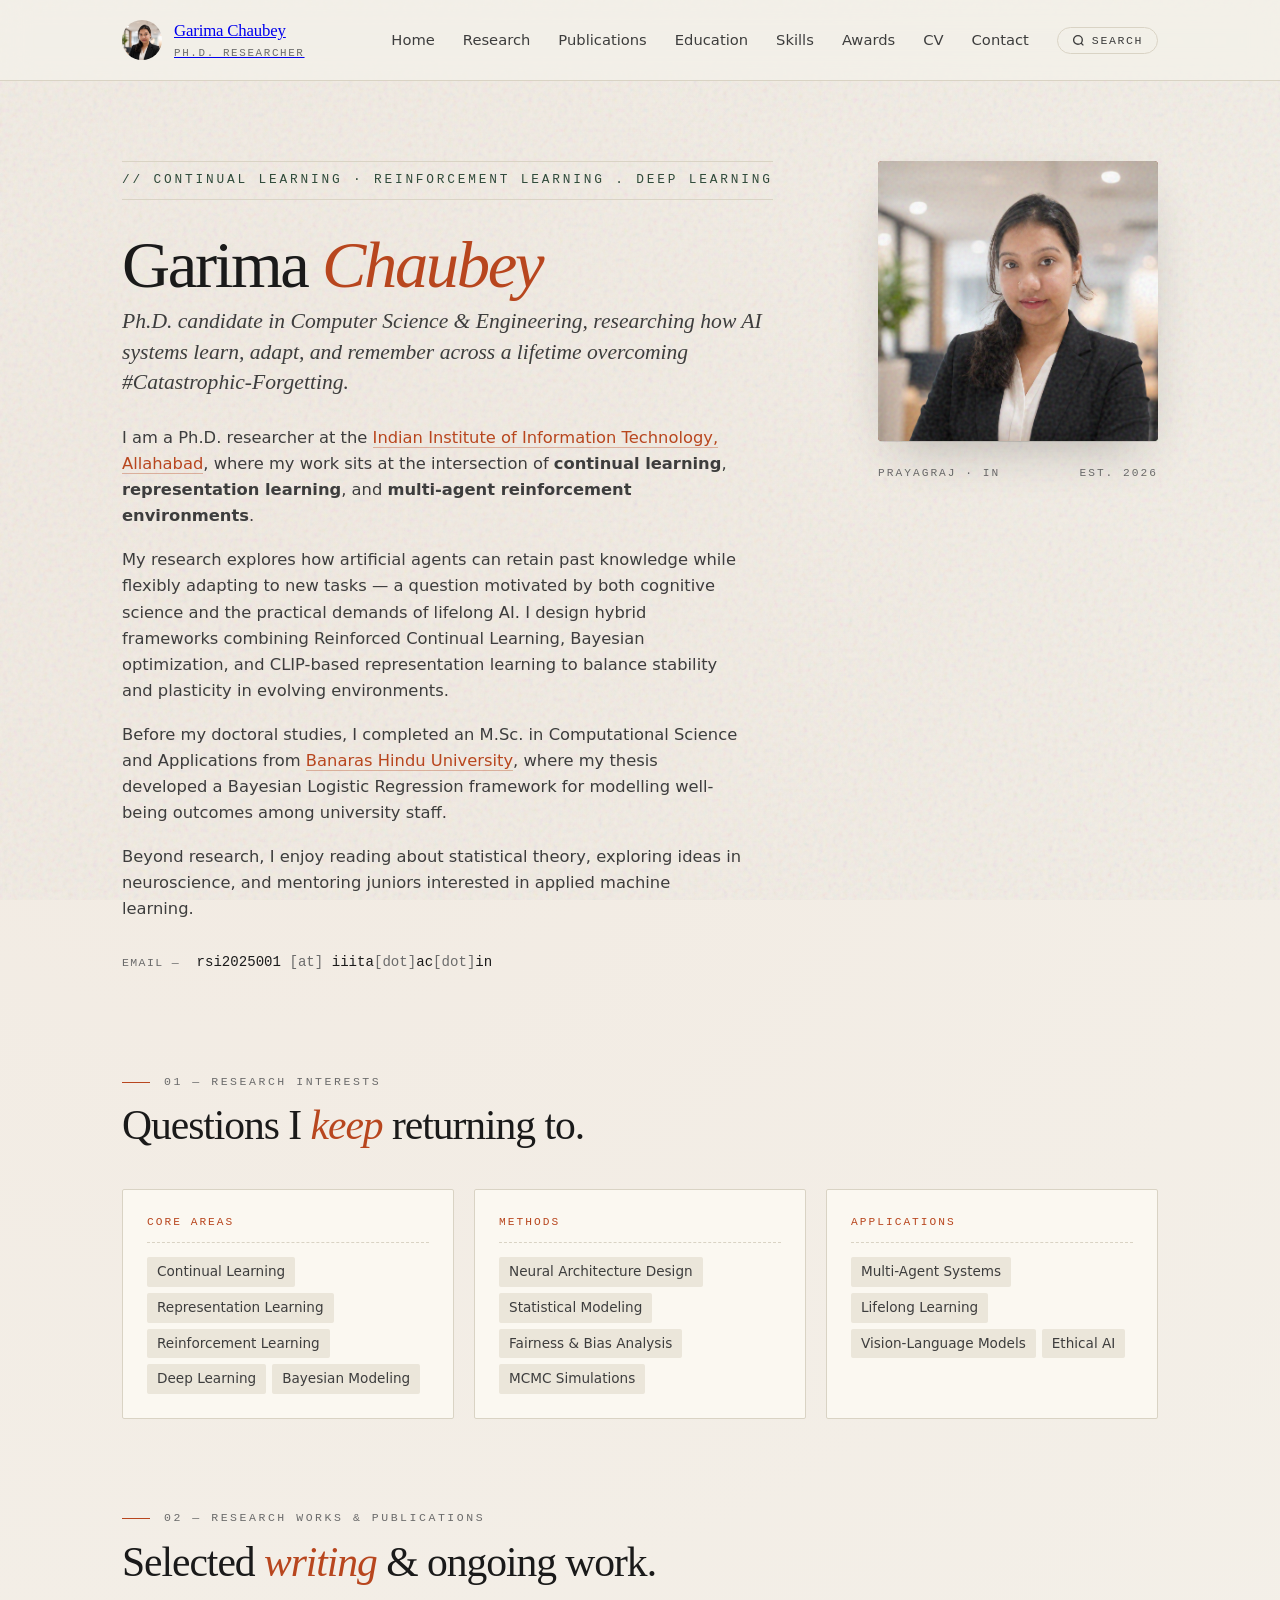
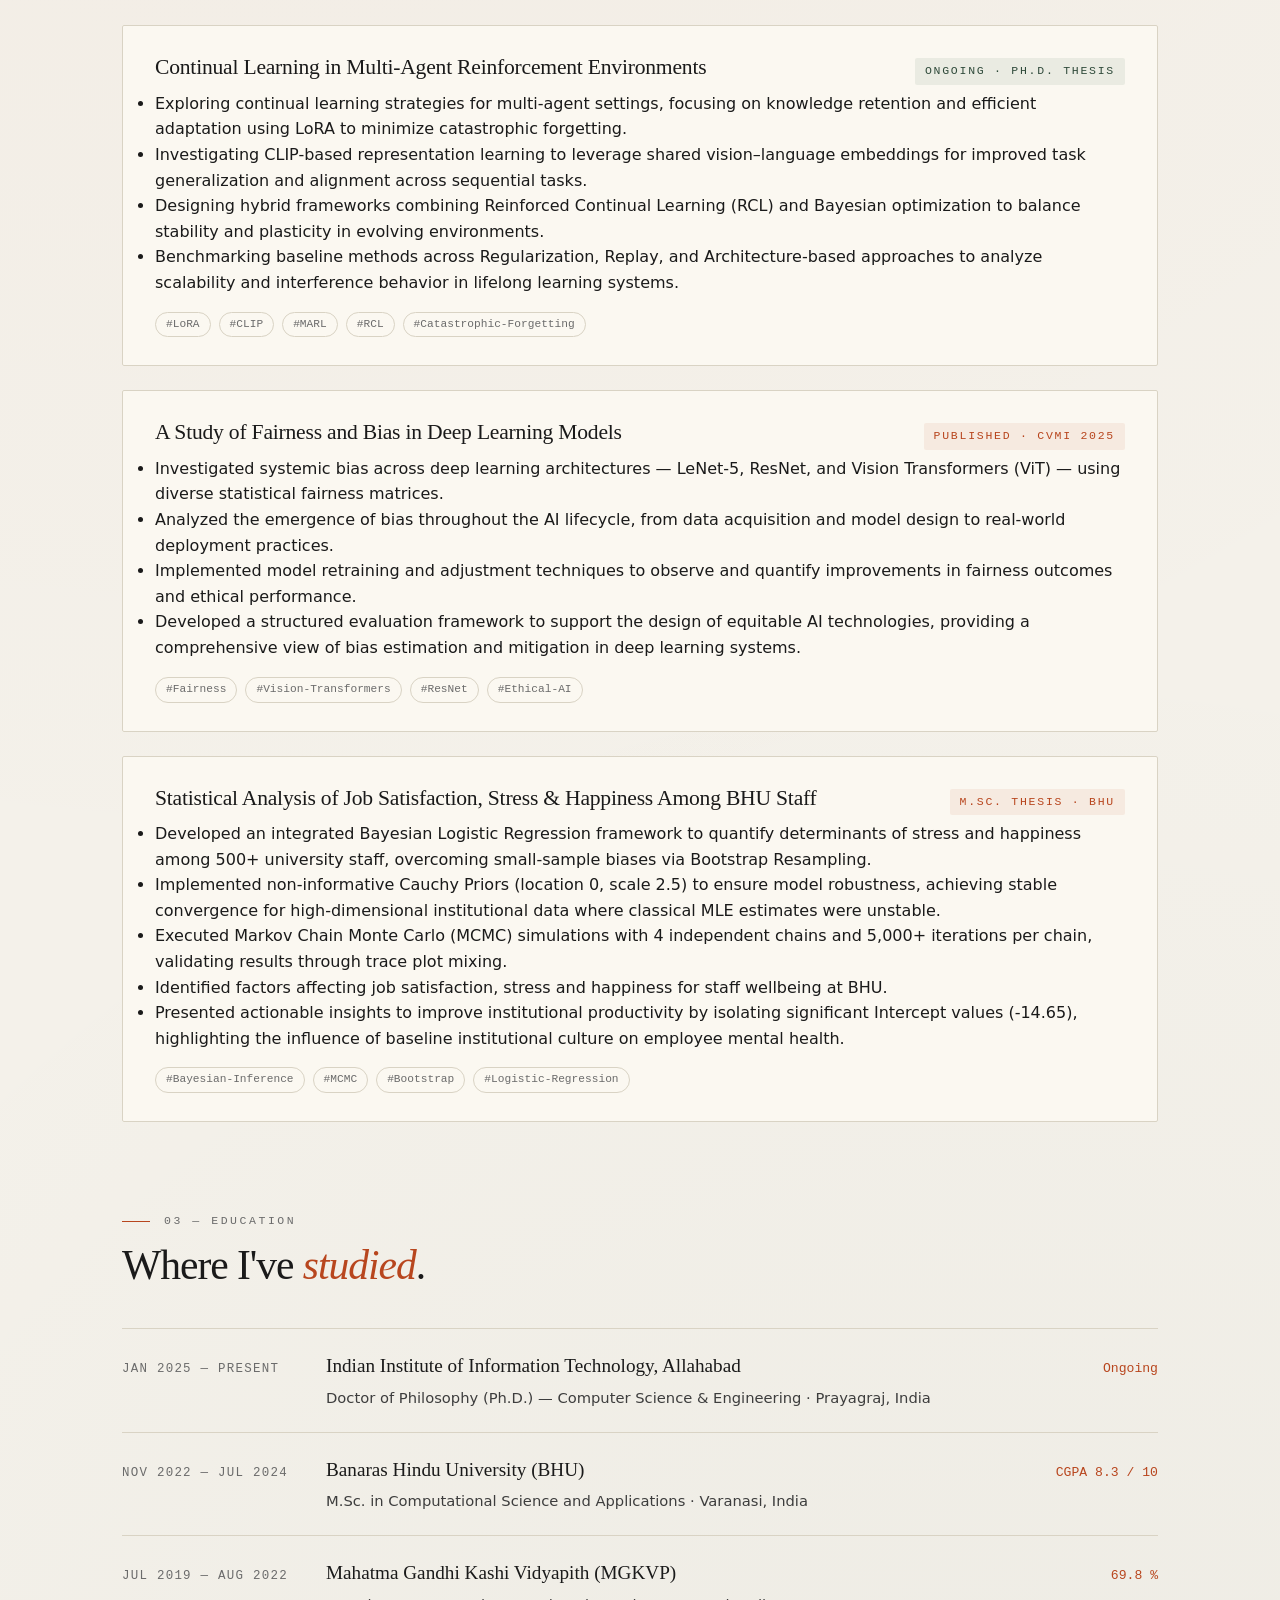
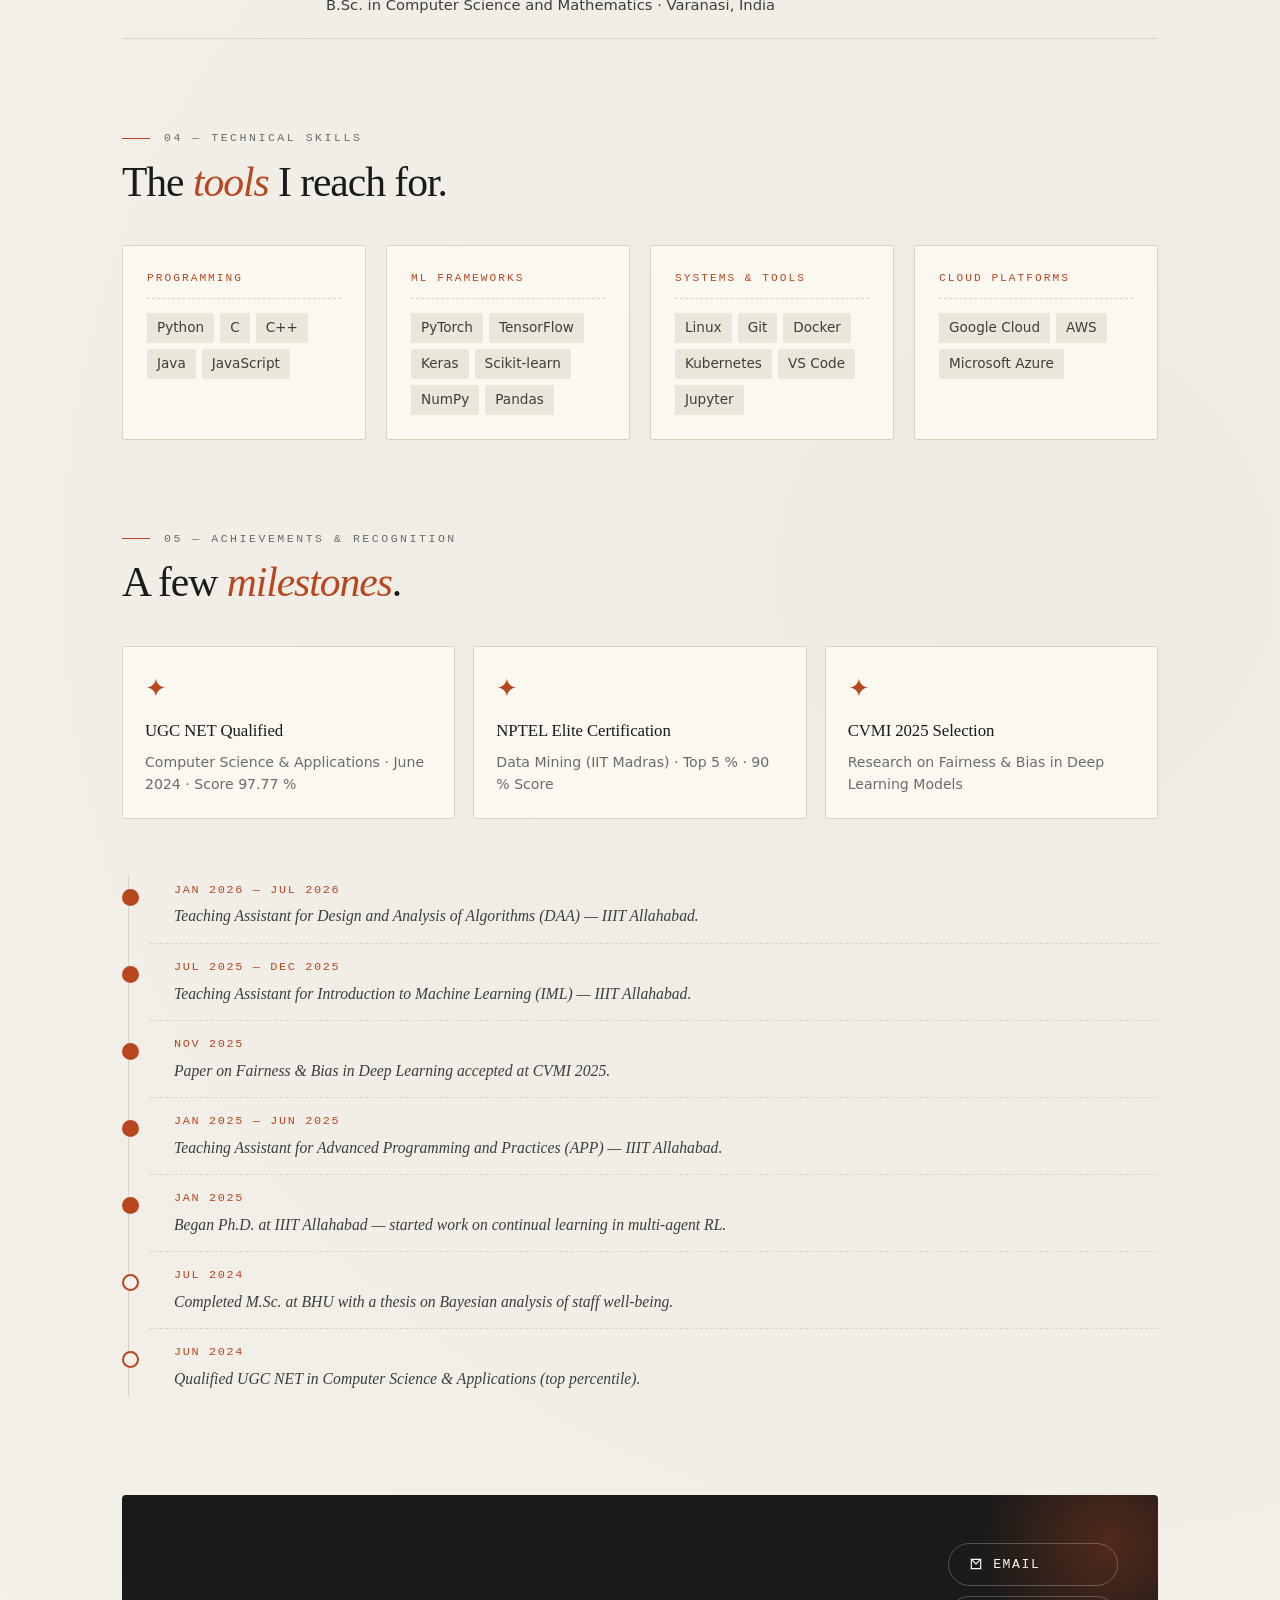
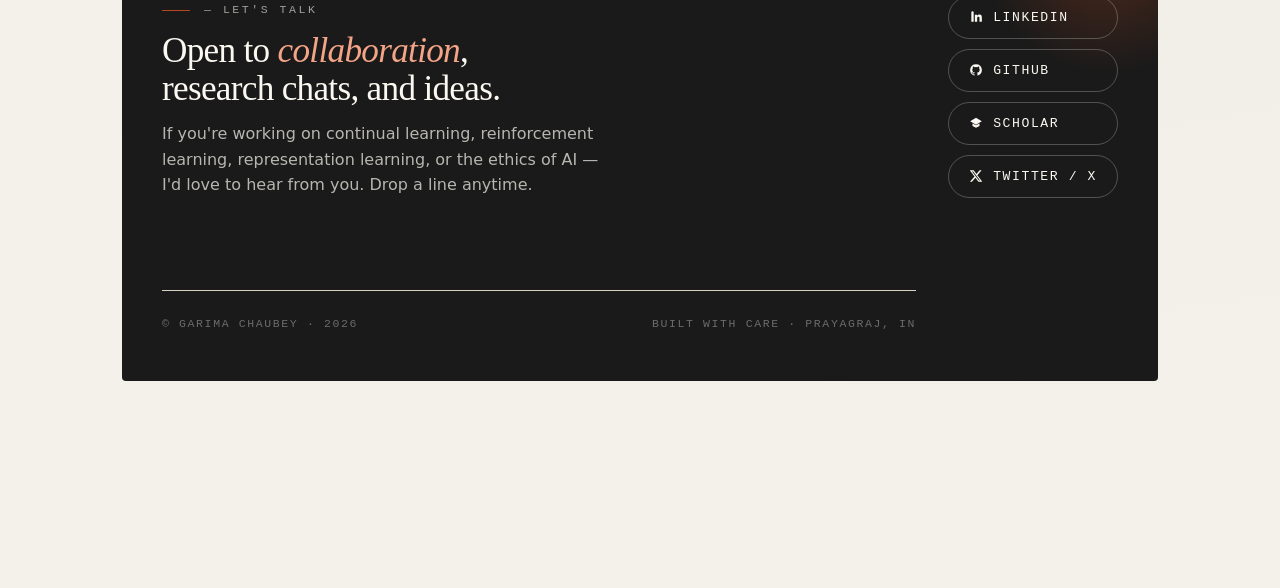
==== index.html @ c02a93f8 "Initial commit: portfolio website" ====
<!DOCTYPE html>
<html lang="en">
<head>
  <meta charset="UTF-8" />
  <meta name="viewport" content="width=device-width, initial-scale=1.0" />
  <title>Garima Chaubey — Continual Learning Researcher</title>
  <meta name="description" content="Ph.D. candidate at IIIT Allahabad researching Continual Learning, Representation Learning, and Multi-Agent Reinforcement Learning." />
  <meta property="og:title" content="Garima Chaubey — Continual Learning Researcher" />
  <meta property="og:description" content="Ph.D. candidate at IIIT Allahabad researching Continual Learning, Representation Learning, and Multi-Agent Reinforcement Learning." />
  <meta property="og:image" content="garima.png" />
  <meta property="og:image:alt" content="Portrait of Garima Chaubey" />
  <meta property="og:type" content="website" />
  <meta name="twitter:card" content="summary_large_image" />
  <meta name="twitter:title" content="Garima Chaubey — Continual Learning Researcher" />
  <meta name="twitter:description" content="Ph.D. candidate at IIIT Allahabad researching Continual Learning, Representation Learning, and Multi-Agent Reinforcement Learning." />
  <meta name="twitter:image" content="garima.png" />
  <link rel="stylesheet" href="styles/site.css" />
</head>
<body id="top">
  <nav>
    <div class="nav-inner">
      <a class="brand" href="#top">
        <img src="garima.png" alt="Garima Chaubey" class="profile-image" />
        <div>
          Garima Chaubey
          <small>Ph.D. Researcher</small>
        </div>
      </a>
      <button class="menu-btn" id="menuBtn" aria-label="Menu">≡</button>
      <ul class="nav-links" id="navLinks">
        <li><a href="#top">Home</a></li>
        <li><a href="#research">Research</a></li>
        <li><a href="#publications">Publications</a></li>
        <li><a href="#education">Education</a></li>
        <li><a href="#skills">Skills</a></li>
        <li><a href="#achievements">Awards</a></li>
        <li><a href="Garima_Resume_updated.pdf" target="_blank">CV</a></li>
        <li><a href="#contact">Contact</a></li>
        <li>
          <button id="searchBtn" aria-label="Search">
            <svg width="13" height="13" viewBox="0 0 24 24" fill="none" stroke="currentColor" stroke-width="2.5"><circle cx="11" cy="11" r="8"/><path d="m21 21-4.35-4.35"/></svg>
            Search
          </button>
        </li>
      </ul>
    </div>
  </nav>

  <div id="searchModal">
    <div class="modal-panel">
      <div class="modal-header">
        <svg width="16" height="16" viewBox="0 0 24 24" fill="none" stroke="var(--muted)" stroke-width="2.5"><circle cx="11" cy="11" r="8"/><path d="m21 21-4.35-4.35"/></svg>
        <input id="searchInput" type="text" placeholder="Search anything — research, skills, education…" class="search-input" />
        <button id="closeSearch">✕</button>
      </div>
      <div id="searchResults"></div>
      <div class="search-hint">Press ESC to close</div>
    </div>
  </div>

  <main id="site-main">
    <!-- HERO -->
    <section class="hero">
      <div>
        <span class="tagline fade-in">// Continual Learning · Reinforcement Learning . Deep Learning</span>
        <h1 class="fade-in d1">Garima <em>Chaubey</em></h1>
        <p class="role fade-in d2">Ph.D. candidate in Computer Science &amp; Engineering, researching how AI systems learn, adapt, and remember across a lifetime overcoming #Catastrophic-Forgetting.</p>

        <div class="bio fade-in d3">
          <p>I am a Ph.D. researcher at the <a href="https://www.iiita.ac.in/" target="_blank" rel="noopener">Indian Institute of Information Technology, Allahabad</a>, where my work sits at the intersection of <strong>continual learning</strong>, <strong>representation learning</strong>, and <strong>multi-agent reinforcement environments</strong>.</p>

          <p>My research explores how artificial agents can retain past knowledge while flexibly adapting to new tasks — a question motivated by both cognitive science and the practical demands of lifelong AI. I design hybrid frameworks combining Reinforced Continual Learning, Bayesian optimization, and CLIP-based representation learning to balance stability and plasticity in evolving environments.</p>

          <p>Before my doctoral studies, I completed an M.Sc. in Computational Science and Applications from <a href="https://www.bhu.ac.in/" target="_blank" rel="noopener">Banaras Hindu University</a>, where my thesis developed a Bayesian Logistic Regression framework for modelling well-being outcomes among university staff.</p>

          <p>Beyond research, I enjoy reading about statistical theory, exploring ideas in neuroscience, and mentoring juniors interested in applied machine learning.</p>

          <div class="email-line">
            <strong>Email —</strong> rsi2025001<span style="color:var(--muted)"> [at] </span>iiita<span style="color:var(--muted)">[dot]</span>ac<span style="color:var(--muted)">[dot]</span>in
          </div>
        </div>
      </div>

      <aside class="portrait fade-in d2">
        <div class="portrait-frame"><img src="garima.png" alt="Garima Chaubey" class="profile-image"></div>
        <div class="portrait-meta">
          <span>Prayagraj · IN</span>
          <span>Est. 2026</span>
        </div>
      </aside>
    </section>

    <!-- RESEARCH -->
    <section class="section" id="research">
      <div class="section-label">01 — Research Interests</div>
      <h2 class="section-title">Questions I <em>keep</em> returning to.</h2>

      <div class="skills-grid">
        <div class="skill-card">
          <div class="skill-heading">Core Areas</div>
          <div class="skill-list">
            <span class="skill-chip">Continual Learning</span>
            <span class="skill-chip">Representation Learning</span>
            <span class="skill-chip">Reinforcement Learning</span>
            <span class="skill-chip">Deep Learning</span>
            <span class="skill-chip">Bayesian Modeling</span>
          </div>
        </div>
        <div class="skill-card">
          <div class="skill-heading">Methods</div>
          <div class="skill-list">
            <span class="skill-chip">Neural Architecture Design</span>
            <span class="skill-chip">Statistical Modeling</span>
            <span class="skill-chip">Fairness &amp; Bias Analysis</span>
            <span class="skill-chip">MCMC Simulations</span>
          </div>
        </div>
        <div class="skill-card">
          <div class="skill-heading">Applications</div>
          <div class="skill-list">
            <span class="skill-chip">Multi-Agent Systems</span>
            <span class="skill-chip">Lifelong Learning</span>
            <span class="skill-chip">Vision-Language Models</span>
            <span class="skill-chip">Ethical AI</span>
          </div>
        </div>
      </div>
    </section>

    <!-- PUBLICATIONS -->
    <section class="section" id="publications">
      <div class="section-label">02 — Research Works &amp; Publications</div>
      <h2 class="section-title">Selected <em>writing</em> &amp; ongoing work.</h2>

      <div class="research-grid">

        <article class="research-item">
          <div class="research-head">
            <h3 class="research-title">Continual Learning in Multi-Agent Reinforcement Environments</h3>
            <span class="research-venue ongoing">Ongoing · Ph.D. Thesis</span>
          </div>
          <ul class="research-bullets">
            <li>Exploring continual learning strategies for multi-agent settings, focusing on knowledge retention and efficient adaptation using LoRA to minimize catastrophic forgetting.</li>
            <li>Investigating CLIP-based representation learning to leverage shared vision–language embeddings for improved task generalization and alignment across sequential tasks.</li>
            <li>Designing hybrid frameworks combining Reinforced Continual Learning (RCL) and Bayesian optimization to balance stability and plasticity in evolving environments.</li>
            <li>Benchmarking baseline methods across Regularization, Replay, and Architecture-based approaches to analyze scalability and interference behavior in lifelong learning systems.</li>
          </ul>
          <div class="research-tags">
            <span class="tag">#LoRA</span>
            <span class="tag">#CLIP</span>
            <span class="tag">#MARL</span>
            <span class="tag">#RCL</span>
            <span class="tag">#Catastrophic-Forgetting</span>
          </div>
        </article>

        <article class="research-item">
          <div class="research-head">
            <h3 class="research-title">A Study of Fairness and Bias in Deep Learning Models</h3>
            <span class="research-venue">Published · CVMI 2025</span>
          </div>
          <ul class="research-bullets">
            <li>Investigated systemic bias across deep learning architectures — LeNet-5, ResNet, and Vision Transformers (ViT) — using diverse statistical fairness matrices.</li>
            <li>Analyzed the emergence of bias throughout the AI lifecycle, from data acquisition and model design to real-world deployment practices.</li>
            <li>Implemented model retraining and adjustment techniques to observe and quantify improvements in fairness outcomes and ethical performance.</li>
            <li>Developed a structured evaluation framework to support the design of equitable AI technologies, providing a comprehensive view of bias estimation and mitigation in deep learning systems.</li>
          </ul>
          <div class="research-tags">
            <span class="tag">#Fairness</span>
            <span class="tag">#Vision-Transformers</span>
            <span class="tag">#ResNet</span>
            <span class="tag">#Ethical-AI</span>
          </div>
        </article>

        <article class="research-item">
          <div class="research-head">
            <h3 class="research-title">Statistical Analysis of Job Satisfaction, Stress &amp; Happiness Among BHU Staff</h3>
            <span class="research-venue">M.Sc. Thesis · BHU</span>
          </div>
          <ul class="research-bullets">
            <li>Developed an integrated Bayesian Logistic Regression framework to quantify determinants of stress and happiness among 500+ university staff, overcoming small-sample biases via Bootstrap Resampling.</li>
            <li>Implemented non-informative Cauchy Priors (location 0, scale 2.5) to ensure model robustness, achieving stable convergence for high-dimensional institutional data where classical MLE estimates were unstable.</li>
            <li>Executed Markov Chain Monte Carlo (MCMC) simulations with 4 independent chains and 5,000+ iterations per chain, validating results through trace plot mixing.</li>
            <li>Identified factors affecting job satisfaction, stress and happiness for staff wellbeing at BHU.</li>
            <li>Presented actionable insights to improve institutional productivity by isolating significant Intercept values (-14.65), highlighting the influence of baseline institutional culture on employee mental health.</li>
          </ul>
          <div class="research-tags">
            <span class="tag">#Bayesian-Inference</span>
            <span class="tag">#MCMC</span>
            <span class="tag">#Bootstrap</span>
            <span class="tag">#Logistic-Regression</span>
          </div>
        </article>

      </div>
    </section>

    <!-- EDUCATION -->
    <section class="section" id="education">
      <div class="section-label">03 — Education</div>
      <h2 class="section-title">Where I've <em>studied</em>.</h2>

      <div class="edu-list">
        <div class="edu-item">
          <div class="edu-date">Jan 2025 — Present</div>
          <div class="edu-body">
            <h3>Indian Institute of Information Technology, Allahabad</h3>
            <p>Doctor of Philosophy (Ph.D.) — Computer Science &amp; Engineering · Prayagraj, India</p>
          </div>
          <div class="edu-score">Ongoing</div>
        </div>

        <div class="edu-item">
          <div class="edu-date">Nov 2022 — Jul 2024</div>
          <div class="edu-body">
            <h3>Banaras Hindu University (BHU)</h3>
            <p>M.Sc. in Computational Science and Applications · Varanasi, India</p>
          </div>
          <div class="edu-score">CGPA 8.3 / 10</div>
        </div>

        <div class="edu-item">
          <div class="edu-date">Jul 2019 — Aug 2022</div>
          <div class="edu-body">
            <h3>Mahatma Gandhi Kashi Vidyapith (MGKVP)</h3>
            <p>B.Sc. in Computer Science and Mathematics · Varanasi, India</p>
          </div>
          <div class="edu-score">69.8 %</div>
        </div>
      </div>
    </section>

    <!-- SKILLS -->
    <section class="section" id="skills">
      <div class="section-label">04 — Technical Skills</div>
      <h2 class="section-title">The <em>tools</em> I reach for.</h2>

      <div class="skills-grid">
        <div class="skill-card">
          <div class="skill-heading">Programming</div>
          <div class="skill-list">
            <span class="skill-chip">Python</span>
            <span class="skill-chip">C</span>
            <span class="skill-chip">C++</span>
            <span class="skill-chip">Java</span>
            <span class="skill-chip">JavaScript</span>
          </div>
        </div>
        <div class="skill-card">
          <div class="skill-heading">ML Frameworks</div>
          <div class="skill-list">
            <span class="skill-chip">PyTorch</span>
            <span class="skill-chip">TensorFlow</span>
            <span class="skill-chip">Keras</span>
            <span class="skill-chip">Scikit-learn</span>
            <span class="skill-chip">NumPy</span>
            <span class="skill-chip">Pandas</span>
          </div>
        </div>
        <div class="skill-card">
          <div class="skill-heading">Systems &amp; Tools</div>
          <div class="skill-list">
            <span class="skill-chip">Linux</span>
            <span class="skill-chip">Git</span>
            <span class="skill-chip">Docker</span>
            <span class="skill-chip">Kubernetes</span>
            <span class="skill-chip">VS Code</span>
            <span class="skill-chip">Jupyter</span>
          </div>
        </div>
        <div class="skill-card">
          <div class="skill-heading">Cloud Platforms</div>
          <div class="skill-list">
            <span class="skill-chip">Google Cloud</span>
            <span class="skill-chip">AWS</span>
            <span class="skill-chip">Microsoft Azure</span>
          </div>
        </div>
      </div>
    </section>

    <!-- ACHIEVEMENTS -->
    <section class="section" id="achievements">
      <div class="section-label">05 — Achievements &amp; Recognition</div>
      <h2 class="section-title">A few <em>milestones</em>.</h2>

      <div class="award-grid">
        <div class="award">
          <span class="award-icon">✦</span>
          <div class="award-title">UGC NET Qualified</div>
          <div class="award-desc">Computer Science &amp; Applications · June 2024 · Score 97.77 %</div>
        </div>
        <div class="award">
          <span class="award-icon">✦</span>
          <div class="award-title">NPTEL Elite Certification</div>
          <div class="award-desc">Data Mining (IIT Madras) · Top 5 % · 90 % Score</div>
        </div>
        <div class="award">
          <span class="award-icon">✦</span>
          <div class="award-title">CVMI 2025 Selection</div>
          <div class="award-desc">Research on Fairness &amp; Bias in Deep Learning Models</div>
        </div>
      </div>

      <div class="timeline" style="margin-top:48px">
        <div class="timeline-item milestone">
          <div class="timeline-date">Jan 2026 — Jul 2026</div>
          <div class="timeline-desc">Teaching Assistant for Design and Analysis of Algorithms (DAA) — IIIT Allahabad.</div>
        </div>
        <div class="timeline-item milestone">
          <div class="timeline-date">Jul 2025 — Dec 2025</div>
          <div class="timeline-desc">Teaching Assistant for Introduction to Machine Learning (IML) — IIIT Allahabad.</div>
        </div>
        <div class="timeline-item milestone">
          <div class="timeline-date">Nov 2025</div>
          <div class="timeline-desc">Paper on Fairness &amp; Bias in Deep Learning accepted at CVMI 2025.</div>
        </div>
        <div class="timeline-item milestone">
          <div class="timeline-date">Jan 2025 — Jun 2025</div>
          <div class="timeline-desc">Teaching Assistant for Advanced Programming and Practices (APP) — IIIT Allahabad.</div>
        </div>
        <div class="timeline-item milestone">
          <div class="timeline-date">Jan 2025</div>
          <div class="timeline-desc">Began Ph.D. at IIIT Allahabad — started work on continual learning in multi-agent RL.</div>
        </div>
        <div class="timeline-item">
          <div class="timeline-date">Jul 2024</div>
          <div class="timeline-desc">Completed M.Sc. at BHU with a thesis on Bayesian analysis of staff well-being.</div>
        </div>
        <div class="timeline-item">
          <div class="timeline-date">Jun 2024</div>
          <div class="timeline-desc">Qualified UGC NET in Computer Science &amp; Applications (top percentile).</div>
        </div>
      </div>
    </section>

    <!-- CONTACT -->
    <section class="section" id="contact">
      <div class="contact-card">
        <div>
          <div class="section-label" style="color:rgba(251,248,241,.6)">— Let's talk</div>
          <h2>Open to <em>collaboration</em>,<br>research chats, and ideas.</h2>
          <p>If you're working on continual learning, reinforcement learning, representation learning, or the ethics of AI — I'd love to hear from you. Drop a line anytime.</p>
        </div>
        <div class="socials">
          <a href="mailto:rsi2025001@iiita.ac.in">
            <svg viewBox="0 0 24 24" fill="none" stroke="currentColor" stroke-width="2"><path d="M4 4h16v16H4z M4 4l8 8 8-8"/></svg>
            Email
          </a>
          <a href="https://www.linkedin.com/in/garima3107" target="_blank" rel="noopener">
            <svg viewBox="0 0 24 24" fill="currentColor"><path d="M4 4h4v16H4zM6 2a2 2 0 110 4 2 2 0 010-4zM10 8h4v2c.6-1.2 2-2.2 4-2.2 3 0 4 2 4 5V20h-4v-6c0-1.5-.5-2.5-2-2.5s-2 1-2 2.5V20h-4V8z"/></svg>
            LinkedIn
          </a>
          <a href="https://github.com/GarimaChaubey" target="_blank" rel="noopener">
            <svg viewBox="0 0 24 24" fill="currentColor"><path d="M12 2a10 10 0 00-3.16 19.49c.5.09.68-.22.68-.48v-1.7c-2.78.6-3.37-1.34-3.37-1.34-.45-1.16-1.1-1.47-1.1-1.47-.9-.62.07-.6.07-.6 1 .07 1.53 1.03 1.53 1.03.9 1.52 2.34 1.08 2.9.83.1-.64.35-1.08.63-1.33-2.22-.25-4.55-1.1-4.55-4.93 0-1.1.4-2 1.03-2.7-.1-.25-.45-1.27.1-2.64 0 0 .83-.27 2.75 1.02a9.56 9.56 0 015 0c1.9-1.3 2.75-1.02 2.75-1.02.55 1.37.2 2.4.1 2.64.64.7 1.03 1.6 1.03 2.7 0 3.84-2.34 4.68-4.57 4.93.36.3.67.9.67 1.85v2.74c0 .27.18.58.68.48A10 10 0 0012 2z"/></svg>
            GitHub
          </a>
          <a href="https://scholar.google.com/citations?user=V1QXFP0AAAAJ&hl=en" target="_blank" rel="noopener">
            <svg viewBox="0 0 24 24" fill="currentColor"><path d="M12 3L2 9l10 6 10-6-10-6zM6 13v4l6 3 6-3v-4l-6 3-6-3z"/></svg>
            Scholar
          </a>
          <a href="https://x.com/Garima68793847" target="_blank" rel="noopener">
            <svg viewBox="0 0 24 24" fill="currentColor"><path d="M18.244 2.25h3.308l-7.227 8.26 8.502 11.24H16.17l-5.214-6.817L4.99 21.75H1.68l7.73-8.835L1.254 2.25H8.08l4.713 6.231zm-1.161 17.52h1.833L7.084 4.126H5.117z"/></svg>
            Twitter / X
          </a>
        </div>

        <footer>
          <span>© Garima Chaubey · 2026</span>
          <span>Built with care · Prayagraj, IN</span>
        </footer>
      </div>
    </section>
  </main>

  <script>
  (function(){
    const index = [
      { title:"About Me", section:"Hero", keywords:"garima chaubey phd researcher iiit allahabad continual learning representation reinforcement ai", href:"#top" },
      { title:"Continual Learning in Multi-Agent Reinforcement Environments", section:"Research", keywords:"continual learning multi agent reinforcement lora clip rcl bayesian catastrophic forgetting marl phd thesis ongoing", href:"#research" },
      { title:"Fairness and Bias in Deep Learning Models", section:"Publications", keywords:"fairness bias deep learning lenet resnet vision transformer cvmi 2025 published ethical ai", href:"#publications" },
      { title:"Statistical Analysis of Job Satisfaction BHU", section:"Publications", keywords:"bayesian logistic regression stress happiness bhu msc thesis", href:"#publications" },
      { title:"Ph.D. — IIIT Allahabad", section:"Education", keywords:"phd computer science engineering iiit allahabad prayagraj 2025", href:"#education" },
      { title:"M.Sc. — Banaras Hindu University", section:"Education", keywords:"msc computational science applications bhu varanasi", href:"#education" },
      { title:"B.Sc. — MGKVP", section:"Education", keywords:"bsc computer science mathematics mgkvp varanasi", href:"#education" },
      { title:"Python, C++, Java, JavaScript", section:"Skills", keywords:"python c cpp java javascript programming languages", href:"#skills" },
      { title:"PyTorch, TensorFlow, Keras, Scikit-learn", section:"Skills", keywords:"pytorch tensorflow keras scikit learn numpy pandas", href:"#skills" },
      { title:"Linux, Git, Docker, Kubernetes", section:"Skills", keywords:"linux git docker kubernetes", href:"#skills" },
      { title:"Google Cloud, AWS, Azure", section:"Skills", keywords:"google cloud gcp aws azure", href:"#skills" },
      { title:"UGC NET Qualified — 97.77%", section:"Achievements", keywords:"ugc net june 2024 computer science 97.77 score qualified", href:"#achievements" },
      { title:"NPTEL Elite — Data Mining", section:"Achievements", keywords:"nptel elite certification data mining top 5 percent 90 score", href:"#achievements" },
      { title:"CVMI 2025 Selected", section:"Achievements", keywords:"cvmi 2025 conference selected fairness bias deep learning", href:"#achievements" },
      { title:"Teaching Assistant — DAA", section:"Achievements", keywords:"teaching assistant design analysis algorithm daa", href:"#achievements" },
      { title:"Teaching Assistant — IML", section:"Achievements", keywords:"teaching assistant introduction machine learning iml", href:"#achievements" },
      { title:"Teaching Assistant — APP", section:"Achievements", keywords:"teaching assistant advanced programming practices app", href:"#achievements" },
      { title:"Contact & Social Links", section:"Contact", keywords:"email linkedin github google scholar twitter contact", href:"#contact" },
    ];

    const modal = document.getElementById('searchModal');
    const input = document.getElementById('searchInput');
    const results = document.getElementById('searchResults');

    function openSearch(){
      modal.style.display='block';
      setTimeout(()=>input.focus(),50);
      renderResults('');
    }
    function closeSearch(){
      modal.style.display='none';
      input.value='';
      results.innerHTML='';
    }

    document.getElementById('searchBtn').addEventListener('click', openSearch);
    document.getElementById('closeSearch').addEventListener('click', closeSearch);
    modal.addEventListener('click', e => { if (e.target === modal) closeSearch(); });
    document.addEventListener('keydown', e => { if (e.key === 'Escape') closeSearch(); });

    function renderResults(query){
      const q = query.toLowerCase().trim();
      const filtered = q === '' ? index : index.filter(item =>
        item.title.toLowerCase().includes(q) ||
        item.keywords.toLowerCase().includes(q) ||
        item.section.toLowerCase().includes(q)
      );
      if(filtered.length === 0){
        results.innerHTML = '<div class="search-empty">No results found for "<strong>'+query+'</strong>"</div>';
        return;
      }
      results.innerHTML = filtered.map(item => `
        <a href="${item.href}" onclick="closeSearch()" class="search-result-link">
          <span class="search-result-title">${highlight(item.title, q)}</span>
          <span class="search-result-section">${item.section}</span>
        </a>
      `).join('');
    }

    function highlight(text, query){
      if(!query) return text;
      const re = new RegExp('('+query.replace(/[.*+?^${}()|[\\]\\]/g,'\\$&')+')', 'gi');
      return text.replace(re, '<mark class="search-highlight">$1</mark>');
    }

    input.addEventListener('input', e => renderResults(e.target.value));
    window.closeSearch = closeSearch;

    const menuBtn = document.getElementById('menuBtn');
    const navLinks = document.getElementById('navLinks');
    menuBtn?.addEventListener('click', () => navLinks.classList.toggle('open'));
    document.querySelectorAll('.nav-links a').forEach(a => a.addEventListener('click', (e) => {
      navLinks.classList.remove('open');
      const href = a.getAttribute('href');
      if(href && href.startsWith('#')) {
        e.preventDefault();
        const target = document.querySelector(href);
        if(target) target.scrollIntoView({ behavior: 'smooth' });
      }
    }));
  })();
  </script>

  </body>
</html>
---- styles/site.css ----
:root{
    --bg:#f4f1ea;
    --bg-2:#ebe6da;
    --ink:#1a1a1a;
    --ink-soft:#3d3d3d;
    --muted:#6b6b6b;
    --accent:#b8461e;
    --accent-2:#2f4a3a;
    --rule:#d9d3c4;
    --paper:#fbf8f1;
  }
  *{box-sizing:border-box;margin:0;padding:0}
  html{scroll-behavior:smooth}
  body{
    font-family:'Inter Tight', system-ui, sans-serif;
    background:var(--bg);
    color:var(--ink);
    line-height:1.6;
    font-size:16px;
    -webkit-font-smoothing:antialiased;
    background-image:
      radial-gradient(circle at 20% 10%, rgba(184,70,30,0.04) 0%, transparent 40%),
      radial-gradient(circle at 80% 70%, rgba(47,74,58,0.04) 0%, transparent 40%);
  }
  /* Grain overlay */
  body::before{
    content:"";
    position:fixed;inset:0;
    pointer-events:none;
    opacity:.35;
    z-index:1;
    background-image:url("data:image/svg+xml,%3Csvg viewBox='0 0 200 200' xmlns='http://www.w3.org/2000/svg'%3E%3Cfilter id='n'%3E%3CfeTurbulence type='fractalNoise' baseFrequency='0.9' numOctaves='3' /%3E%3C/filter%3E%3Crect width='100%25' height='100%25' filter='url(%23n)' opacity='0.4'/%3E%3C/svg%3E");
  }

  /* NAV */
  nav{
    position:sticky;top:0;z-index:50;
    backdrop-filter:blur(14px);
    background:rgba(244,241,234,0.78);
    border-bottom:1px solid var(--rule);
  }
  .nav-inner{
    max-width:1100px;margin:0 auto;
    padding:18px 32px;
    display:flex;align-items:center;justify-content:space-between;
  }
  .brand{
    display:flex;align-items:center;gap:12px;
    font-family:'Fraunces',serif;
    font-weight:500;
    font-size:1.05rem;
    letter-spacing:-.01em;
  }
  .brand .profile-image{
    width:40px;
    height:40px;
    border-radius:50%;
    object-fit:cover;
  }
  .brand-avatar{
    width:38px;height:38px;border-radius:50%;
    background:linear-gradient(135deg, var(--accent) 0%, var(--accent-2) 100%);
    display:grid;place-items:center;
    color:var(--paper);
    font-weight:600;font-size:.88rem;
    font-family:'Inter Tight',sans-serif;
    letter-spacing:.02em;
  }
  .brand small{
    display:block;
    font-family:'JetBrains Mono',monospace;
    font-size:.68rem;
    color:var(--muted);
    text-transform:uppercase;letter-spacing:.15em;
    font-weight:400;
  }
  .nav-links{display:flex;gap:28px;align-items:center;list-style:none}
  .nav-links a{
    color:var(--ink-soft);text-decoration:none;
    font-size:.92rem;font-weight:500;
    position:relative;
    transition:color .2s;
  }
  .nav-links a::after{
    content:"";position:absolute;left:0;bottom:-4px;
    width:0;height:1px;background:var(--accent);
    transition:width .3s ease;
  }
  .nav-links a:hover{color:var(--accent)}
  .nav-links a:hover::after{width:100%}
  .menu-btn{display:none;background:none;border:none;cursor:pointer;font-size:1.4rem;color:var(--ink)}

  /* LAYOUT */
  main{
    max-width:1100px;margin:0 auto;
    padding:80px 32px 120px;
    position:relative;z-index:2;
  }

  /* HERO */
  .hero{
    display:grid;
    grid-template-columns:1fr 280px;
    gap:64px;
    align-items:start;
    margin-bottom:100px;
  }
  .hero h1{
    font-family:'Fraunces',serif;
    font-size:clamp(2.6rem, 5.2vw, 4.2rem);
    font-weight:400;
    line-height:1;
    letter-spacing:-.035em;
    margin-bottom:8px;
  }
  .hero h1 em{
    font-style:italic;
    color:var(--accent);
    font-weight:300;
  }
  .tagline{
    font-family:'JetBrains Mono',monospace;
    font-size:.8rem;
    text-transform:uppercase;
    letter-spacing:.22em;
    color:var(--accent-2);
    margin-bottom:32px;
    display:inline-block;
    border-top:1px solid var(--rule);
    border-bottom:1px solid var(--rule);
    padding:8px 0;
  }
  .role{
    font-family:'Fraunces',serif;
    font-style:italic;
    font-size:1.35rem;
    font-weight:300;
    color:var(--ink-soft);
    margin-bottom:28px;
    line-height:1.4;
  }
  .bio p{
    font-size:1.02rem;
    color:var(--ink-soft);
    margin-bottom:18px;
    max-width:60ch;
  }
  .bio a{
    color:var(--accent);
    text-decoration:none;
    border-bottom:1px solid rgba(184,70,30,.35);
    transition:border-color .2s;
  }
  .bio a:hover{border-bottom-color:var(--accent)}
  .email-line{
    margin-top:28px;
    font-family:'JetBrains Mono',monospace;
    font-size:.88rem;
    color:var(--ink);
  }
  .email-line strong{
    color:var(--muted);font-weight:400;margin-right:8px;
    text-transform:uppercase;letter-spacing:.12em;font-size:.72rem;
  }

  /* Portrait card */
  .portrait{
    position:sticky;top:100px;
  }
  .portrait-frame{
    background:linear-gradient(135deg, var(--accent) 0%, #8a3316 50%, var(--accent-2) 100%);
    border-radius:4px;
    position:relative;
    overflow:hidden;
    box-shadow:
      0 1px 0 rgba(0,0,0,.1),
      0 20px 50px -20px rgba(26,26,26,.3);
    display:inline-block;
    width:100%;
  }
  .portrait-frame img{
    width:100%;
    height:auto;
    display:block;
    object-fit:cover;
  }
  .portrait-frame::before{
    content:"";
    position:absolute;inset:0;
    background:
      radial-gradient(circle at 30% 30%, rgba(255,255,255,.18) 0%, transparent 40%),
      url("data:image/svg+xml,%3Csvg viewBox='0 0 100 100' xmlns='http://www.w3.org/2000/svg'%3E%3Cfilter id='n'%3E%3CfeTurbulence type='fractalNoise' baseFrequency='0.8' /%3E%3C/filter%3E%3Crect width='100%25' height='100%25' filter='url(%23n)' opacity='0.18'/%3E%3C/svg%3E");
  }
  .portrait-initials{
    position:absolute;inset:0;
    display:grid;place-items:center;
    font-family:'Fraunces',serif;
    font-size:5rem;
    color:var(--paper);
    font-weight:300;
    letter-spacing:-.05em;
    z-index:2;
  }
  .portrait-meta{
    margin-top:16px;
    font-family:'JetBrains Mono',monospace;
    font-size:.7rem;
    text-transform:uppercase;
    letter-spacing:.18em;
    color:var(--muted);
    display:flex;justify-content:space-between;
  }

  /* SECTION HEADERS */
  .section{
    margin-bottom:90px;
    scroll-margin-top:90px;
  }
  .section-label{
    font-family:'JetBrains Mono',monospace;
    font-size:.72rem;
    text-transform:uppercase;
    letter-spacing:.22em;
    color:var(--muted);
    margin-bottom:12px;
    display:flex;align-items:center;gap:14px;
  }
  .section-label::before{
    content:"";width:28px;height:1px;background:var(--accent);
  }
  .section-title{
    font-family:'Fraunces',serif;
    font-size:clamp(1.8rem, 3.4vw, 2.6rem);
    font-weight:400;
    letter-spacing:-.025em;
    margin-bottom:40px;
    line-height:1.1;
  }
  .section-title em{font-style:italic;color:var(--accent)}

  /* RESEARCH CARDS */
  .research-grid{display:grid;gap:24px}
  .research-item{
    padding:28px 32px;
    background:var(--paper);
    border:1px solid var(--rule);
    border-radius:2px;
    position:relative;
    transition:transform .3s ease, box-shadow .3s ease;
    overflow:hidden;
  }
  .research-item:hover{
    transform:translateY(-2px);
    box-shadow:0 20px 40px -25px rgba(26,26,26,.2);
  }
  .research-item::before{
    content:"";
    position:absolute;top:0;left:0;width:3px;height:100%;
    background:var(--accent);
    transform:scaleY(0);transform-origin:top;
    transition:transform .4s ease;
  }
  .research-item:hover::before{transform:scaleY(1)}
  .research-head{
    display:flex;justify-content:space-between;
    align-items:baseline;gap:20px;
    margin-bottom:6px;flex-wrap:wrap;
  }
  .research-title{
    font-family:'Fraunces',serif;
    font-size:1.35rem;
    font-weight:500;
    letter-spacing:-.01em;
    line-height:1.25;
  }
  .research-venue{
    font-family:'JetBrains Mono',monospace;
    font-size:.72rem;
    text-transform:uppercase;letter-spacing:.15em;
    color:var(--accent);
    white-space:nowrap;
    padding:4px 10px;
    background:rgba(184,70,30,.08);
    border-radius:2px;
  }
  .research-venue.ongoing{
    color:var(--accent-2);
    background:rgba(47,74,58,.08);
  }
  .research-summary{
    color:var(--ink-soft);
    font-size:.97rem;
    margin-top:14px;
  }
  .research-tags{
    display:flex;flex-wrap:wrap;gap:8px;
    margin-top:16px;
  }
  .tag{
    font-family:'JetBrains Mono',monospace;
    font-size:.7rem;
    color:var(--muted);
    padding:3px 10px;
    border:1px solid var(--rule);
    border-radius:99px;
  }

  /* HIGHLIGHTS TIMELINE */
  .timeline{
    position:relative;
    padding-left:28px;
  }
  .timeline::before{
    content:"";
    position:absolute;left:6px;top:8px;bottom:8px;
    width:1px;background:var(--rule);
  }
  .timeline-item{
    position:relative;
    padding:14px 0 14px 24px;
    border-bottom:1px dashed var(--rule);
  }
  .timeline-item:last-child{border-bottom:none}
  .timeline-item::before{
    content:"";
    position:absolute;left:-28px;top:22px;
    width:13px;height:13px;
    border-radius:50%;
    background:var(--bg);
    border:2px solid var(--accent);
  }
  .timeline-item.milestone::before{
    background:var(--accent);
  }
  .timeline-date{
    font-family:'JetBrains Mono',monospace;
    font-size:.74rem;
    text-transform:uppercase;letter-spacing:.14em;
    color:var(--accent);
    margin-bottom:4px;
    font-weight:500;
  }
  .timeline-desc{
    font-size:.98rem;
    color:var(--ink-soft);
    font-style:italic;
    font-family:'Fraunces',serif;
    font-weight:400;
  }

  /* SKILLS */
  .skills-grid{
    display:grid;
    grid-template-columns:repeat(auto-fit, minmax(240px, 1fr));
    gap:20px;
  }
  .skill-card{
    padding:24px;
    background:var(--paper);
    border:1px solid var(--rule);
    border-radius:2px;
  }
  .skill-heading{
    font-family:'JetBrains Mono',monospace;
    font-size:.7rem;
    text-transform:uppercase;letter-spacing:.18em;
    color:var(--accent);
    margin-bottom:14px;
    padding-bottom:10px;
    border-bottom:1px dashed var(--rule);
  }
  .skill-list{
    display:flex;flex-wrap:wrap;gap:6px;
  }
  .skill-chip{
    font-size:.85rem;
    color:var(--ink-soft);
    padding:4px 10px;
    background:var(--bg-2);
    border-radius:2px;
    transition:background .2s;
  }
  .skill-chip:hover{
    background:var(--accent);color:var(--paper);
  }

  /* EDUCATION */
  .edu-list{display:grid;gap:0}
  .edu-item{
    display:grid;
    grid-template-columns:180px 1fr auto;
    gap:24px;
    padding:22px 0;
    border-top:1px solid var(--rule);
    align-items:baseline;
  }
  .edu-item:last-child{border-bottom:1px solid var(--rule)}
  .edu-date{
    font-family:'JetBrains Mono',monospace;
    font-size:.78rem;
    color:var(--muted);
    text-transform:uppercase;letter-spacing:.1em;
  }
  .edu-body h3{
    font-family:'Fraunces',serif;
    font-size:1.2rem;
    font-weight:500;
    margin-bottom:4px;
  }
  .edu-body p{
    font-size:.92rem;color:var(--ink-soft);
  }
  .edu-score{
    font-family:'JetBrains Mono',monospace;
    font-size:.82rem;
    color:var(--accent);
    font-weight:500;
  }

  /* ACHIEVEMENTS */
  .award-grid{
    display:grid;
    grid-template-columns:repeat(auto-fit, minmax(260px, 1fr));
    gap:18px;
  }
  .award{
    padding:22px;
    border:1px solid var(--rule);
    border-radius:2px;
    background:var(--paper);
    position:relative;
    transition:all .3s ease;
  }
  .award:hover{
    border-color:var(--accent);
    transform:translateY(-2px);
  }
  .award-icon{
    font-family:'Fraunces',serif;
    font-size:1.6rem;
    color:var(--accent);
    margin-bottom:8px;
    display:block;
  }
  .award-title{
    font-family:'Fraunces',serif;
    font-size:1.05rem;
    font-weight:500;
    margin-bottom:6px;
    letter-spacing:-.005em;
  }
  .award-desc{
    font-size:.88rem;
    color:var(--muted);
  }

  /* CONTACT / FOOTER */
  .contact-card{
    background:var(--ink);
    color:var(--paper);
    padding:48px 40px;
    border-radius:4px;
    display:grid;
    grid-template-columns:1fr auto;
    gap:32px;
    align-items:end;
    position:relative;
    overflow:hidden;
  }
  .contact-card::before{
    content:"";
    position:absolute;right:-80px;top:-80px;
    width:260px;height:260px;
    background:radial-gradient(circle, rgba(184,70,30,.35) 0%, transparent 70%);
    border-radius:50%;
  }
  .contact-card h2{
    font-family:'Fraunces',serif;
    font-size:2.2rem;
    font-weight:300;
    line-height:1.1;
    letter-spacing:-.02em;
    margin-bottom:12px;
    position:relative;z-index:1;
  }
  .contact-card h2 em{color:#f4a487;font-style:italic}
  .contact-card p{
    color:rgba(251,248,241,.7);
    max-width:44ch;
    position:relative;z-index:1;
  }
  .socials{
    display:flex;flex-direction:column;gap:10px;
    position:relative;z-index:1;
  }
  .socials a{
    color:var(--paper);
    text-decoration:none;
    font-family:'JetBrains Mono',monospace;
    font-size:.82rem;
    text-transform:uppercase;letter-spacing:.12em;
    padding:10px 20px;
    border:1px solid rgba(251,248,241,.25);
    border-radius:99px;
    transition:all .25s ease;
    display:flex;align-items:center;gap:10px;
    white-space:nowrap;
  }
  .socials a:hover{
    background:var(--paper);color:var(--ink);
    border-color:var(--paper);
    transform:translateX(-2px);
  }
  .socials a svg{width:14px;height:14px}

  footer{
    margin-top:60px;
    padding-top:24px;
    border-top:1px solid var(--rule);
    display:flex;justify-content:space-between;
    font-family:'JetBrains Mono',monospace;
    font-size:.72rem;
    color:var(--muted);
    text-transform:uppercase;letter-spacing:.14em;
  }

  /* ANIMATIONS */
  @keyframes fadeUp{
    from{opacity:0;transform:translateY(20px)}
    to{opacity:1;transform:translateY(0)}
  }
  .fade-in{
    opacity:0;
    animation:fadeUp .8s ease forwards;
  }
  .fade-in.d1{animation-delay:.1s}
  .fade-in.d2{animation-delay:.25s}
  .fade-in.d3{animation-delay:.4s}
  .fade-in.d4{animation-delay:.55s}

  /* RESPONSIVE */
  @media (max-width: 860px){
    .nav-links{display:none}
    .nav-links.open{
      display:flex;
      flex-direction:column;
      position:absolute;
      top:100%;left:0;right:0;
      background:var(--bg);
      padding:20px 32px;
      border-bottom:1px solid var(--rule);
      gap:18px;
    }
    .menu-btn{display:block}
    main{padding:50px 24px 80px}
    .hero{grid-template-columns:1fr;gap:40px}
    .portrait{position:static;max-width:280px}
    .edu-item{grid-template-columns:1fr;gap:6px}
    .contact-card{grid-template-columns:1fr;padding:36px 28px}
    .research-head{flex-direction:column;gap:8px}
    .section{margin-bottom:70px}
  }

#searchBtn{
  background:none;
  border:1px solid var(--rule);
  cursor:pointer;
  color:var(--ink-soft);
  padding:6px 14px;
  border-radius:99px;
  font-family:'JetBrains Mono',monospace;
  font-size:.72rem;
  text-transform:uppercase;
  letter-spacing:.14em;
  display:flex;
  align-items:center;
  gap:7px;
  transition:all .2s;
}
#searchBtn:hover{
  border-color:var(--accent);
  color:var(--accent);
}
#searchModal{
  display:none;
  position:fixed;
  inset:0;
  z-index:200;
  background:rgba(26,26,26,.6);
  backdrop-filter:blur(6px);
  padding:80px 20px 20px;
}
#searchModal .modal-panel{
  max-width:640px;
  margin:0 auto;
  background:var(--paper);
  border:1px solid var(--rule);
  border-radius:4px;
  overflow:hidden;
  box-shadow:0 30px 80px -20px rgba(26,26,26,.4);
}
#searchModal .modal-header{
  display:flex;
  align-items:center;
  gap:12px;
  padding:18px 20px;
  border-bottom:1px solid var(--rule);
}
.search-input{
  flex:1;
  border:none;
  outline:none;
  background:transparent;
  font-family:'Inter Tight',sans-serif;
  font-size:1rem;
  color:var(--ink);
}
#closeSearch{
  background:none;
  border:none;
  cursor:pointer;
  color:var(--muted);
  font-size:1.2rem;
  line-height:1;
}
#searchResults{
  max-height:420px;
  overflow-y:auto;
  padding:8px 0;
}
.search-hint{
  padding:10px 20px;
  border-top:1px solid var(--rule);
  font-family:'JetBrains Mono',monospace;
  font-size:.68rem;
  color:var(--muted);
  text-transform:uppercase;
  letter-spacing:.12em;
}
.search-empty{
  padding:28px 20px;
  text-align:center;
  color:var(--muted);
  font-family:'Inter Tight',sans-serif;
  font-size:.95rem;
}
.search-result-link{
  display:flex;
  align-items:baseline;
  justify-content:space-between;
  gap:16px;
  padding:12px 20px;
  text-decoration:none;
  color:var(--ink);
  transition:background .15s;
  border-left:2px solid transparent;
}
.search-result-link:hover{
  background:var(--bg);
  border-left-color:var(--accent);
}
.search-result-title{
  font-family:'Inter Tight',sans-serif;
  font-size:.95rem;
  font-weight:500;
}
.search-result-section{
  font-family:'JetBrains Mono',monospace;
  font-size:.68rem;
  text-transform:uppercase;
  letter-spacing:.12em;
  color:var(--accent);
  white-space:nowrap;
}
.search-highlight{
  background:rgba(184,70,30,.15);
  color:var(--accent);
  border-radius:2px;
  padding:0 2px;
}
.muted{
  color:var(--muted);
}
.timeline{
  margin-top:48px;
}
.contact-card .section-label{
  color:rgba(251,248,241,.6);
}
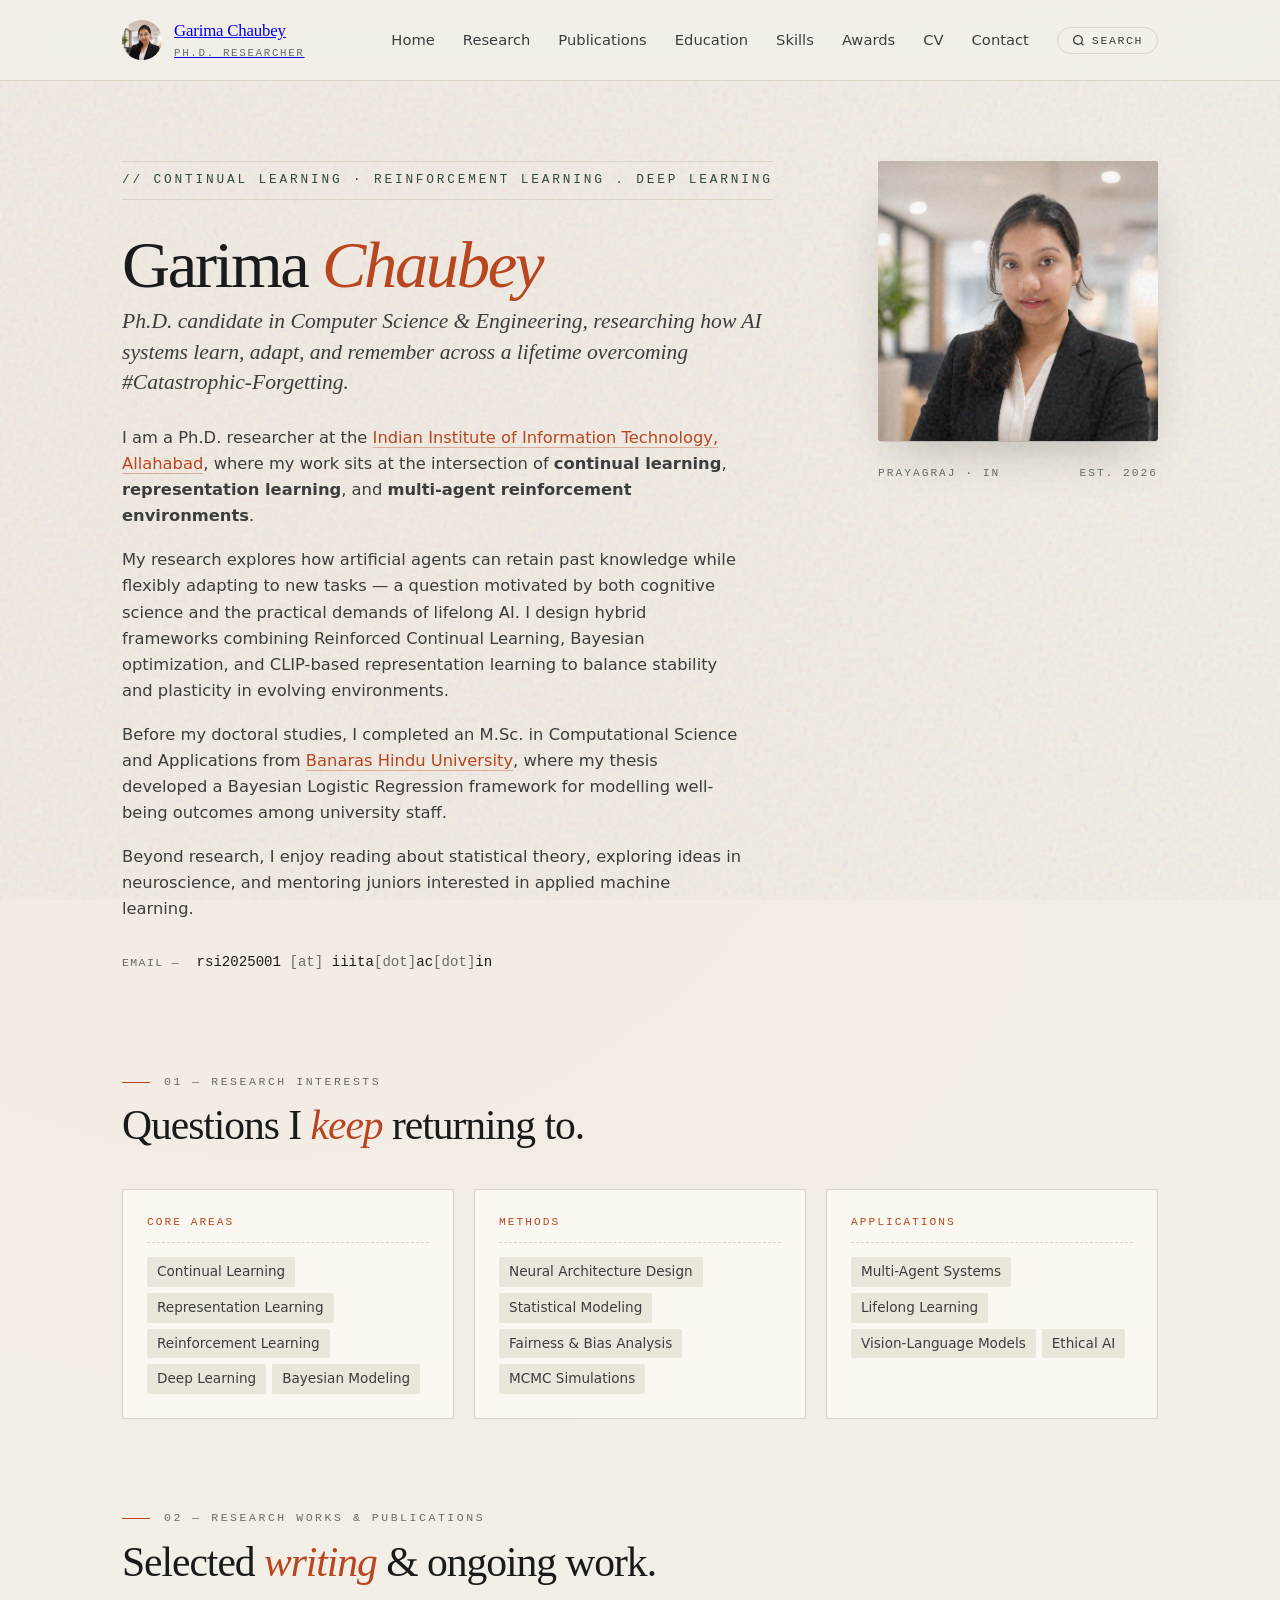
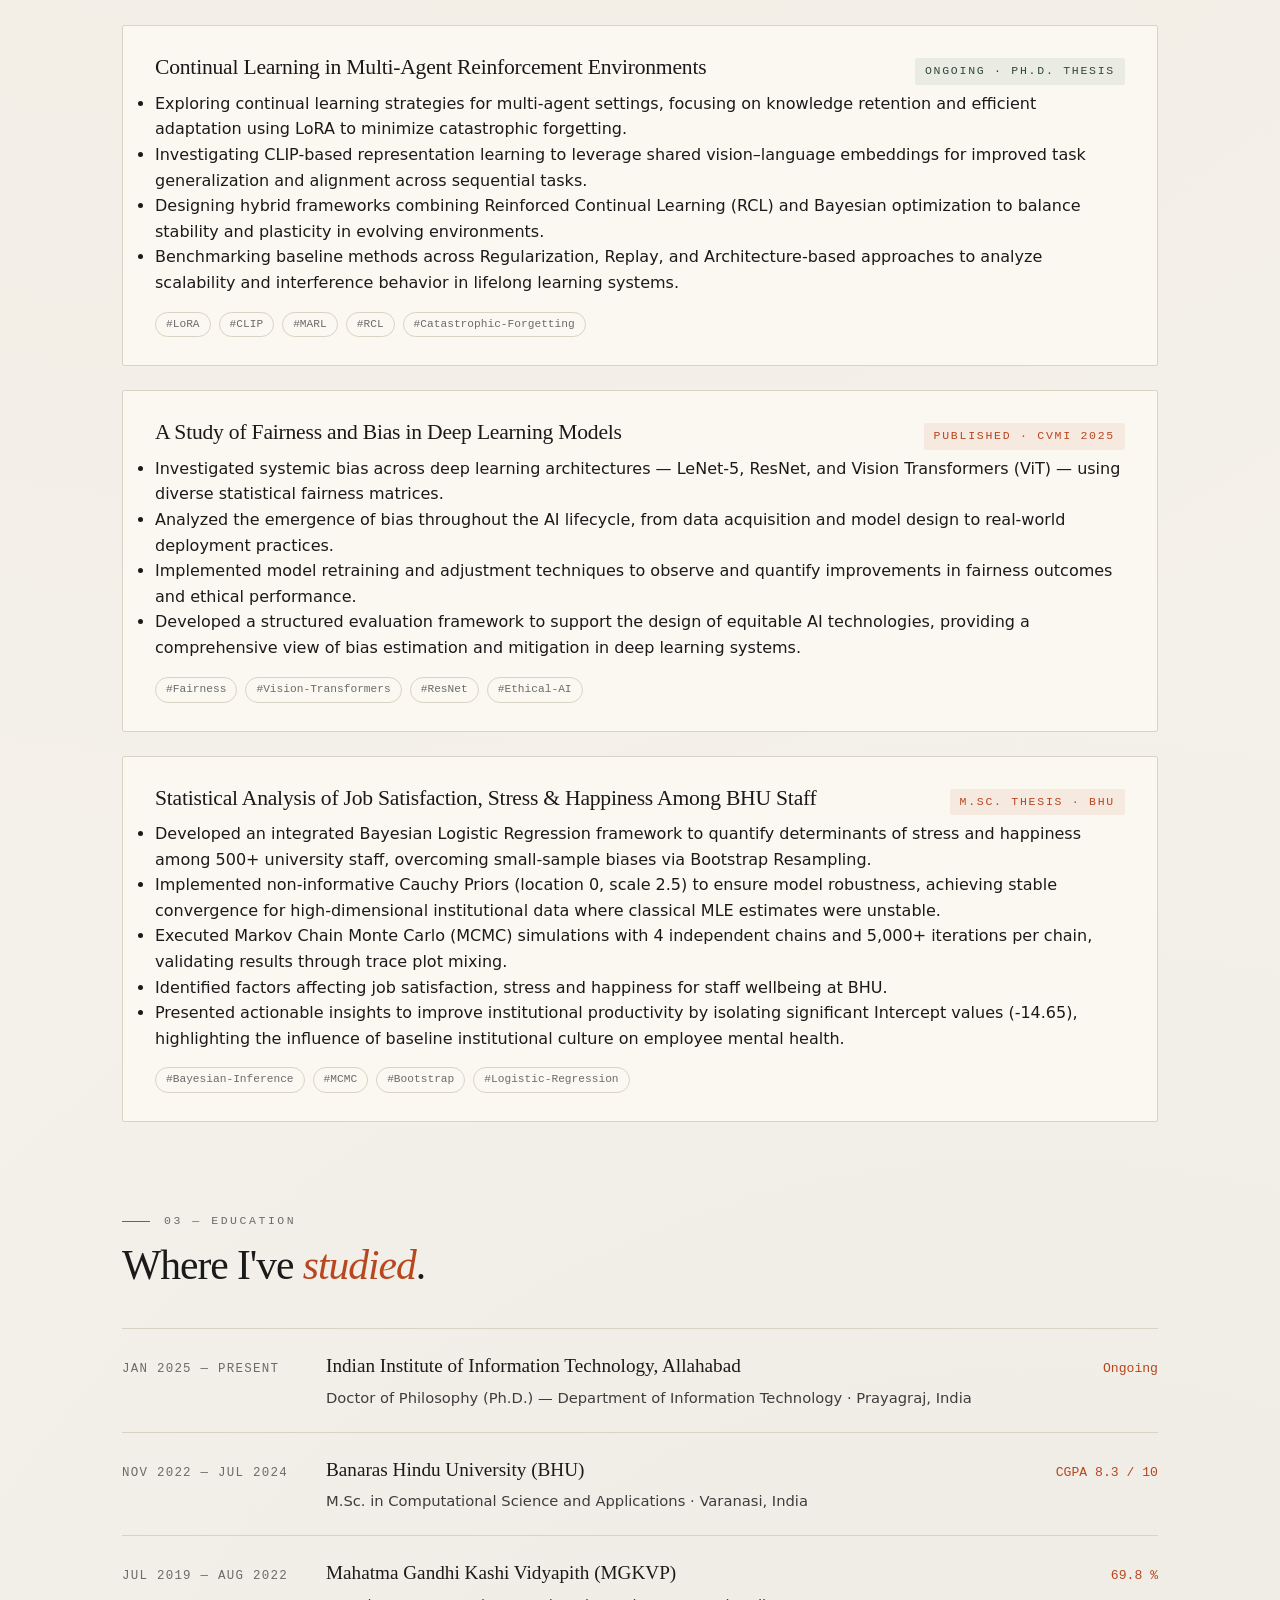
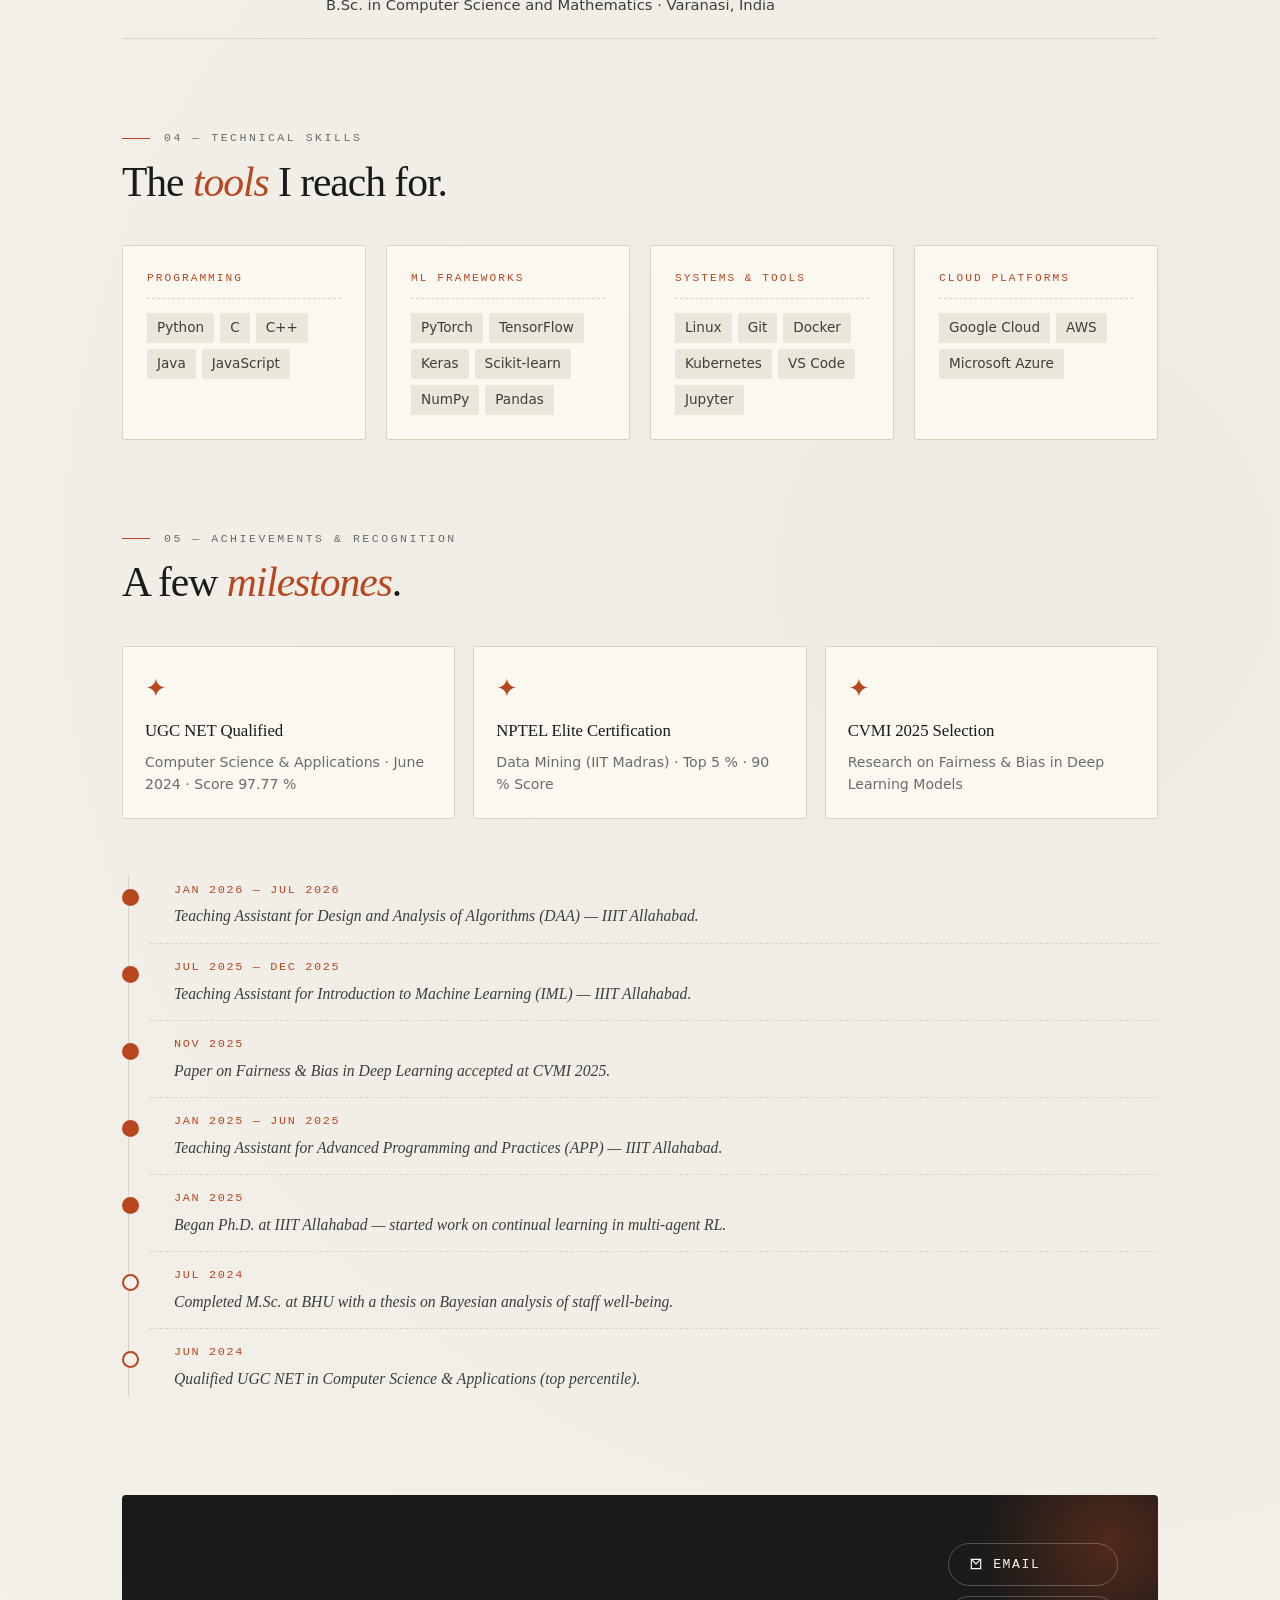
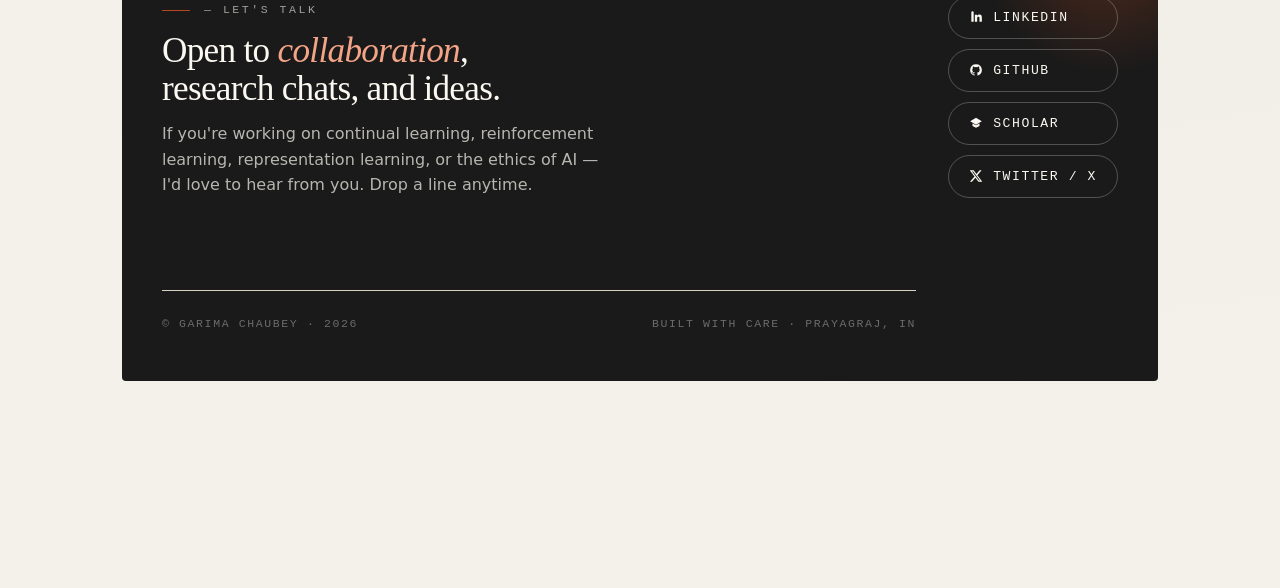
==== commit 509cf418: "Update index.html" ====
--- a/index.html
+++ b/index.html
@@ -206,7 +206,7 @@
           <div class="edu-date">Jan 2025 — Present</div>
           <div class="edu-body">
             <h3>Indian Institute of Information Technology, Allahabad</h3>
-            <p>Doctor of Philosophy (Ph.D.) — Computer Science &amp; Engineering · Prayagraj, India</p>
+            <p>Doctor of Philosophy (Ph.D.) — Department of Information Technology · Prayagraj, India</p>
           </div>
           <div class="edu-score">Ongoing</div>
         </div>
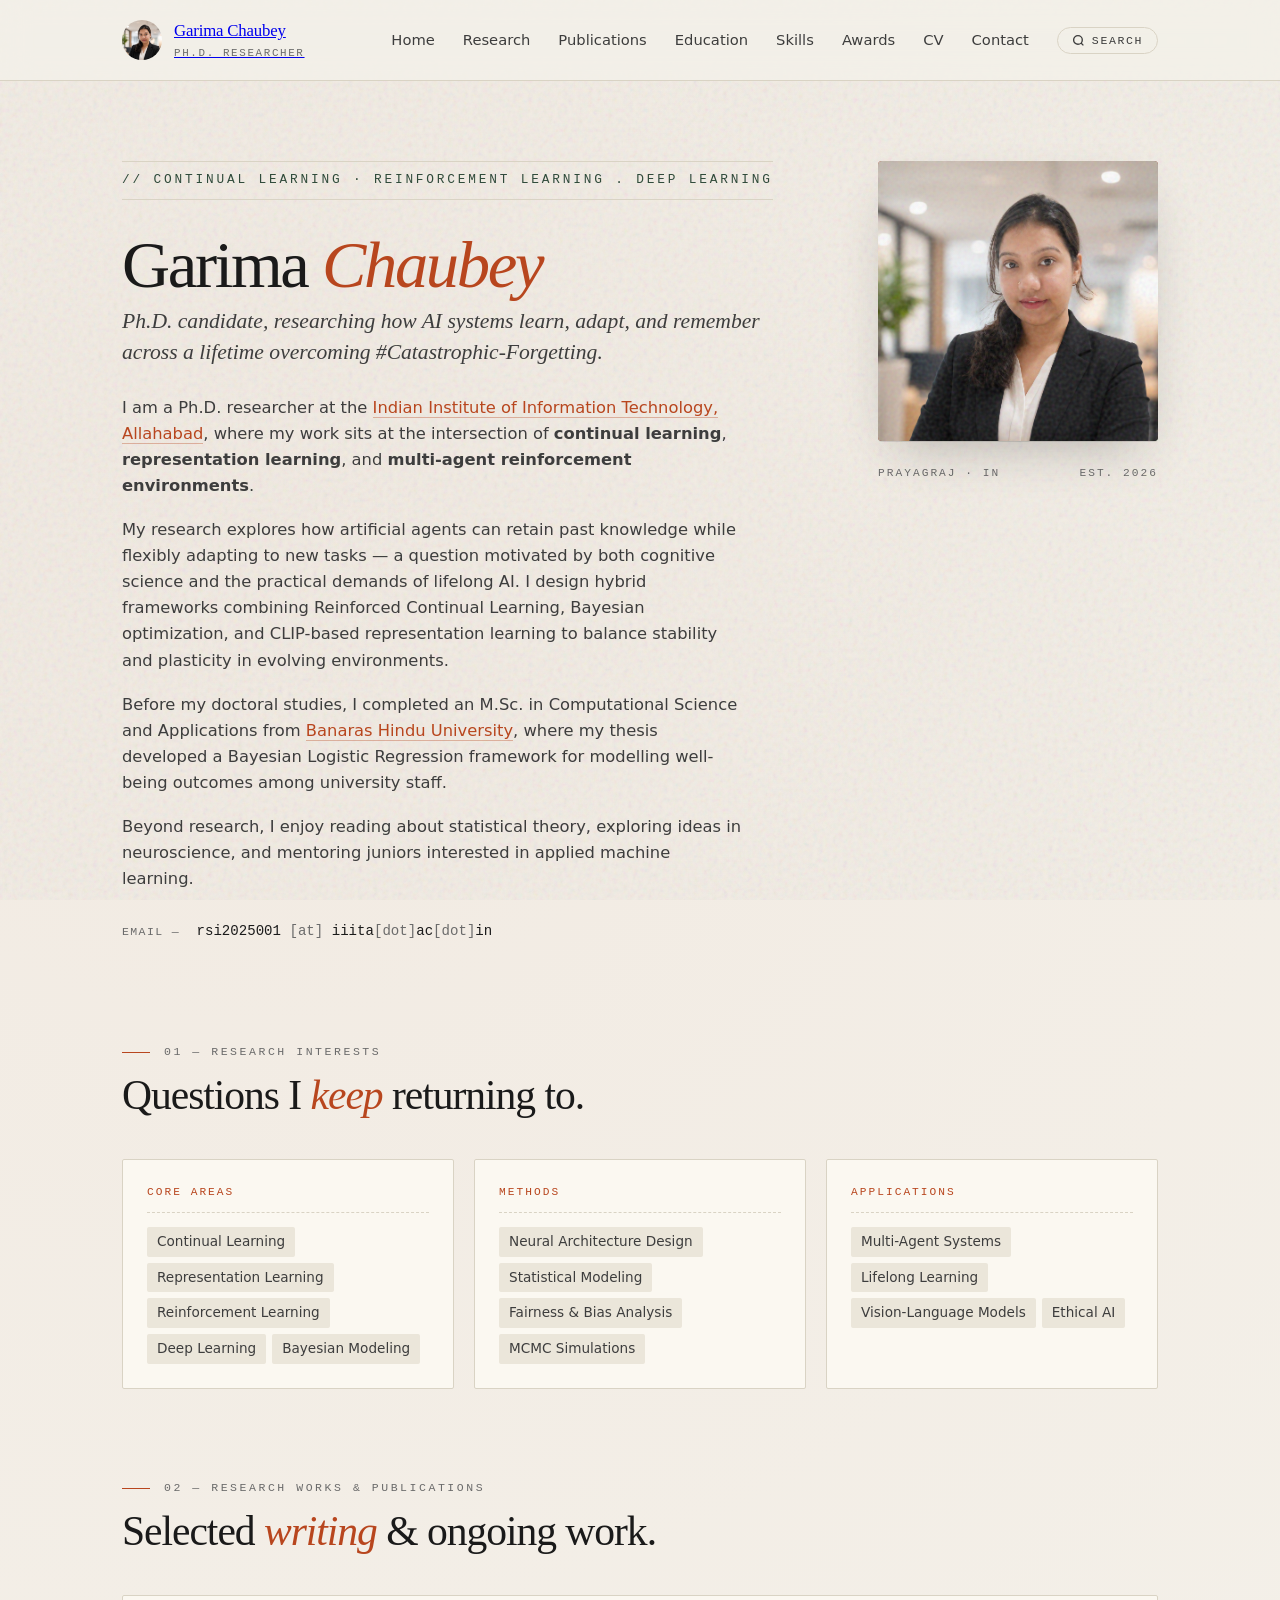
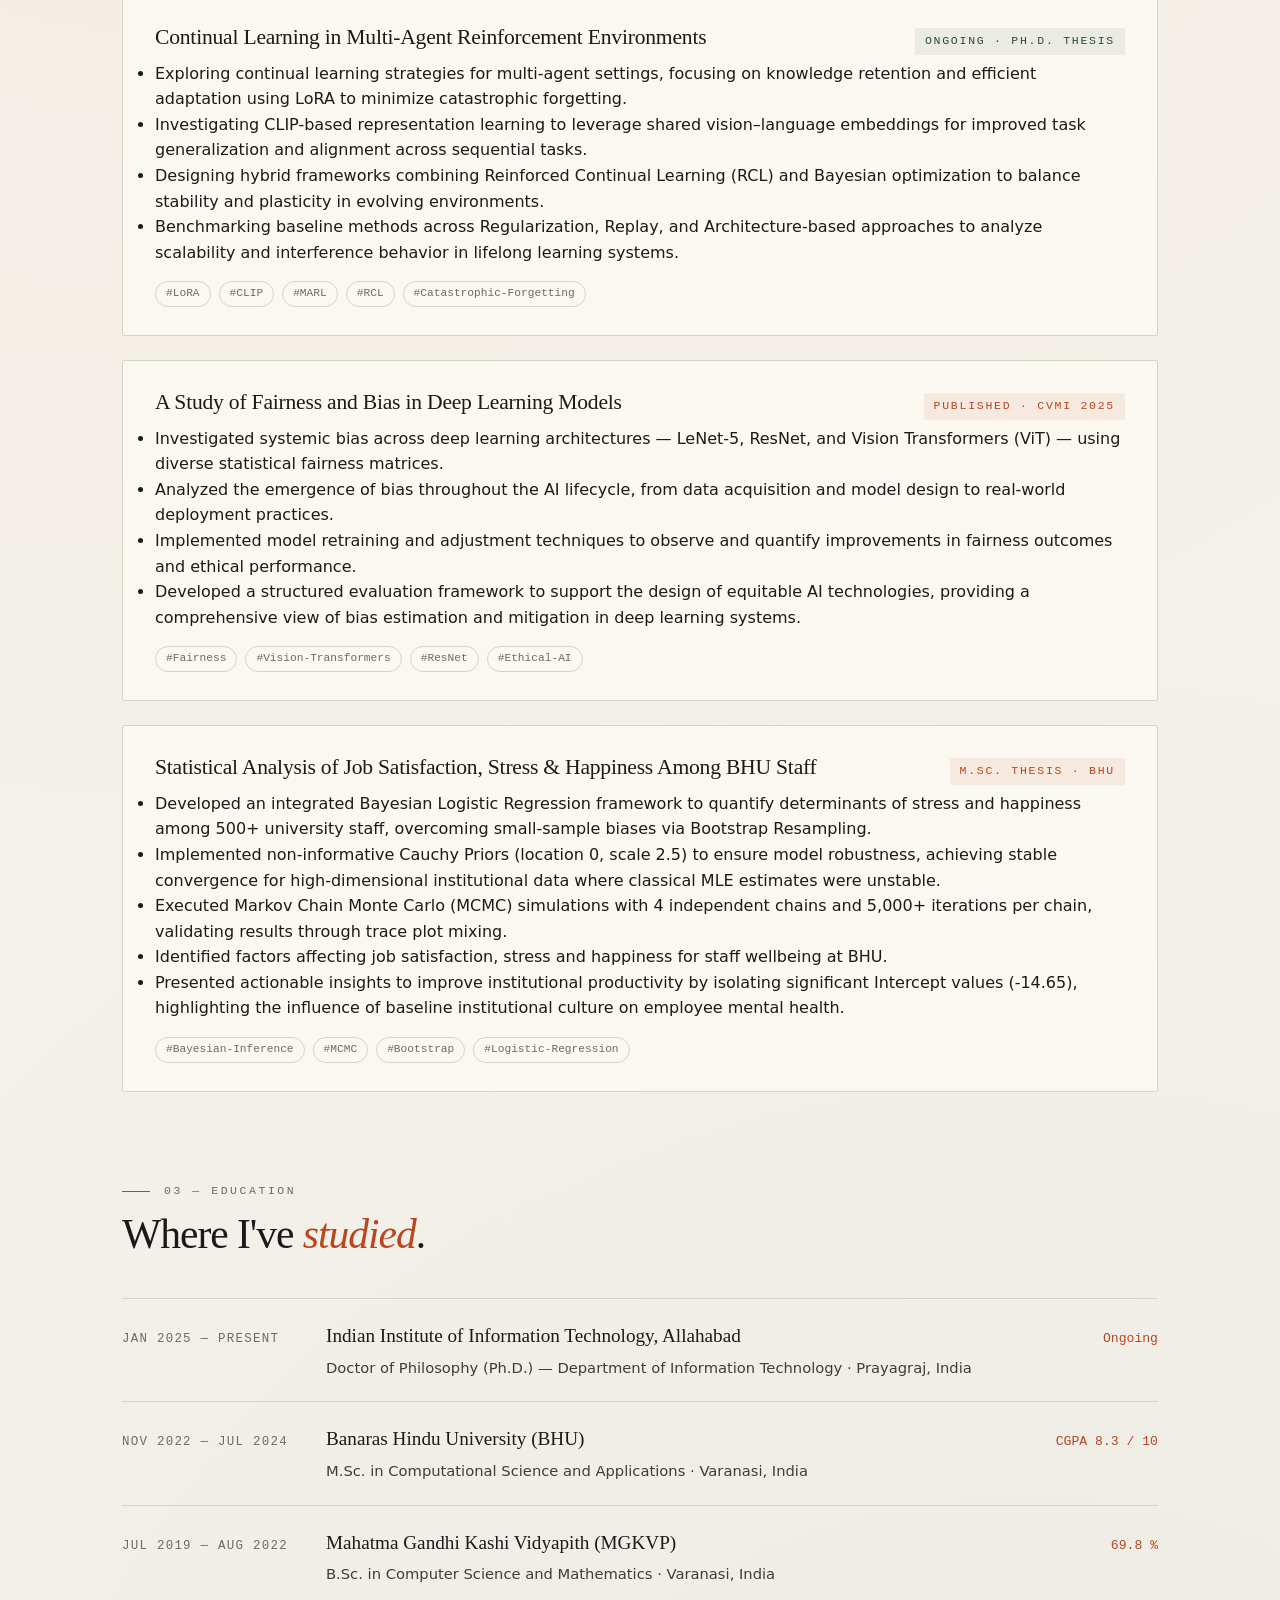
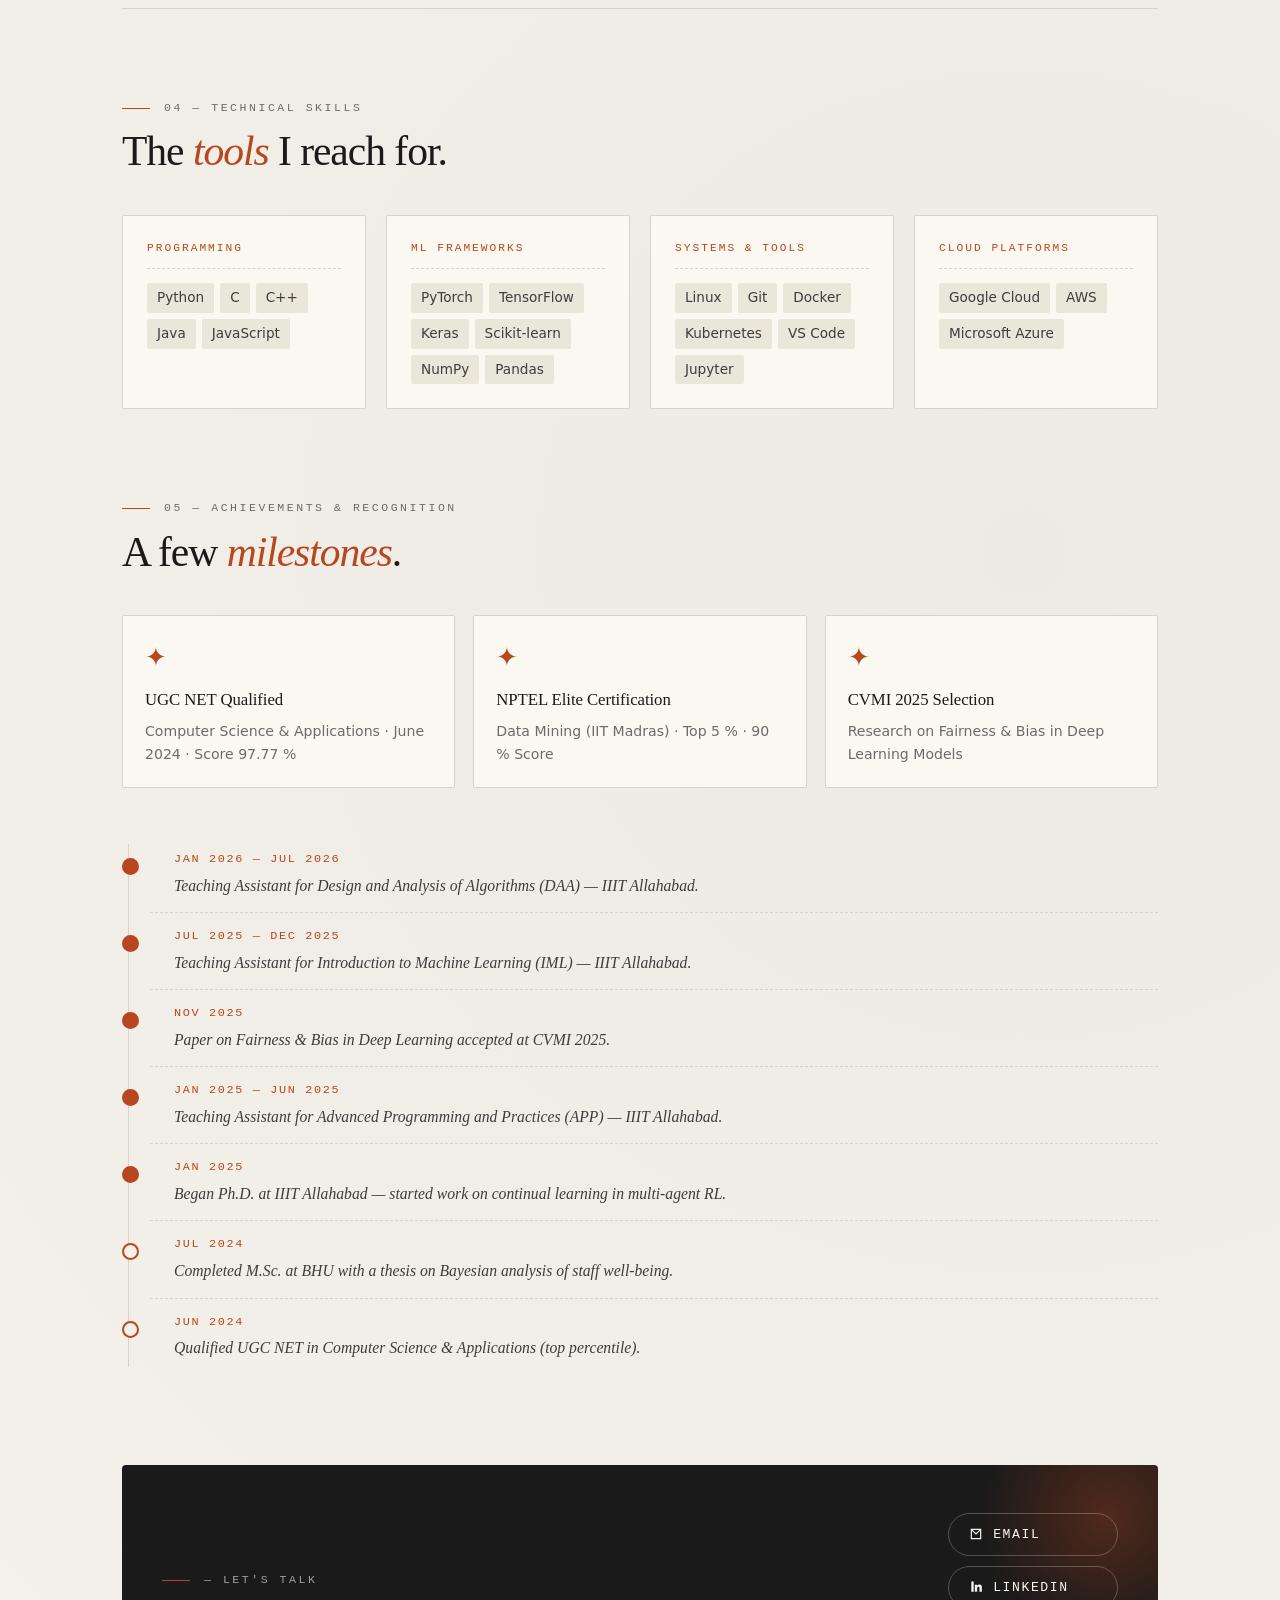
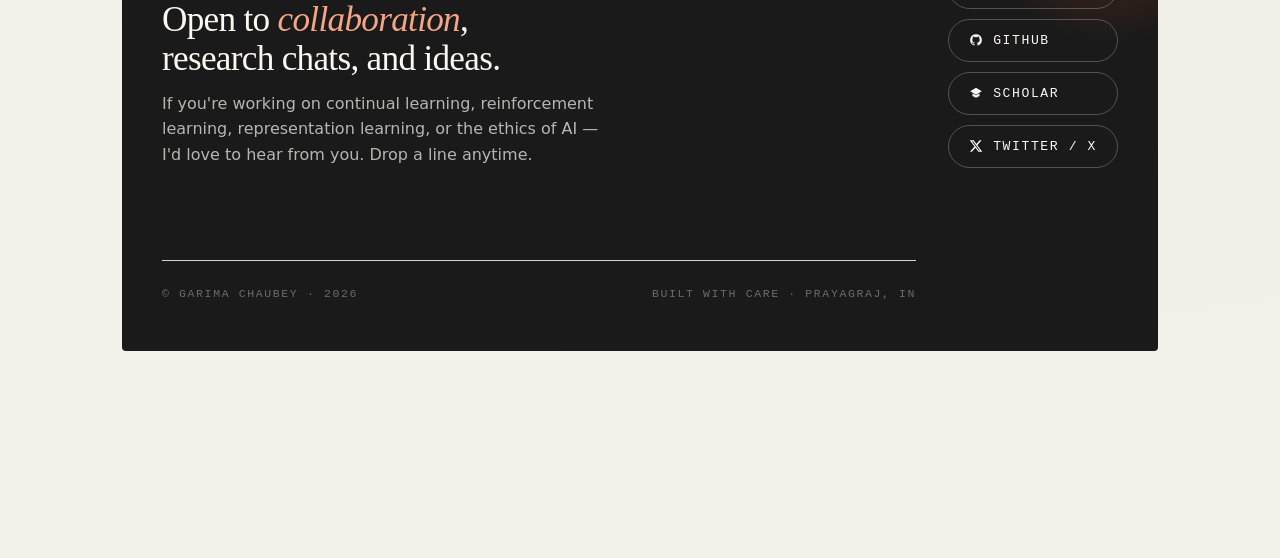
==== commit aa05e91e: "Update index.html" ====
--- a/index.html
+++ b/index.html
@@ -64,7 +64,7 @@
       <div>
         <span class="tagline fade-in">// Continual Learning · Reinforcement Learning . Deep Learning</span>
         <h1 class="fade-in d1">Garima <em>Chaubey</em></h1>
-        <p class="role fade-in d2">Ph.D. candidate in Computer Science &amp; Engineering, researching how AI systems learn, adapt, and remember across a lifetime overcoming #Catastrophic-Forgetting.</p>
+        <p class="role fade-in d2">Ph.D. candidate, researching how AI systems learn, adapt, and remember across a lifetime overcoming #Catastrophic-Forgetting.</p>
 
         <div class="bio fade-in d3">
           <p>I am a Ph.D. researcher at the <a href="https://www.iiita.ac.in/" target="_blank" rel="noopener">Indian Institute of Information Technology, Allahabad</a>, where my work sits at the intersection of <strong>continual learning</strong>, <strong>representation learning</strong>, and <strong>multi-agent reinforcement environments</strong>.</p>
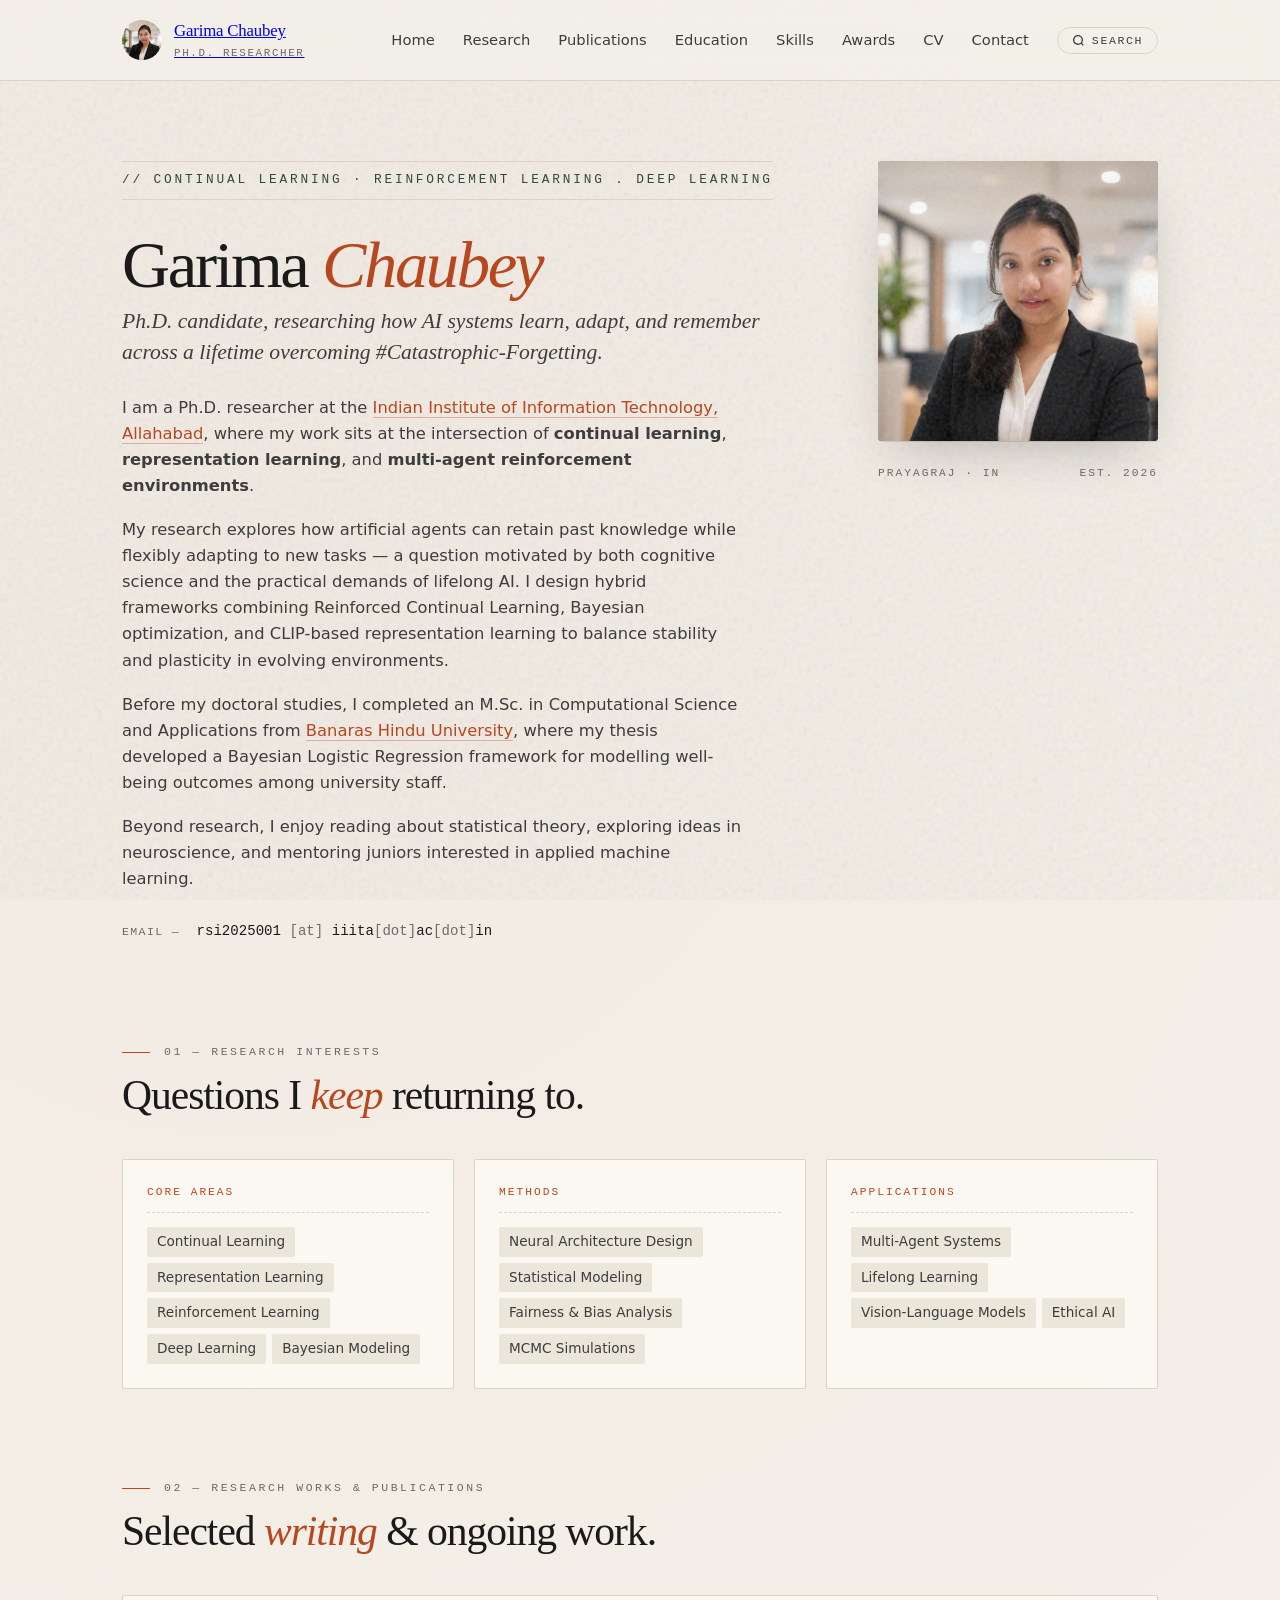
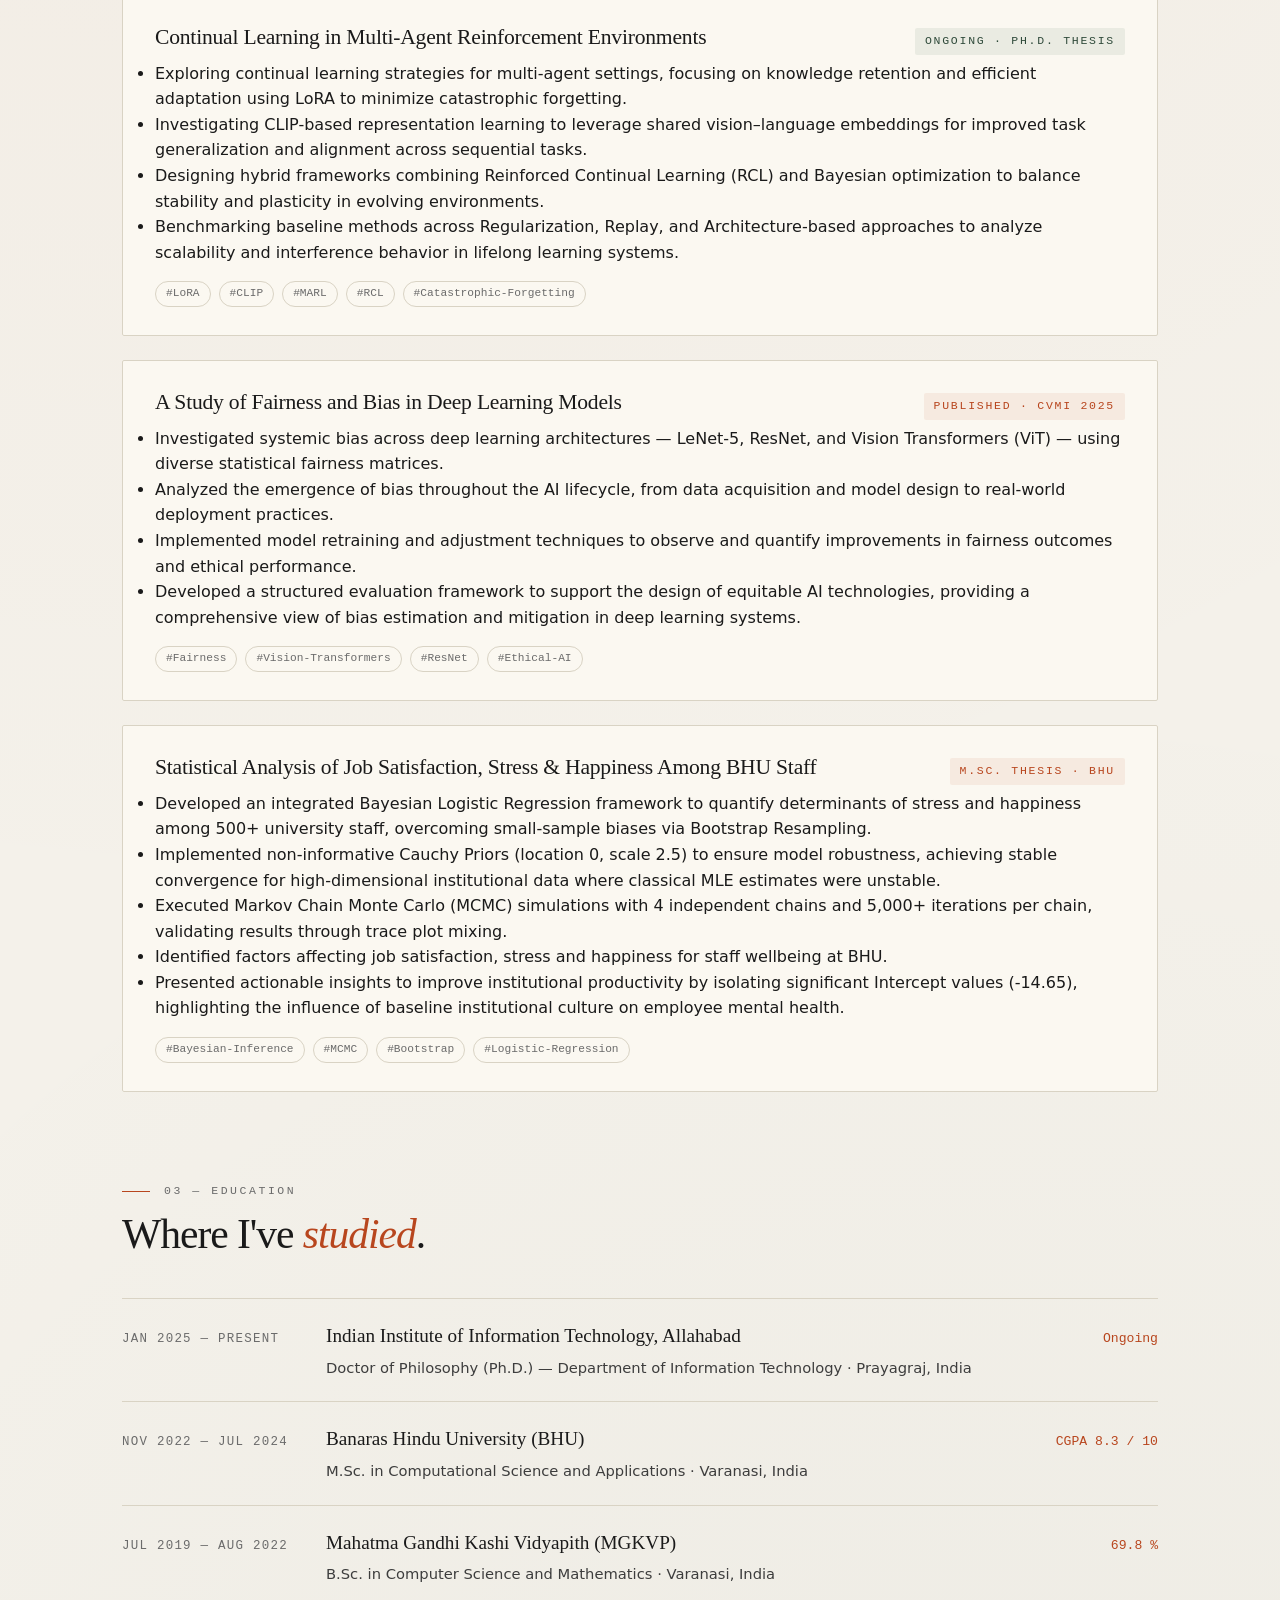
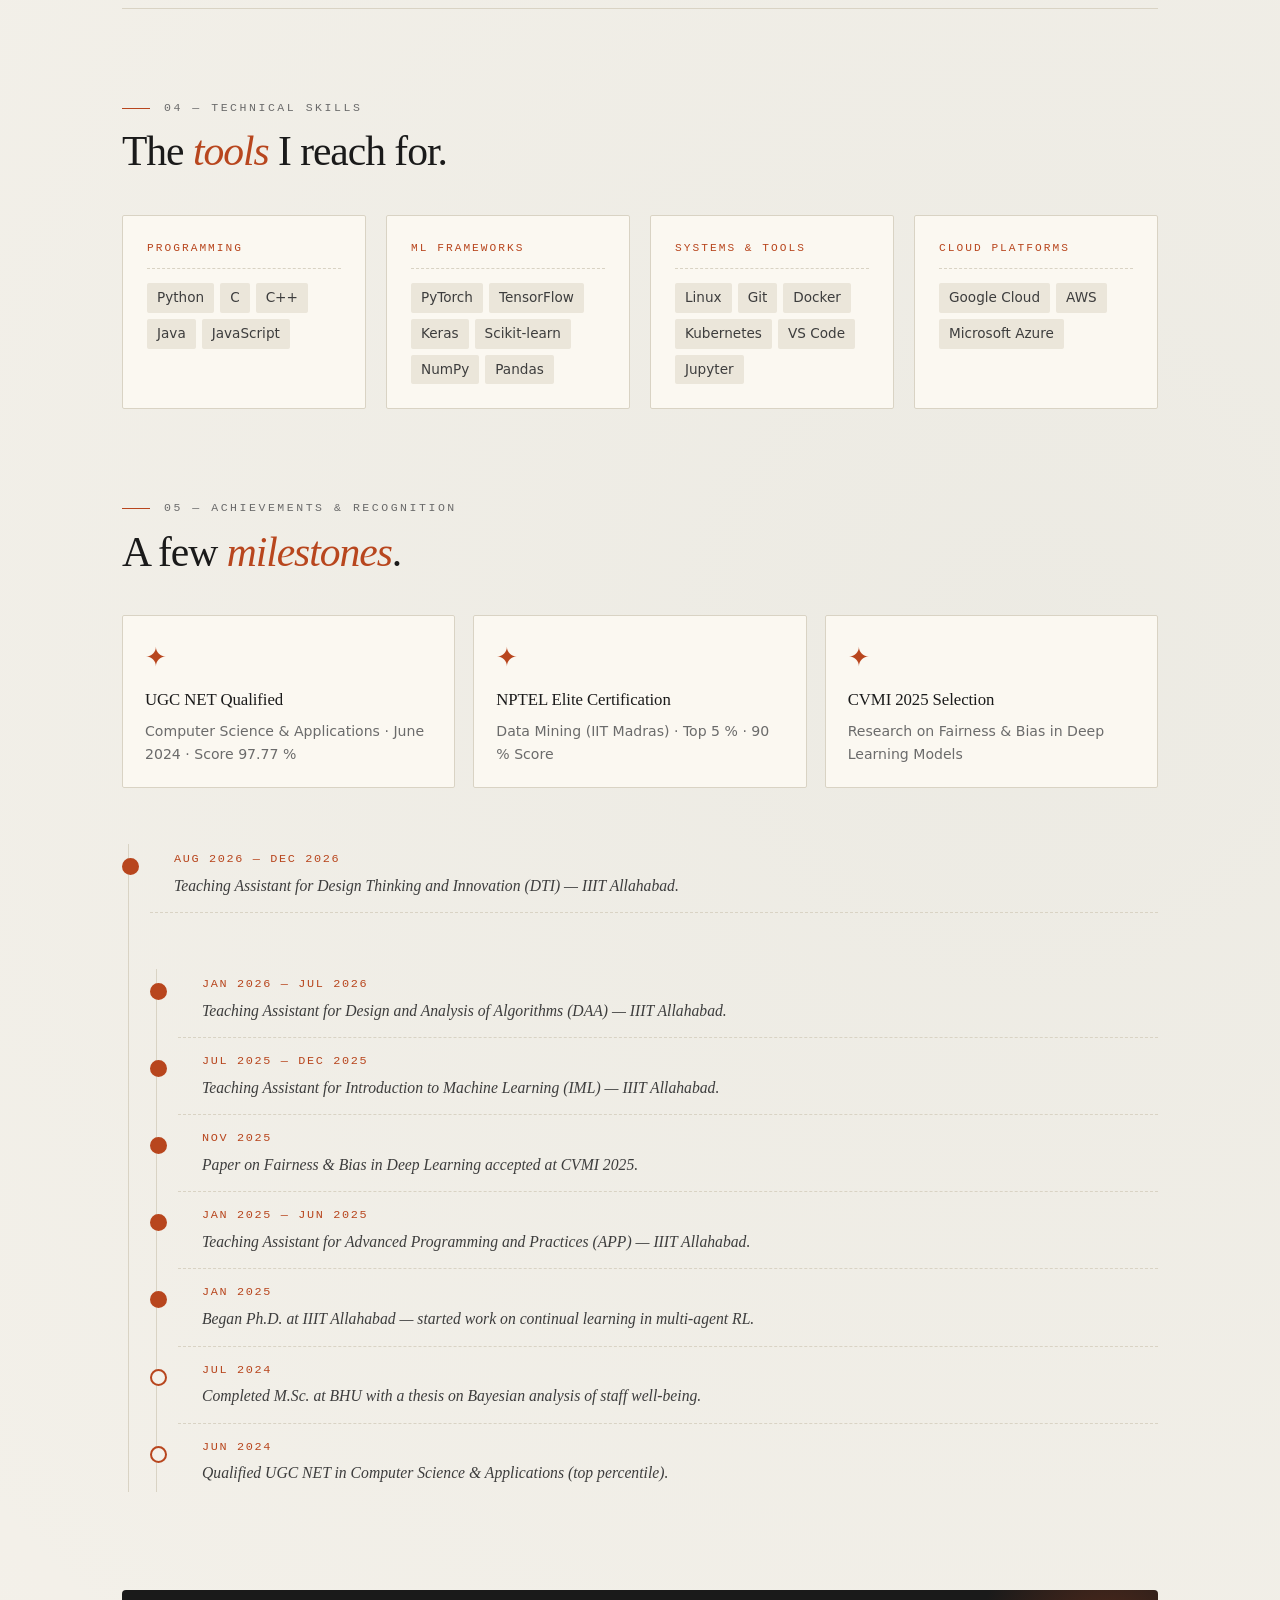
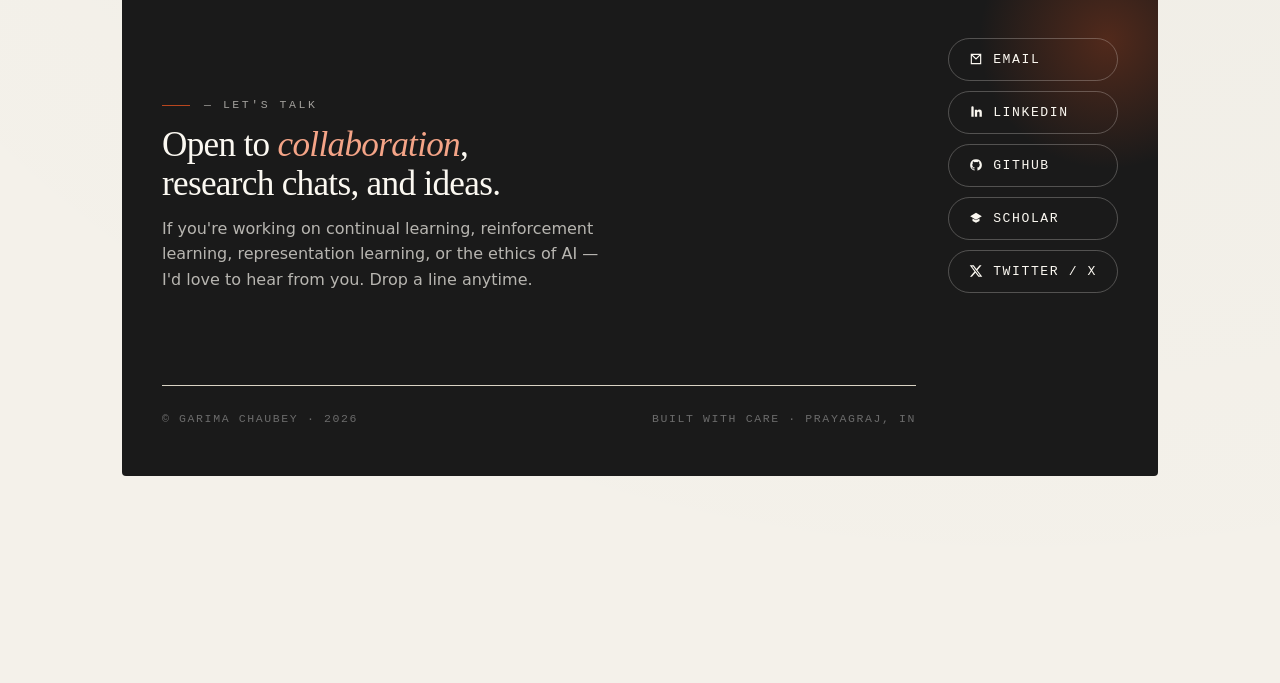
==== commit bc1078e3: "Add timeline entry for Teaching Assistant position" ====
--- a/index.html
+++ b/index.html
@@ -305,6 +305,11 @@
 
       <div class="timeline" style="margin-top:48px">
         <div class="timeline-item milestone">
+          <div class="timeline-date">Aug 2026 — Dec 2026</div>
+          <div class="timeline-desc">Teaching Assistant for Design Thinking and Innovation (DTI) — IIIT Allahabad.</div>
+        </div>
+      <div class="timeline" style="margin-top:48px">
+        <div class="timeline-item milestone">
           <div class="timeline-date">Jan 2026 — Jul 2026</div>
           <div class="timeline-desc">Teaching Assistant for Design and Analysis of Algorithms (DAA) — IIIT Allahabad.</div>
         </div>
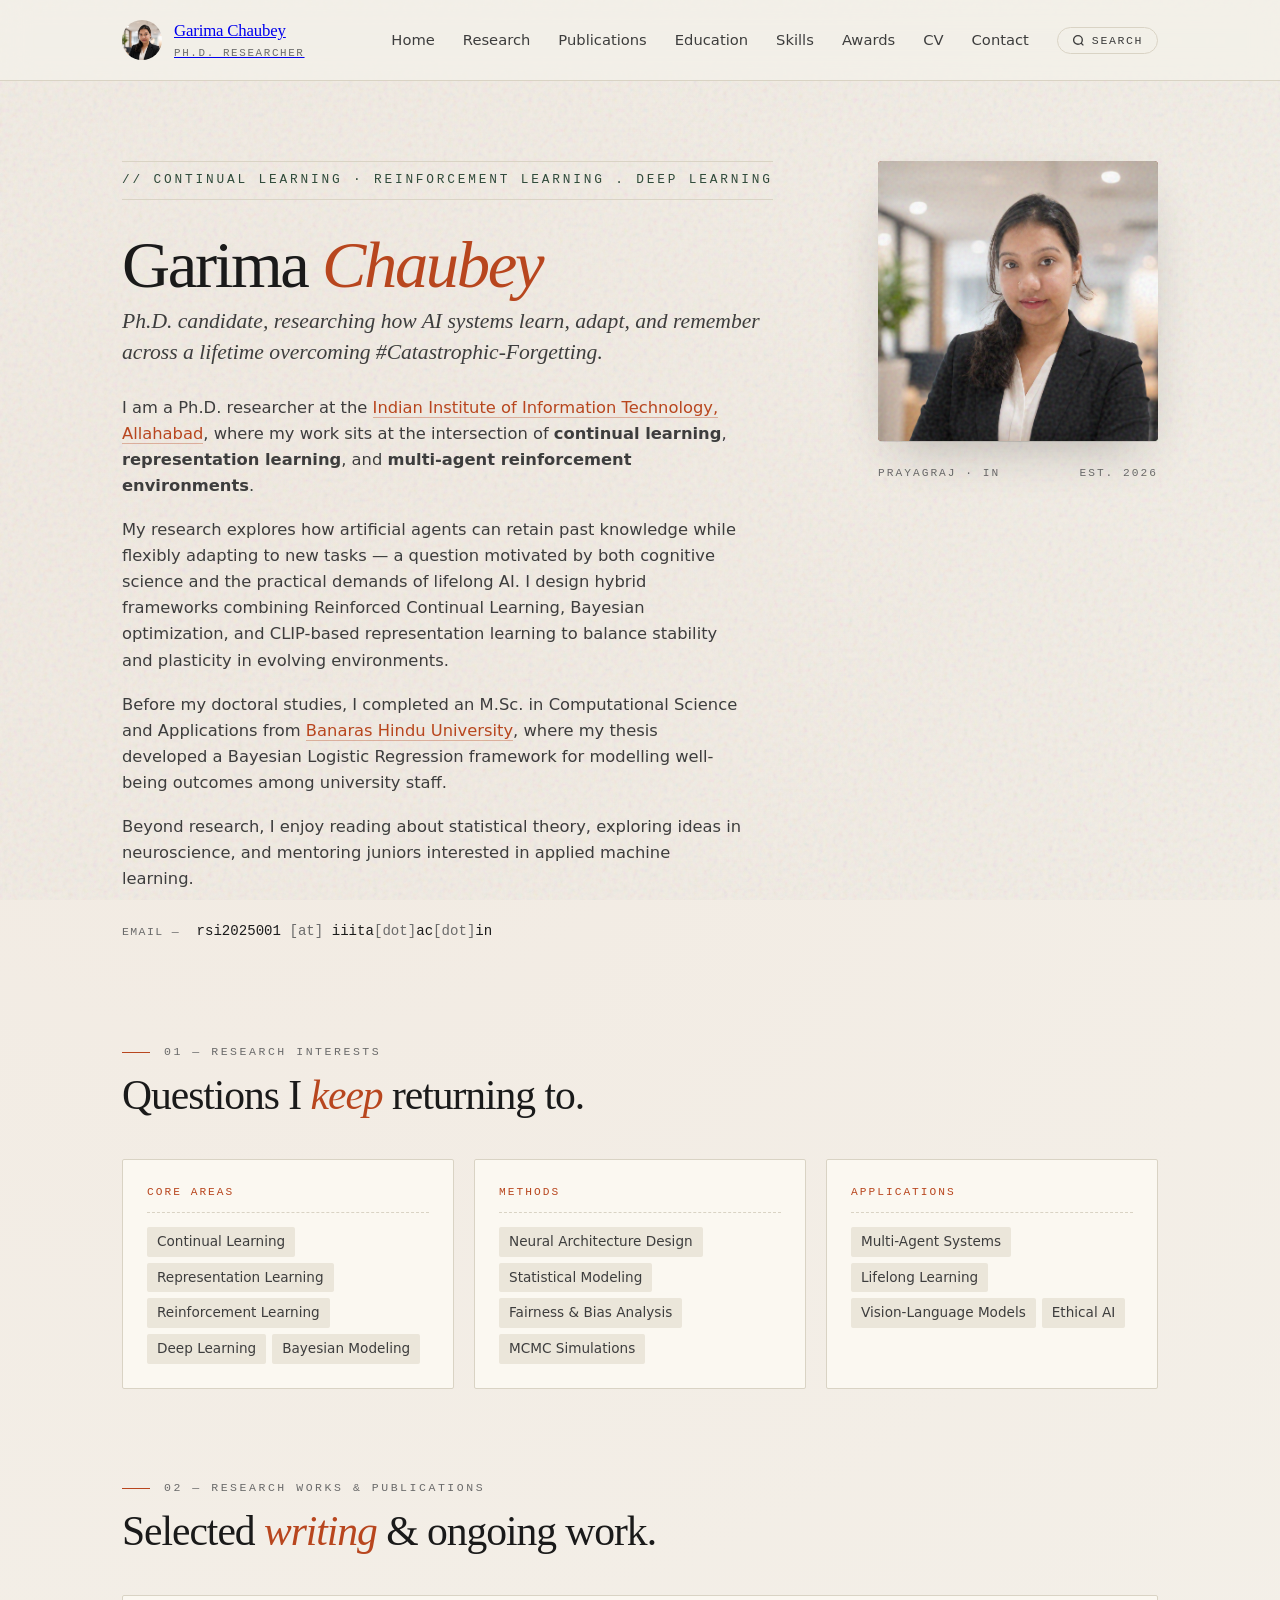
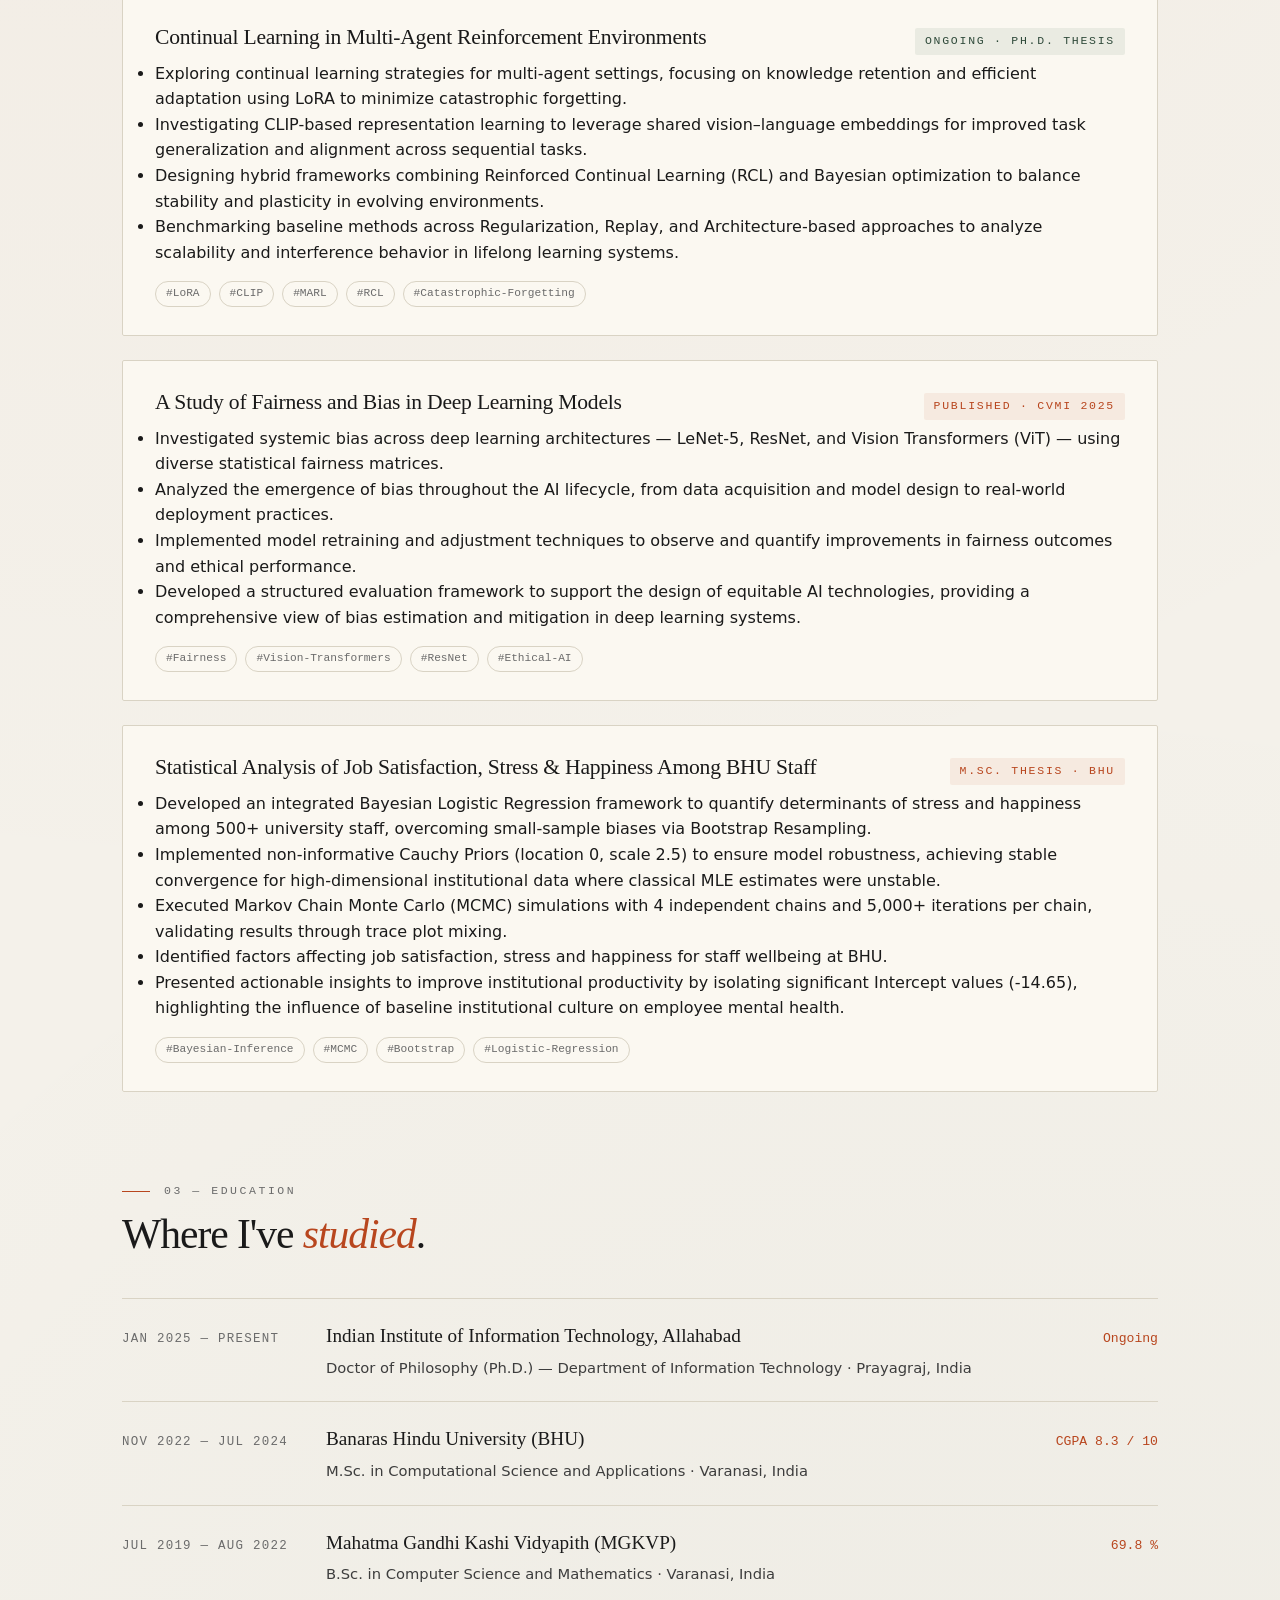
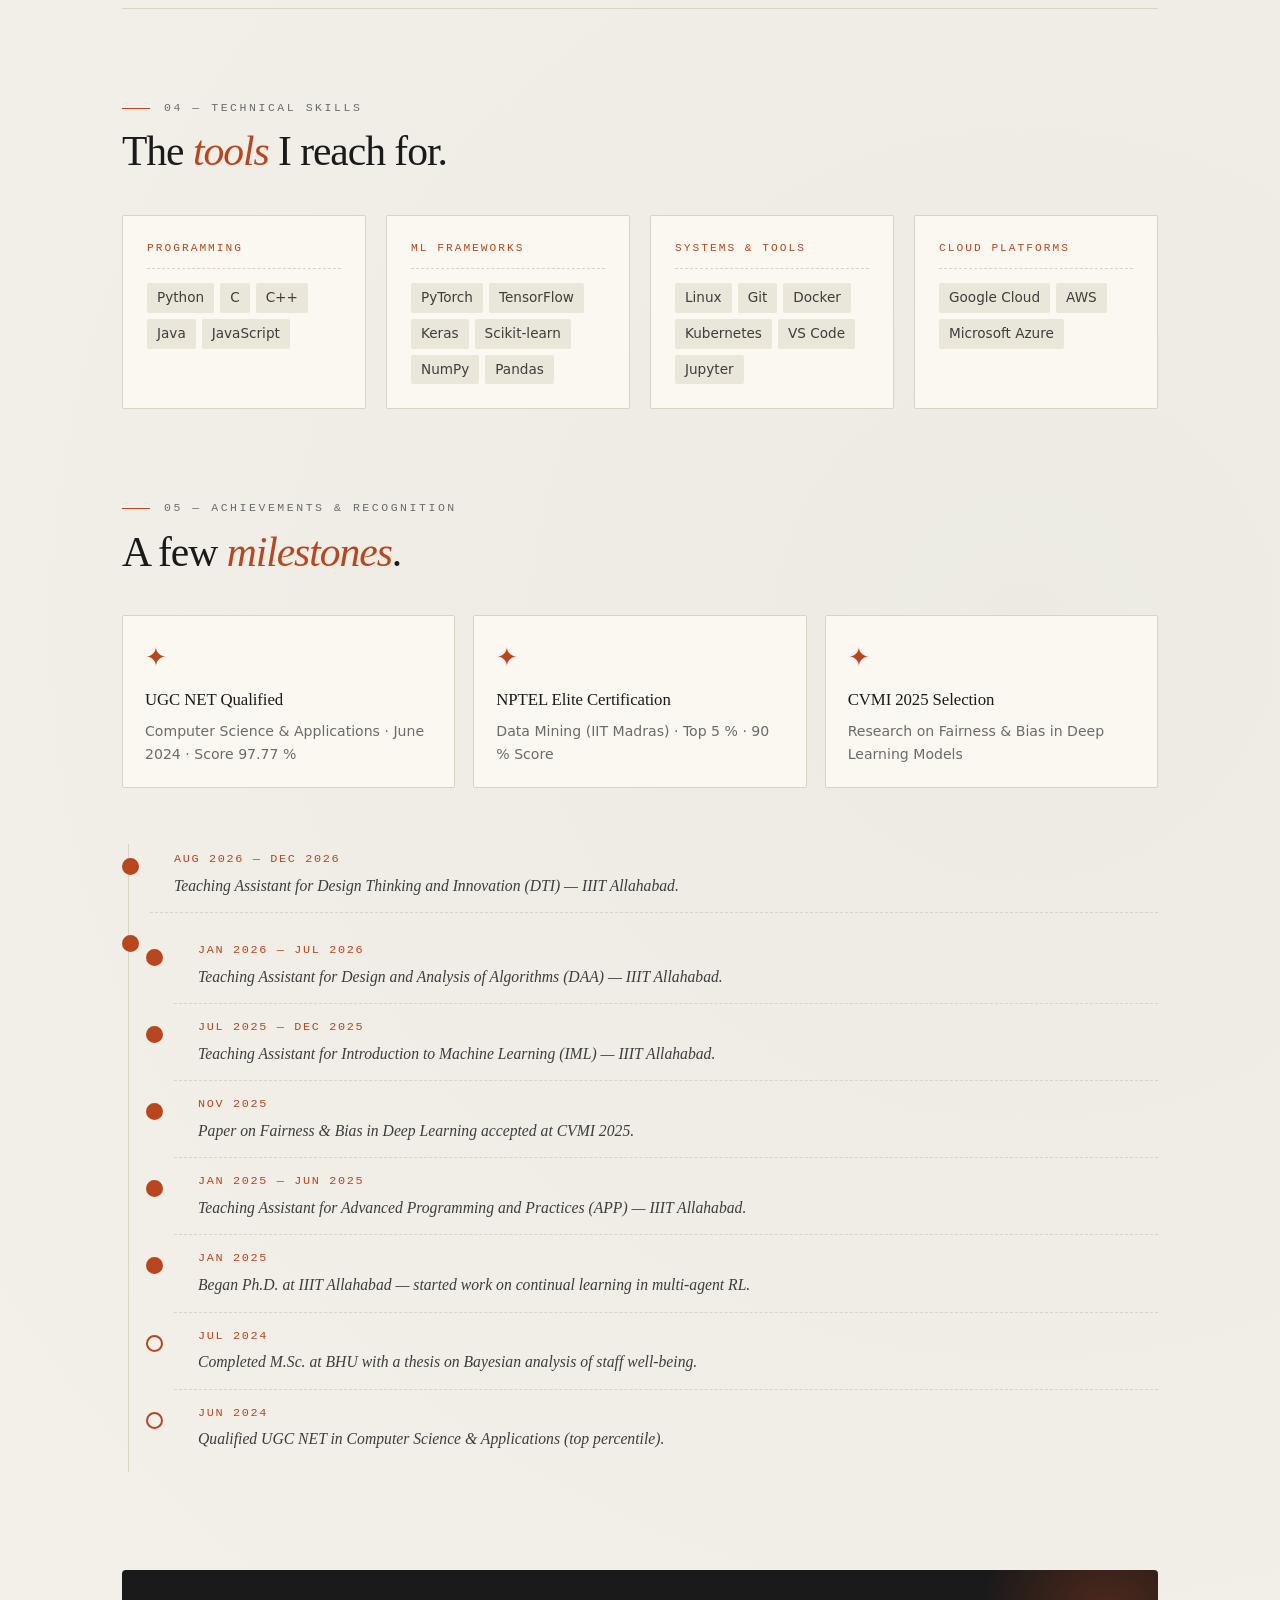
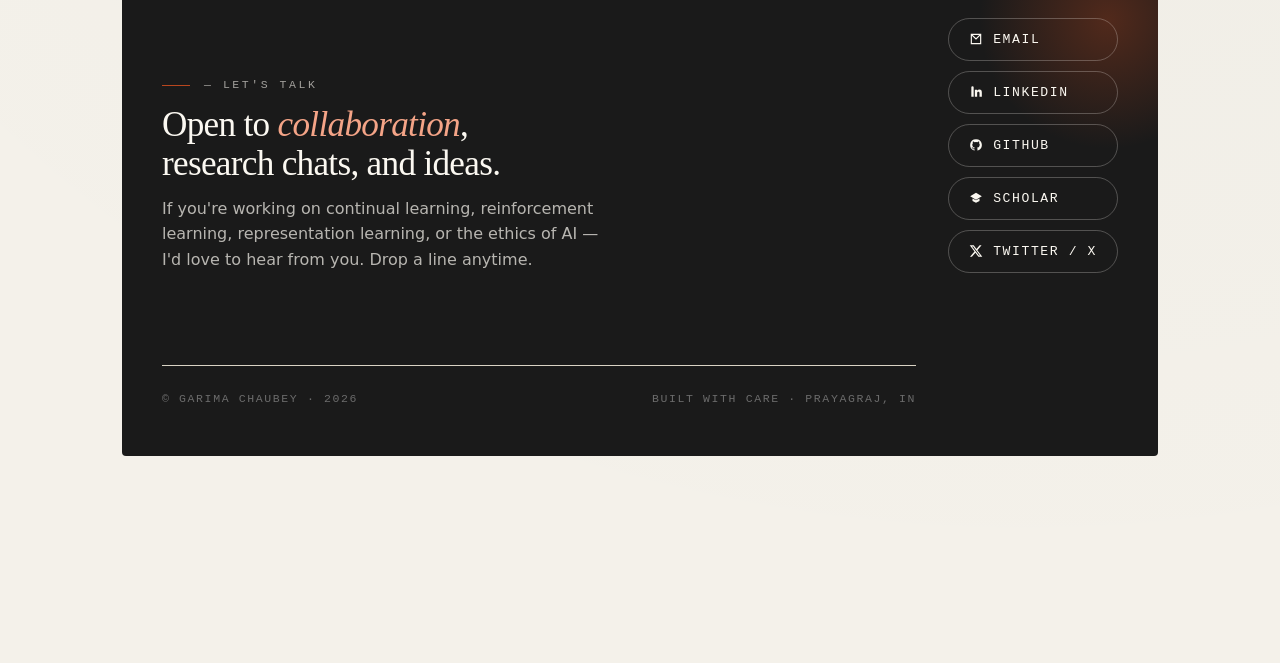
==== commit d33e73f9: "Update index.html" ====
--- a/index.html
+++ b/index.html
@@ -308,7 +308,7 @@
           <div class="timeline-date">Aug 2026 — Dec 2026</div>
           <div class="timeline-desc">Teaching Assistant for Design Thinking and Innovation (DTI) — IIIT Allahabad.</div>
         </div>
-      <div class="timeline" style="margin-top:48px">
+      <div class="timeline-item milestone">
         <div class="timeline-item milestone">
           <div class="timeline-date">Jan 2026 — Jul 2026</div>
           <div class="timeline-desc">Teaching Assistant for Design and Analysis of Algorithms (DAA) — IIIT Allahabad.</div>
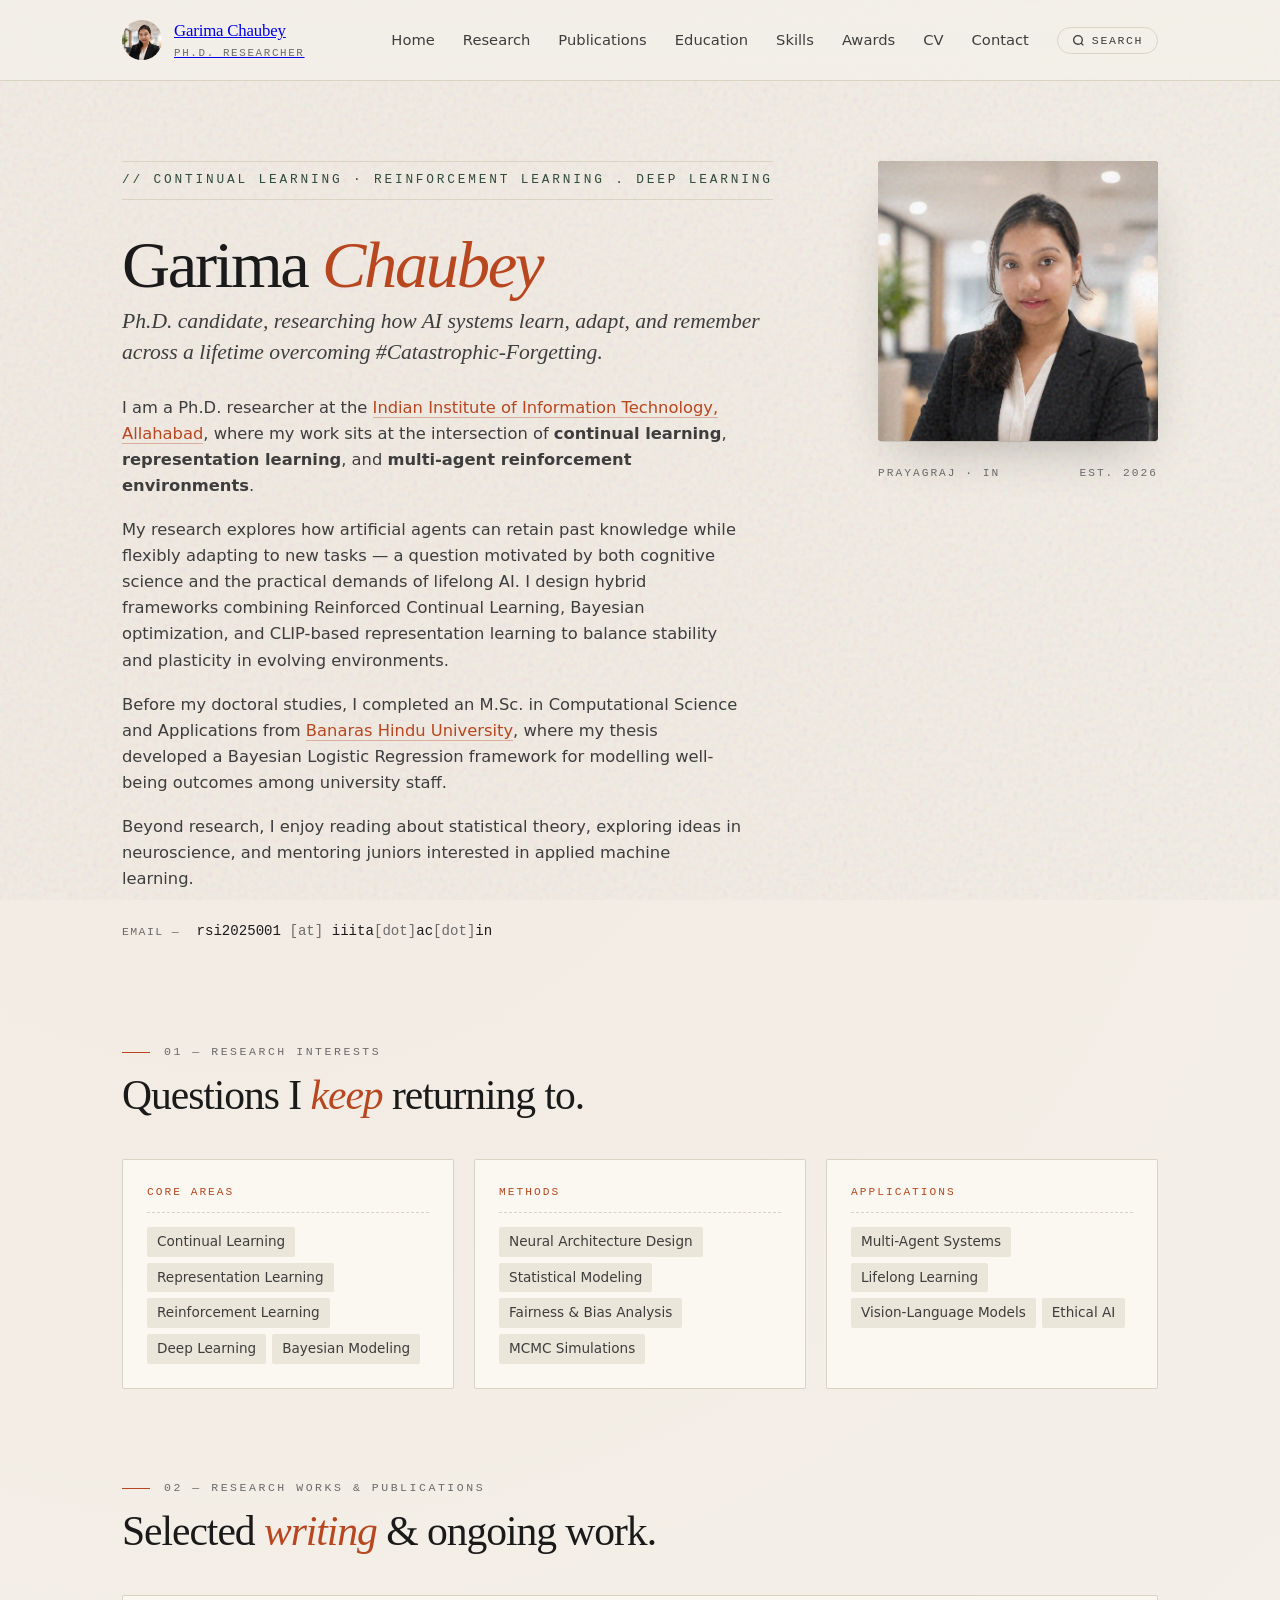
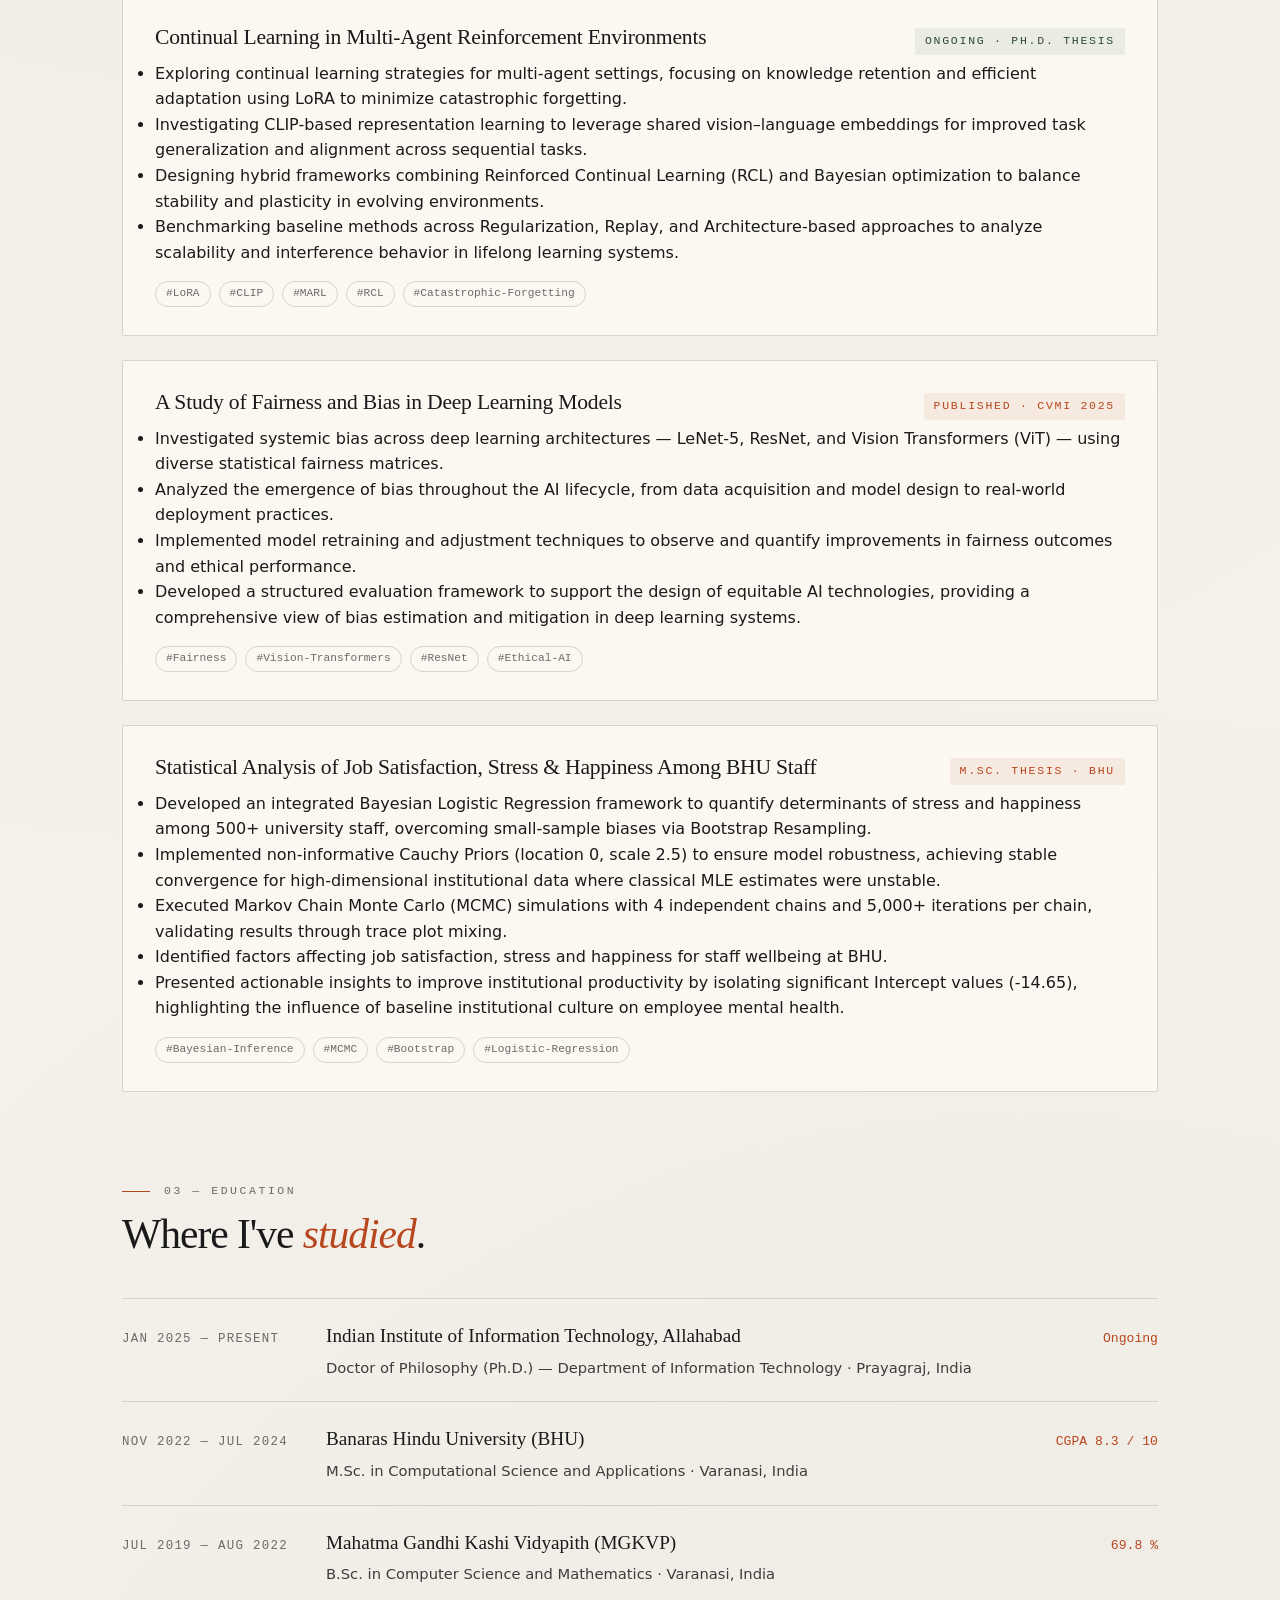
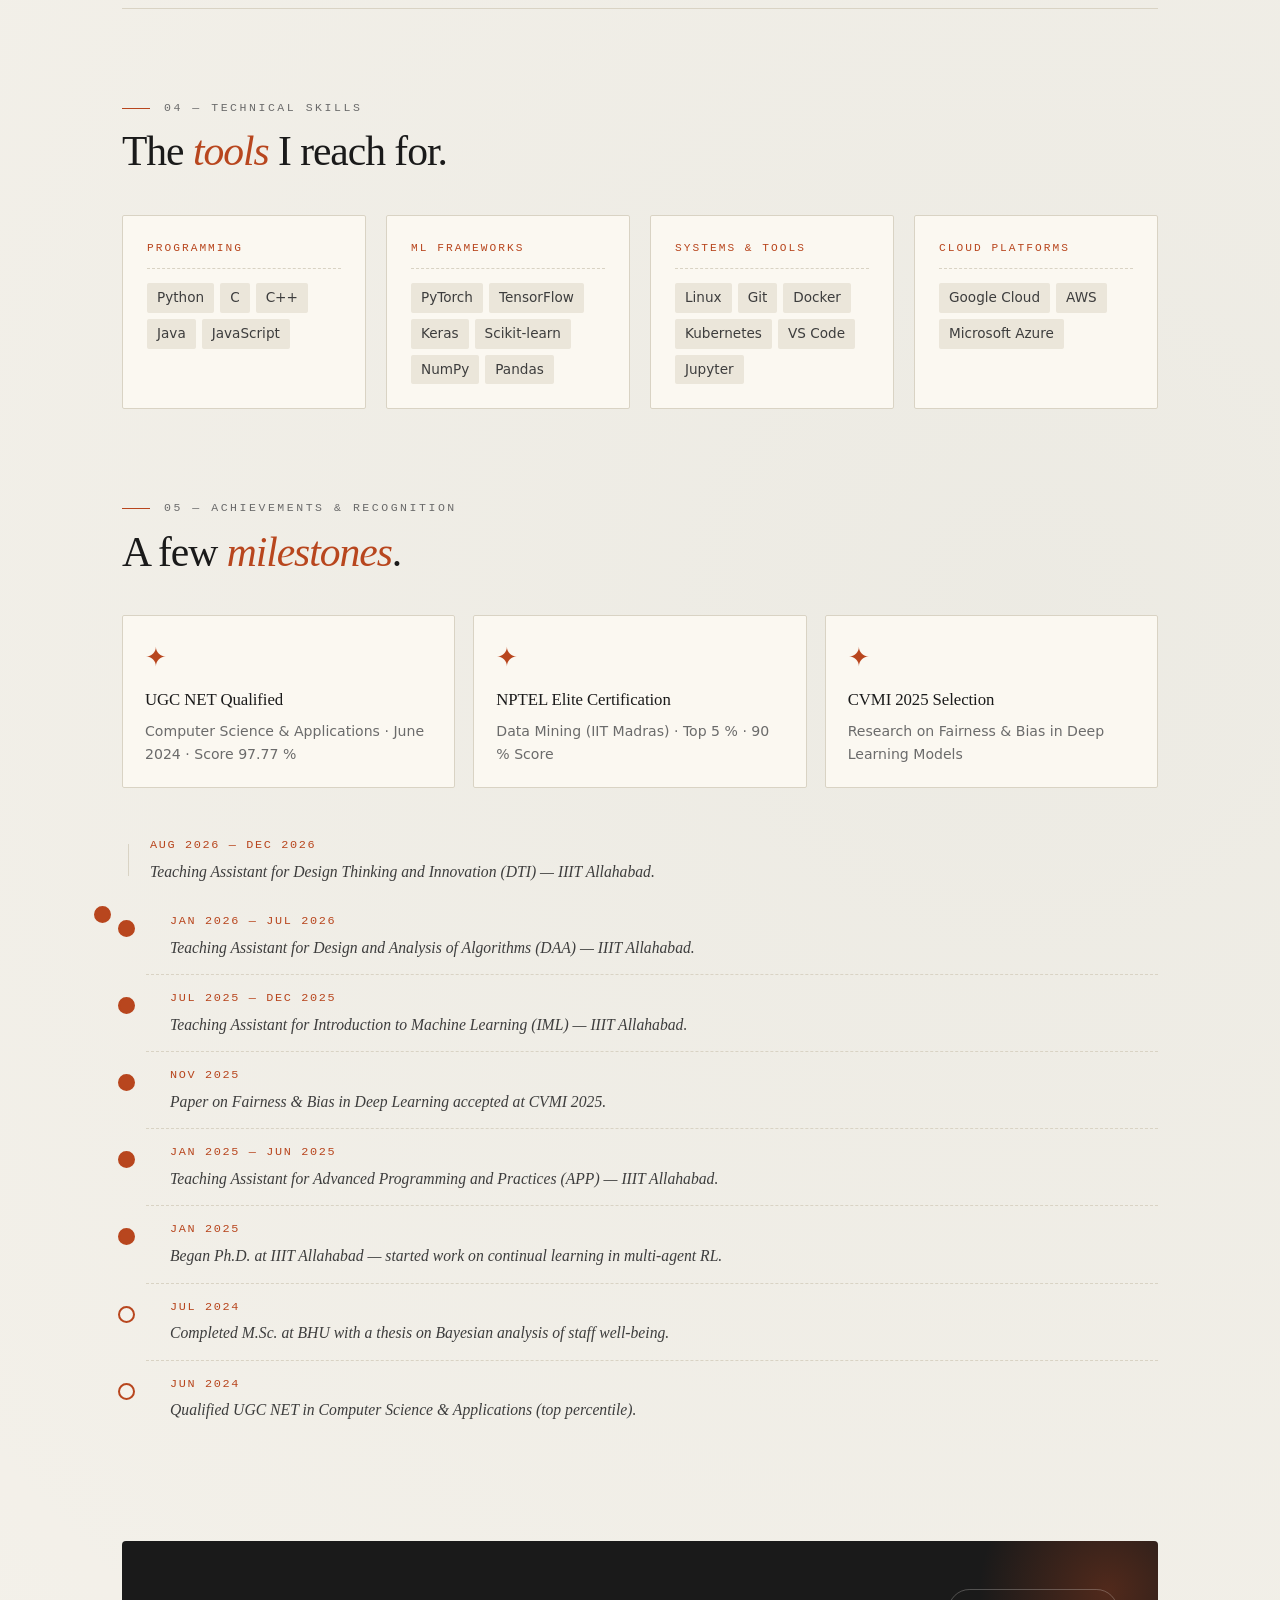
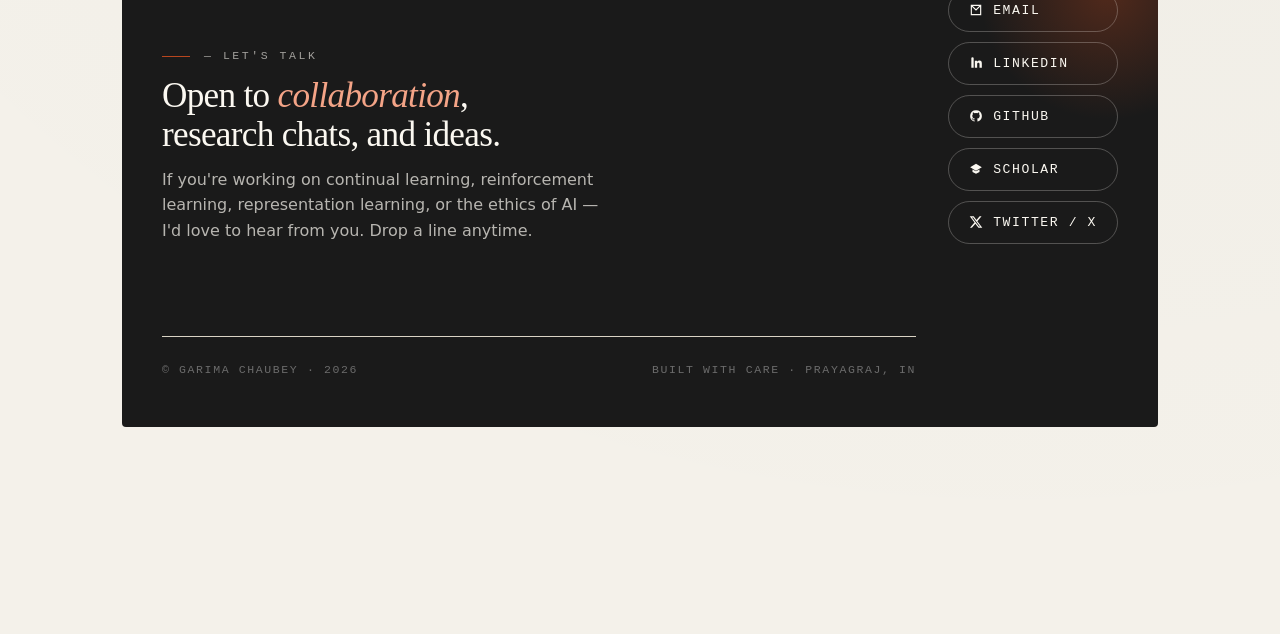
==== commit 9eb42b15: "Update index.html" ====
--- a/index.html
+++ b/index.html
@@ -304,10 +304,9 @@
       </div>
 
       <div class="timeline" style="margin-top:48px">
-        <div class="timeline-item milestone">
           <div class="timeline-date">Aug 2026 — Dec 2026</div>
           <div class="timeline-desc">Teaching Assistant for Design Thinking and Innovation (DTI) — IIIT Allahabad.</div>
-        </div>
+      </div>
       <div class="timeline-item milestone">
         <div class="timeline-item milestone">
           <div class="timeline-date">Jan 2026 — Jul 2026</div>
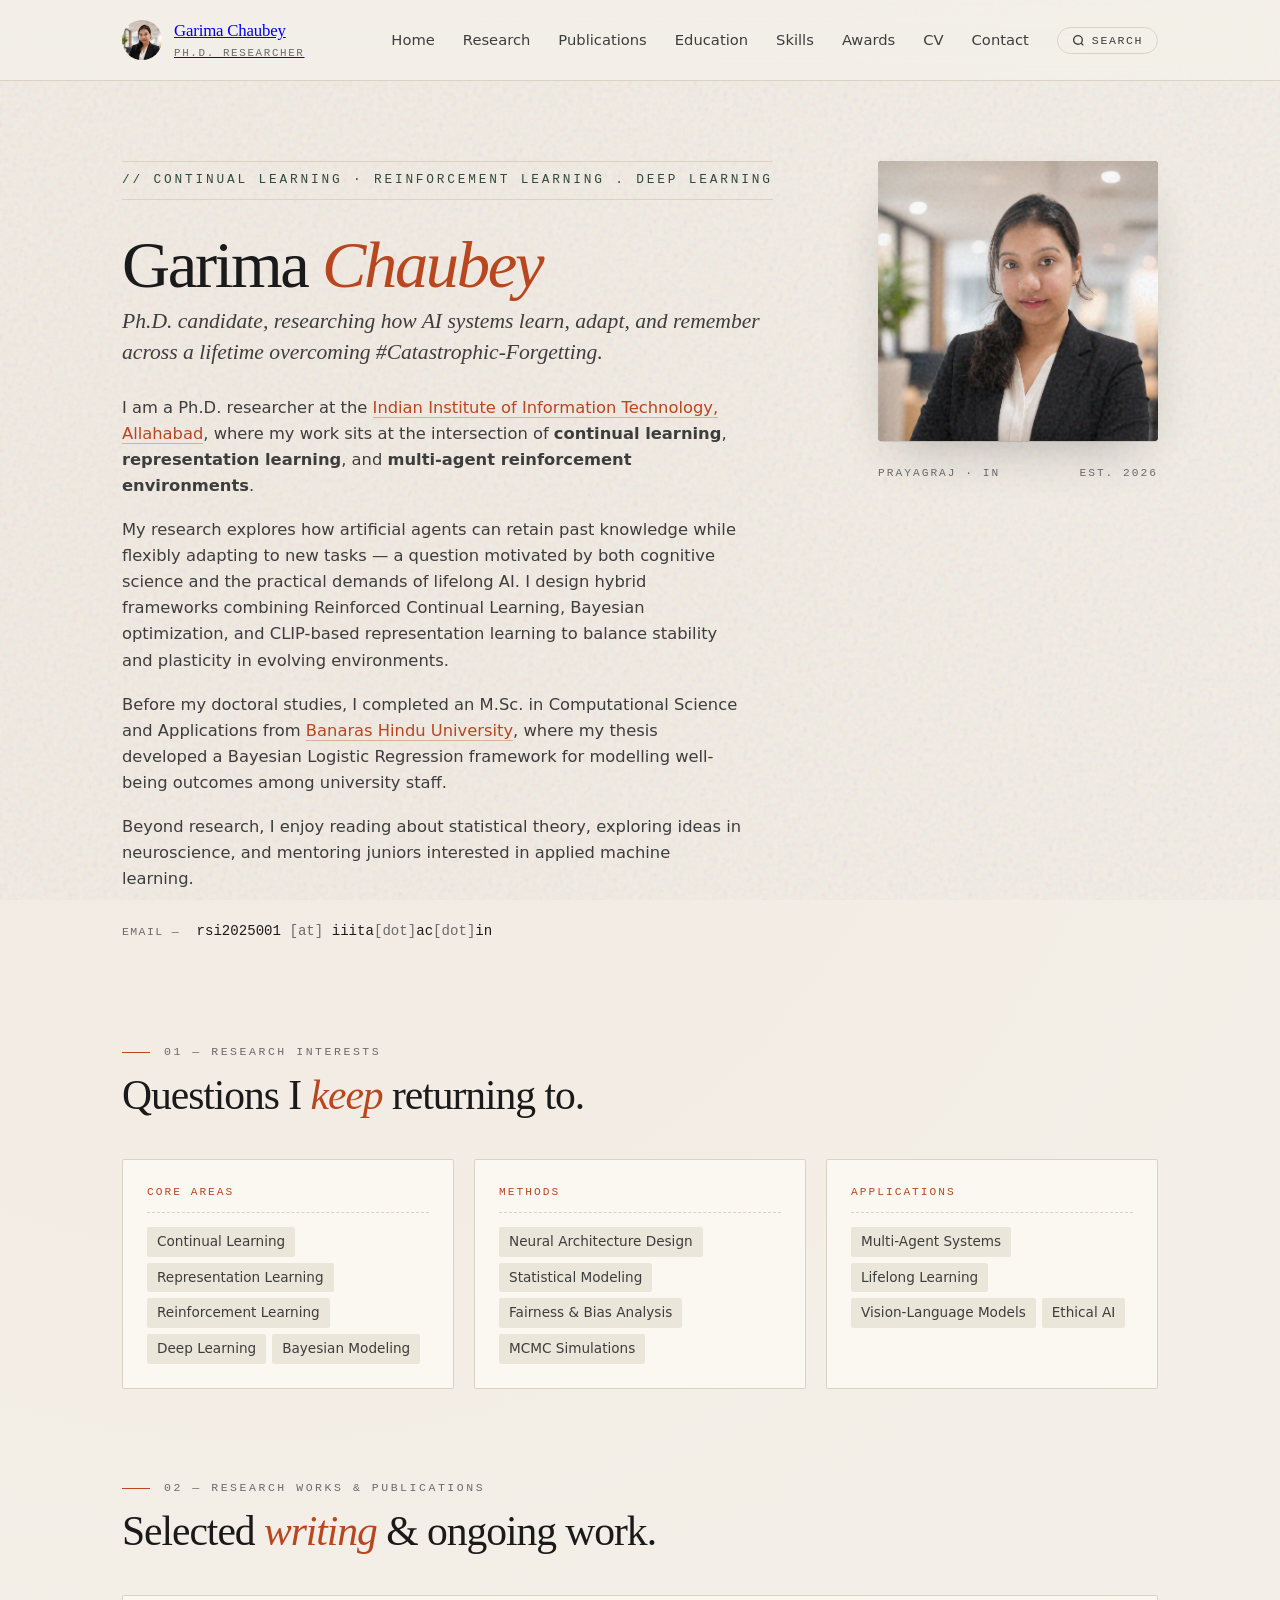
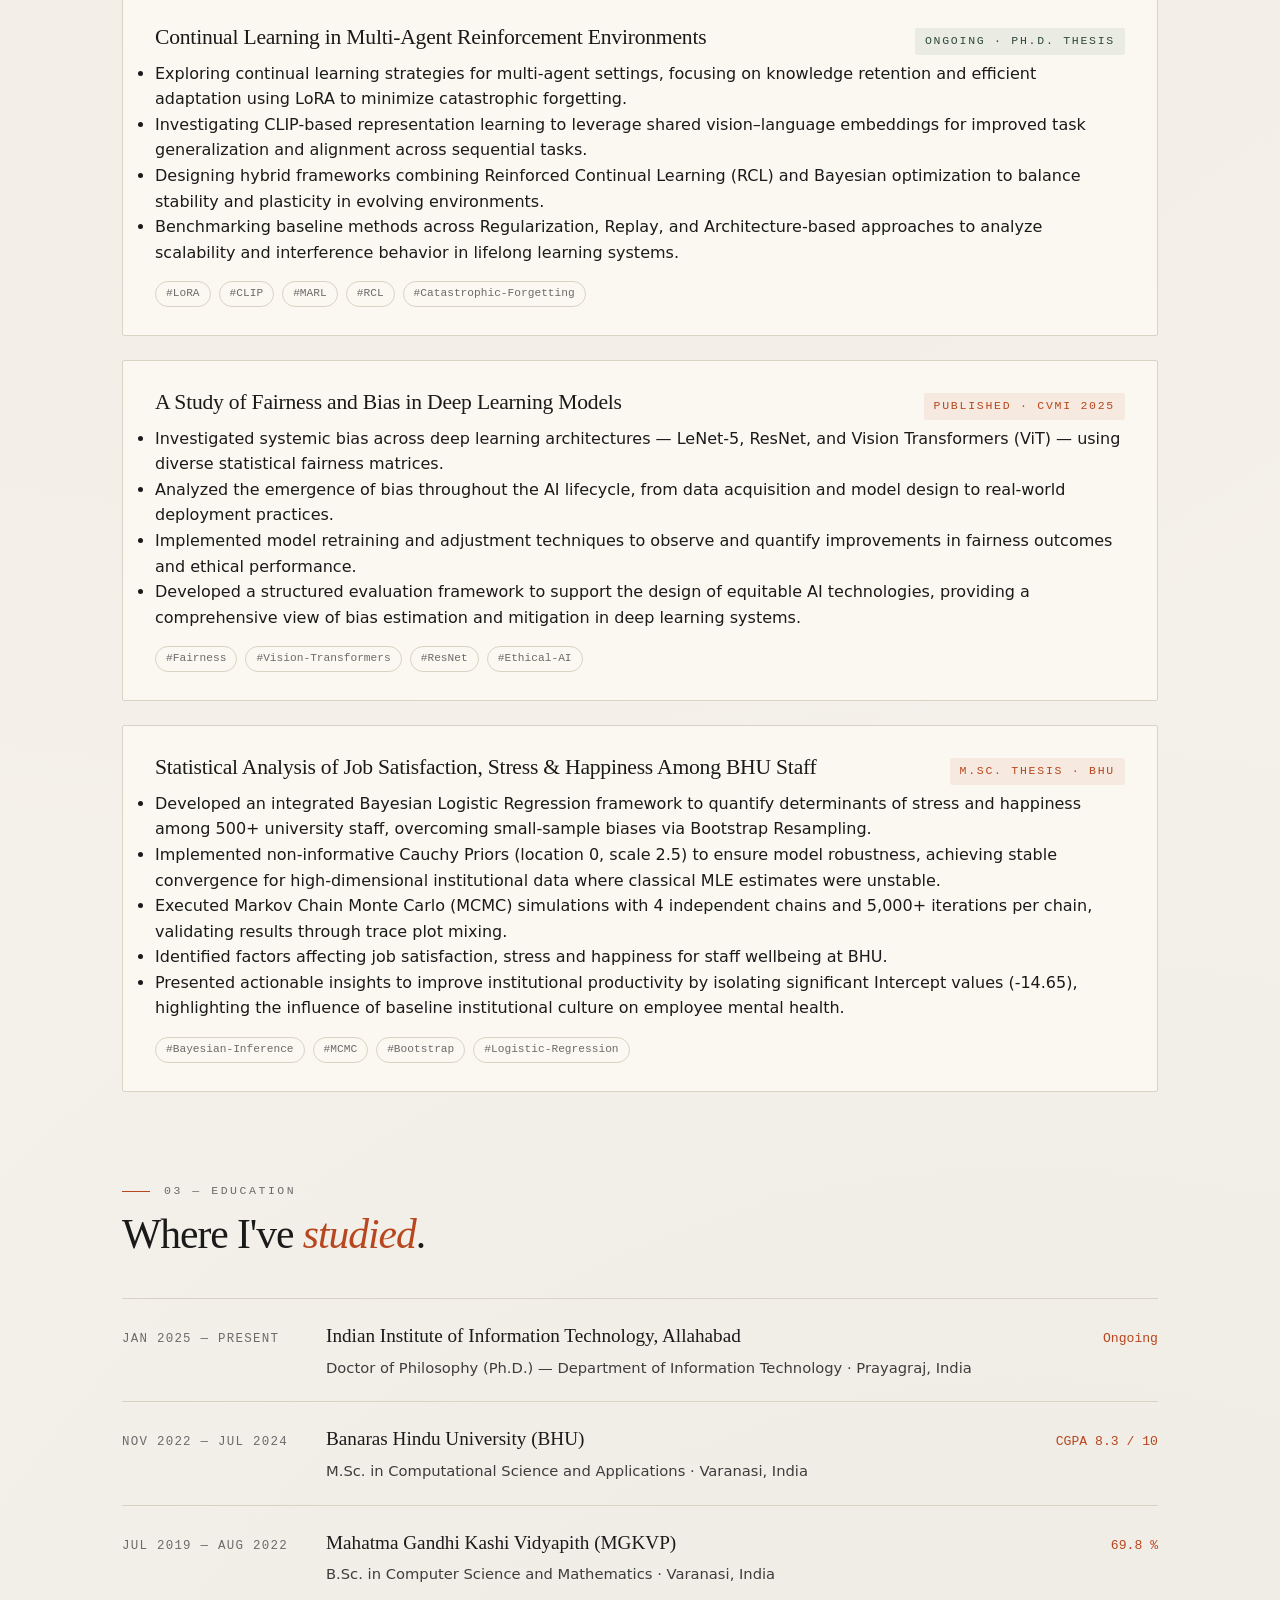
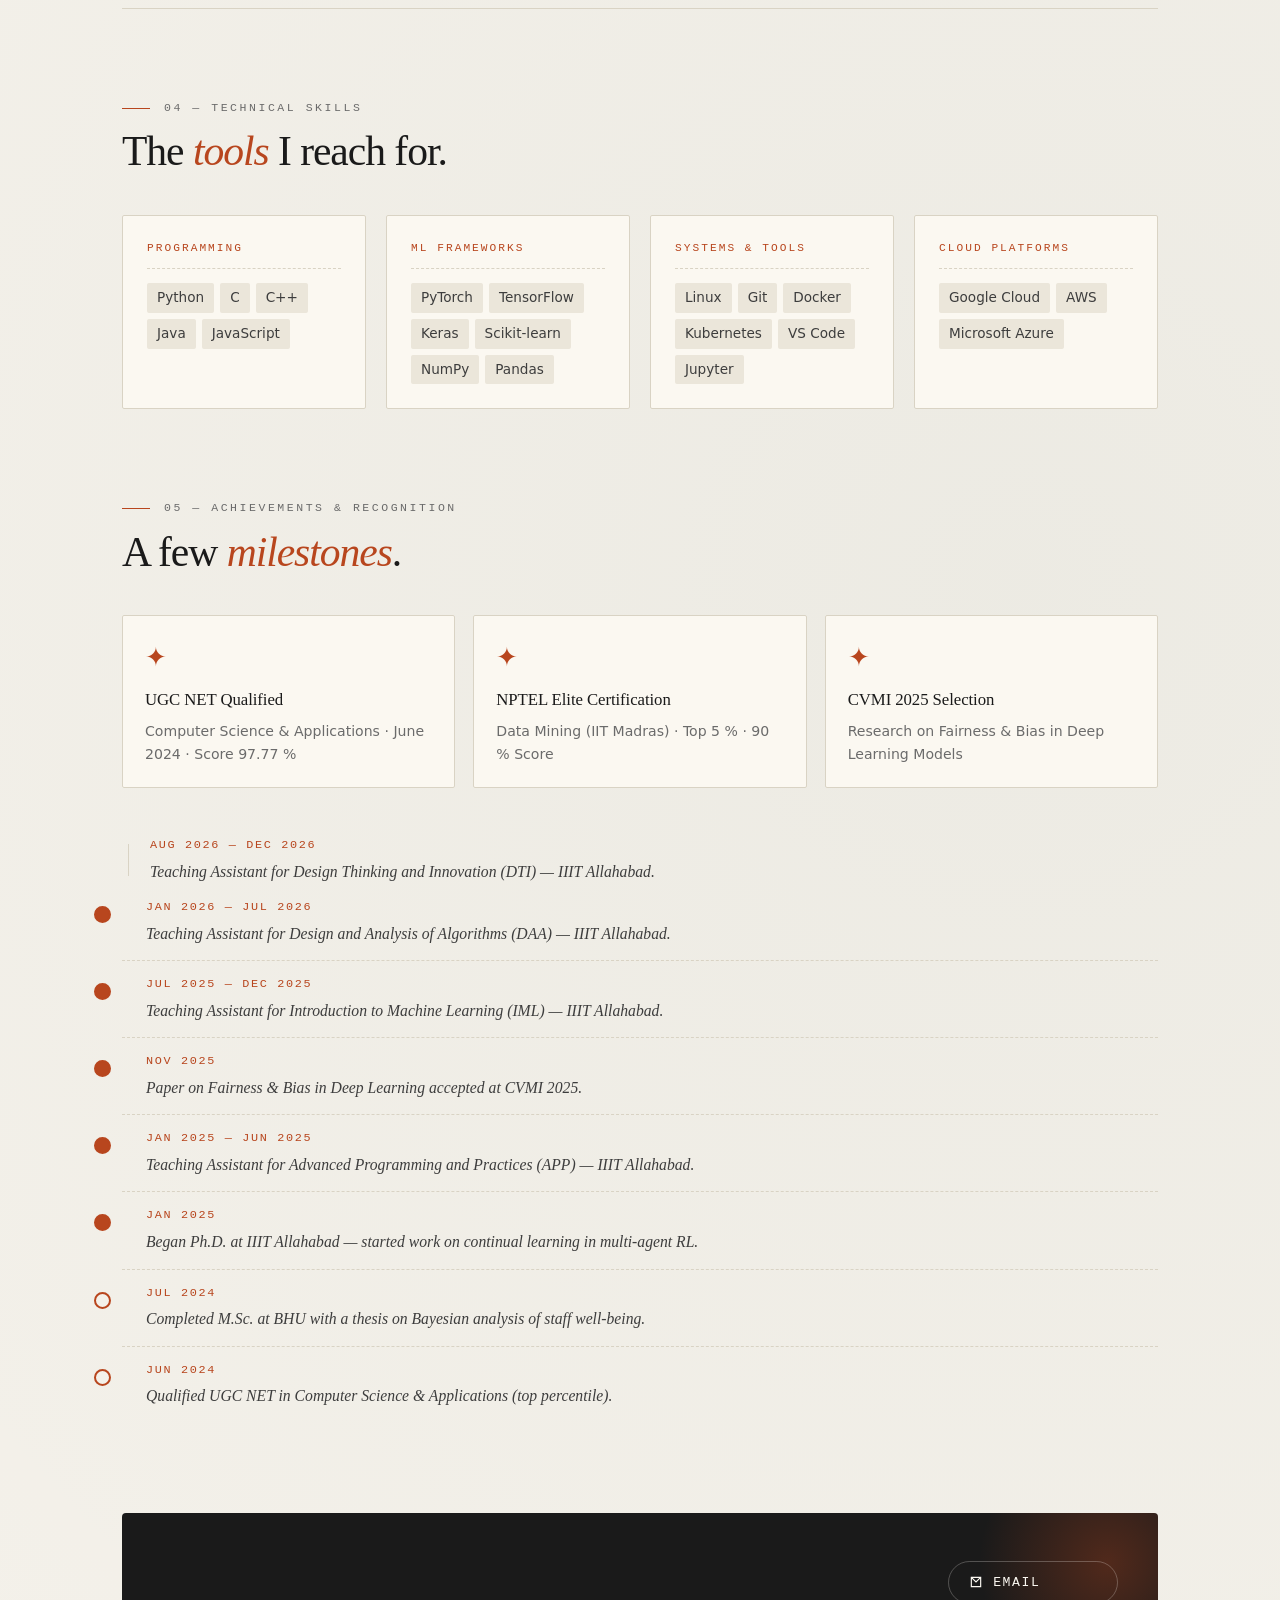
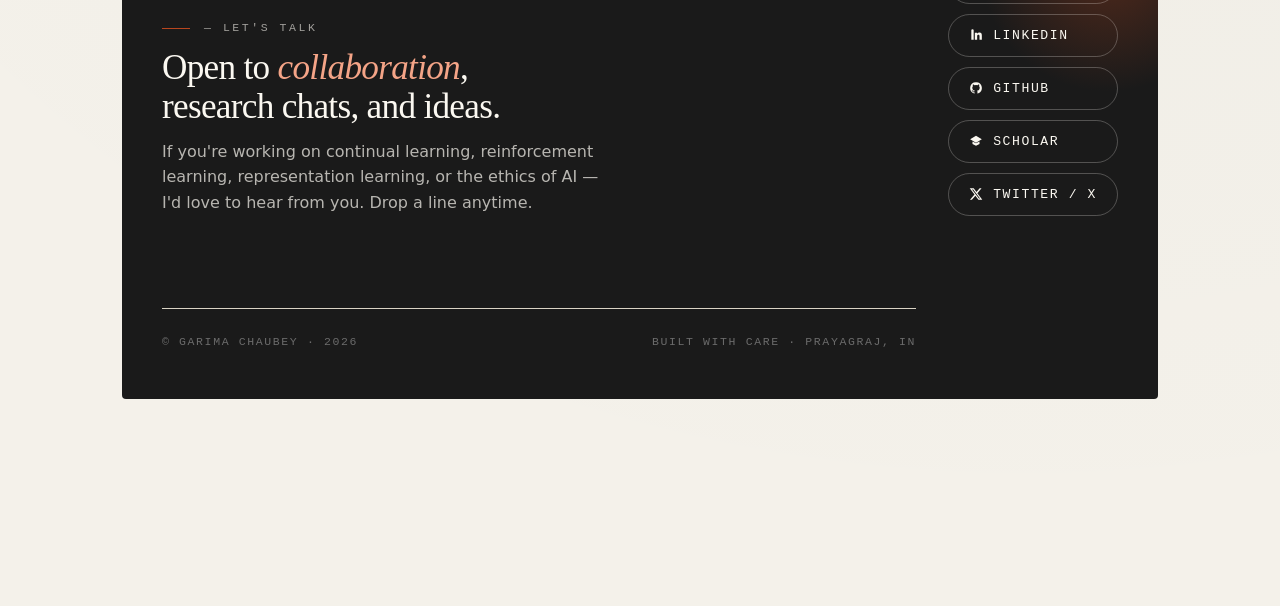
==== commit fa688f78: "Remove duplicate timeline item div" ====
--- a/index.html
+++ b/index.html
@@ -308,7 +308,6 @@
           <div class="timeline-desc">Teaching Assistant for Design Thinking and Innovation (DTI) — IIIT Allahabad.</div>
       </div>
       <div class="timeline-item milestone">
-        <div class="timeline-item milestone">
           <div class="timeline-date">Jan 2026 — Jul 2026</div>
           <div class="timeline-desc">Teaching Assistant for Design and Analysis of Algorithms (DAA) — IIIT Allahabad.</div>
         </div>
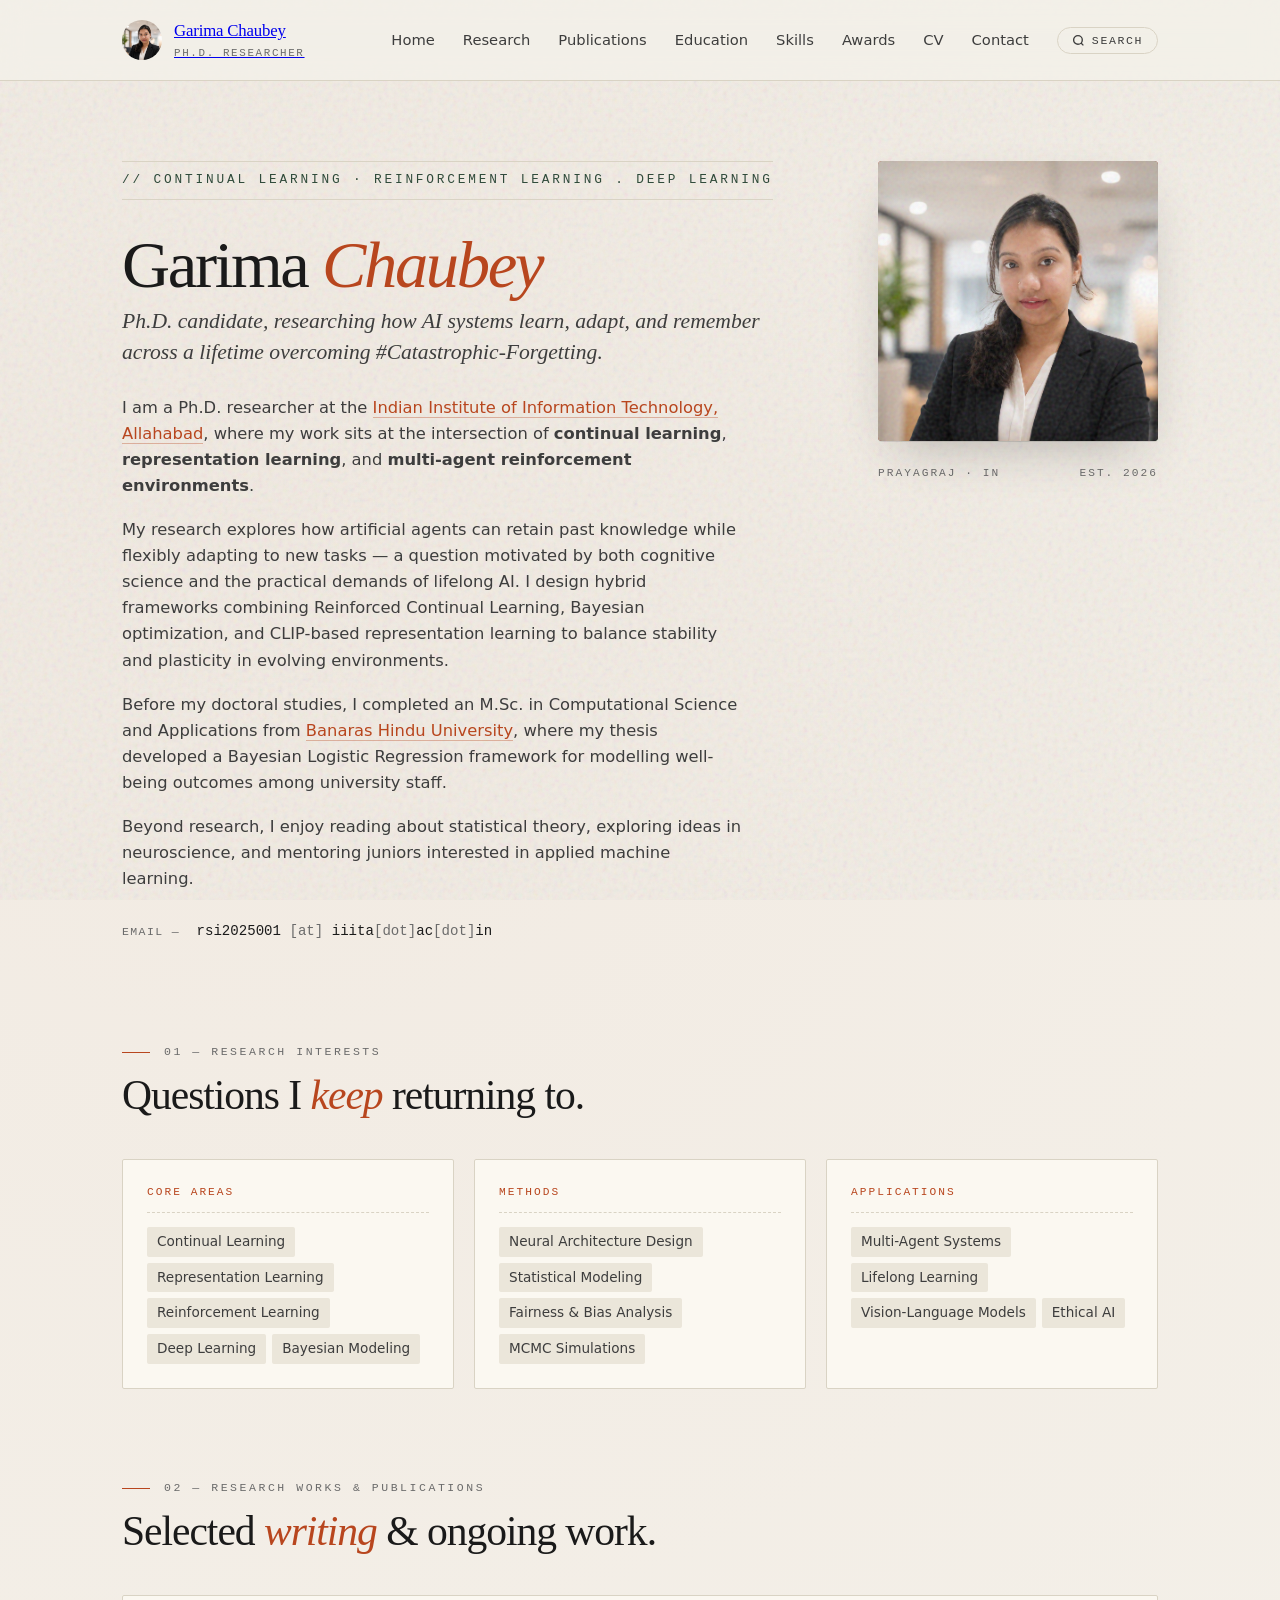
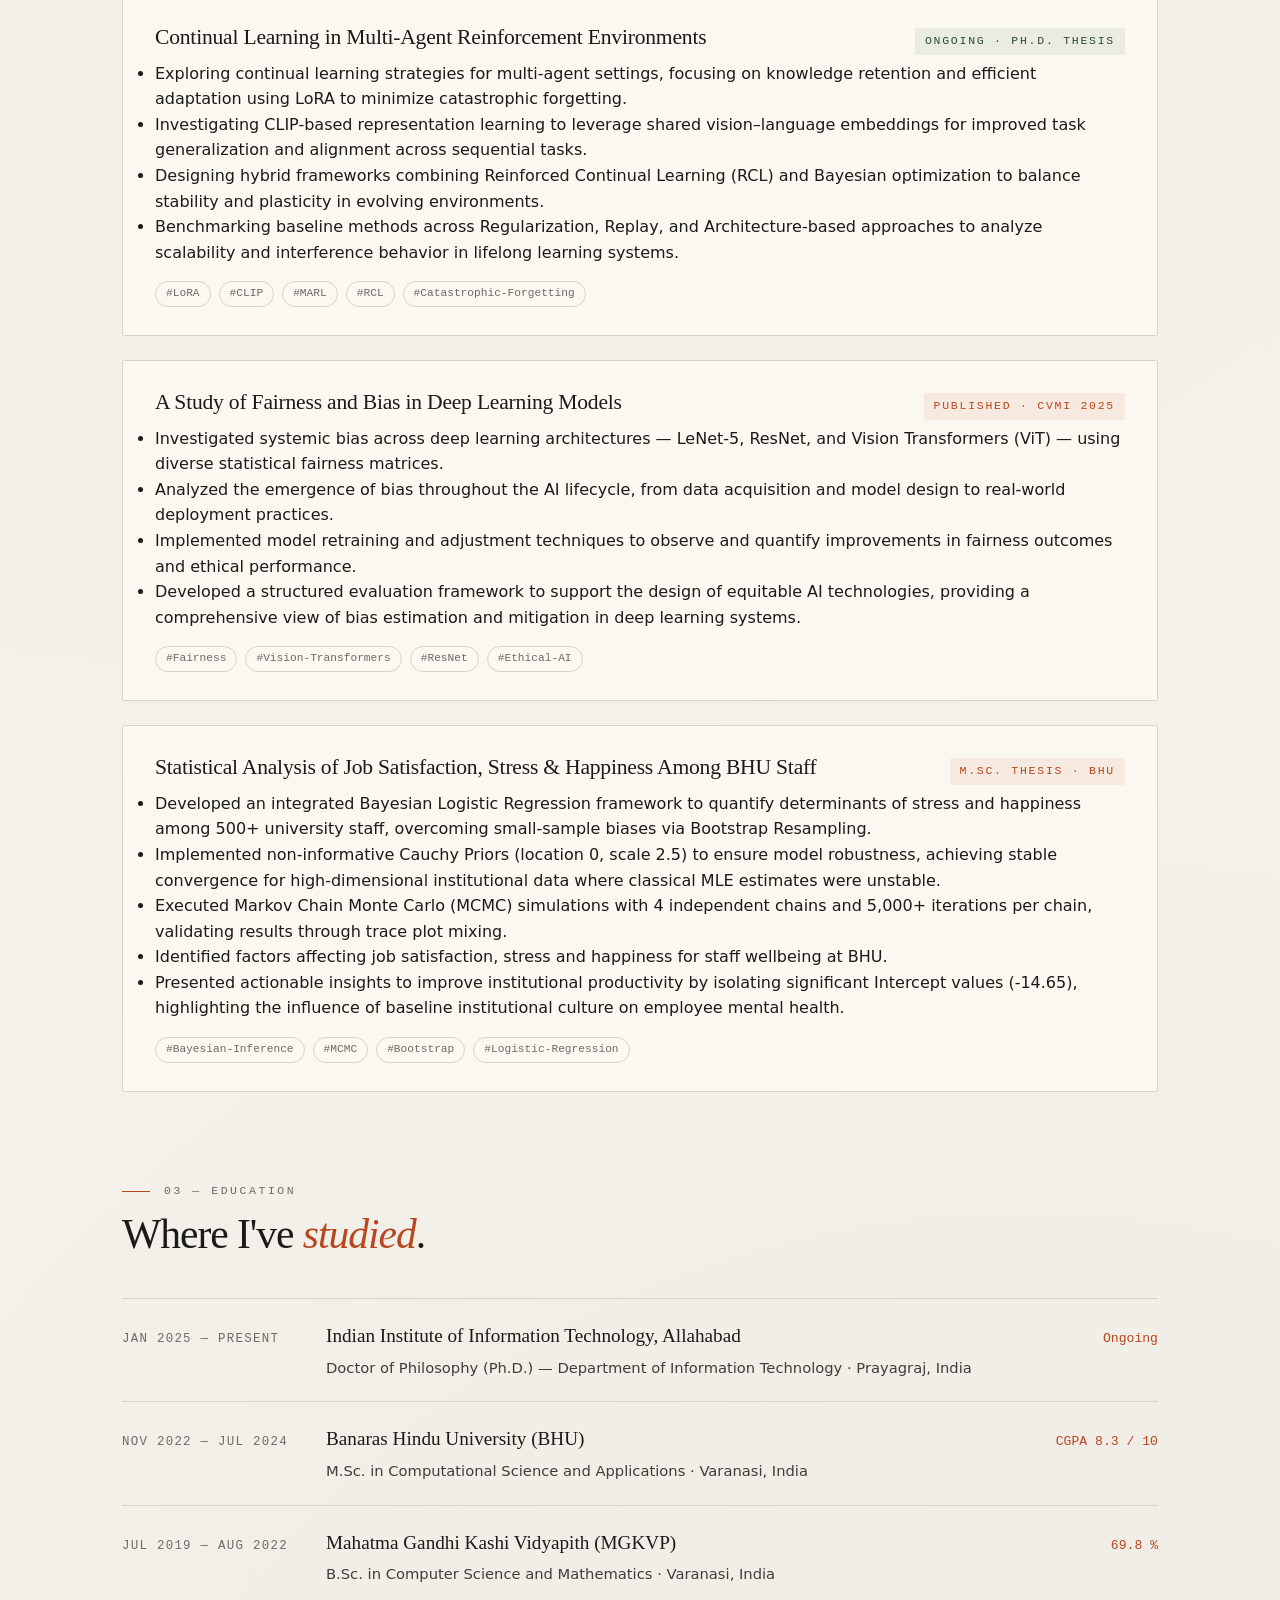
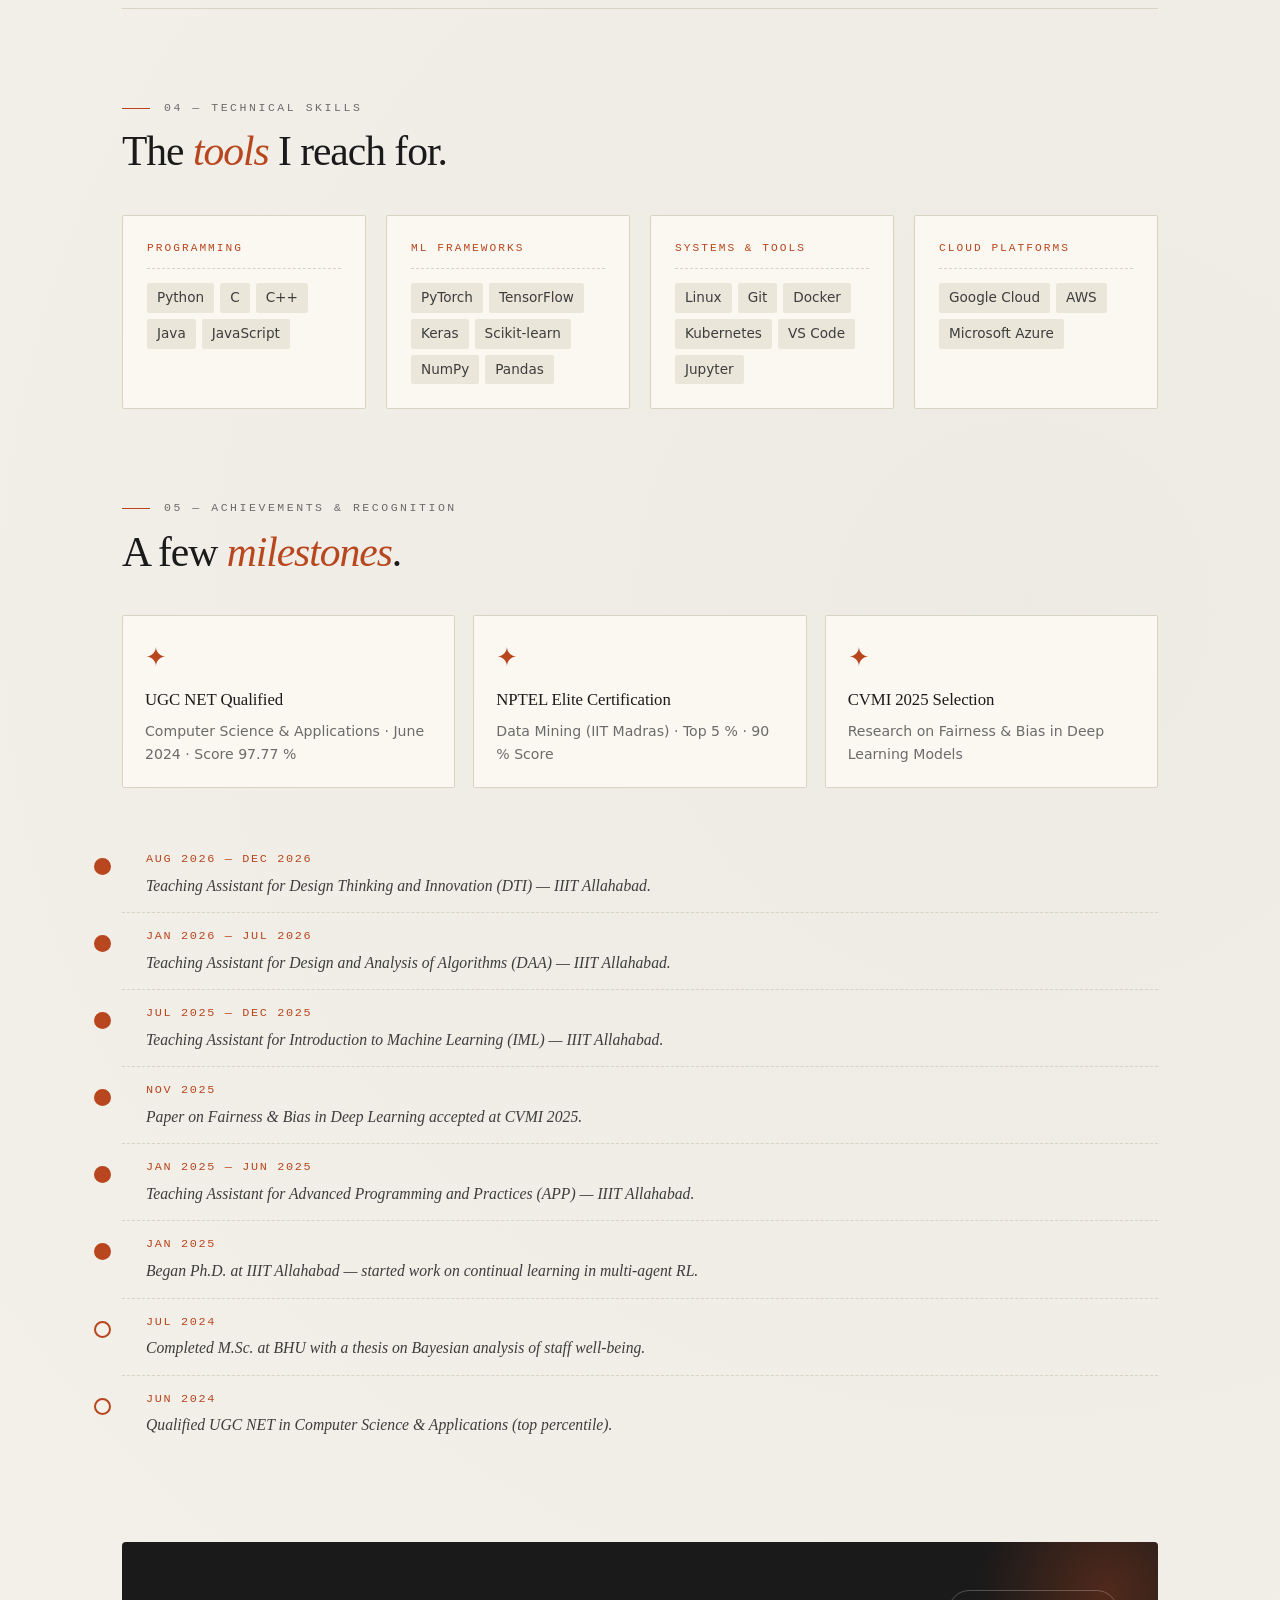
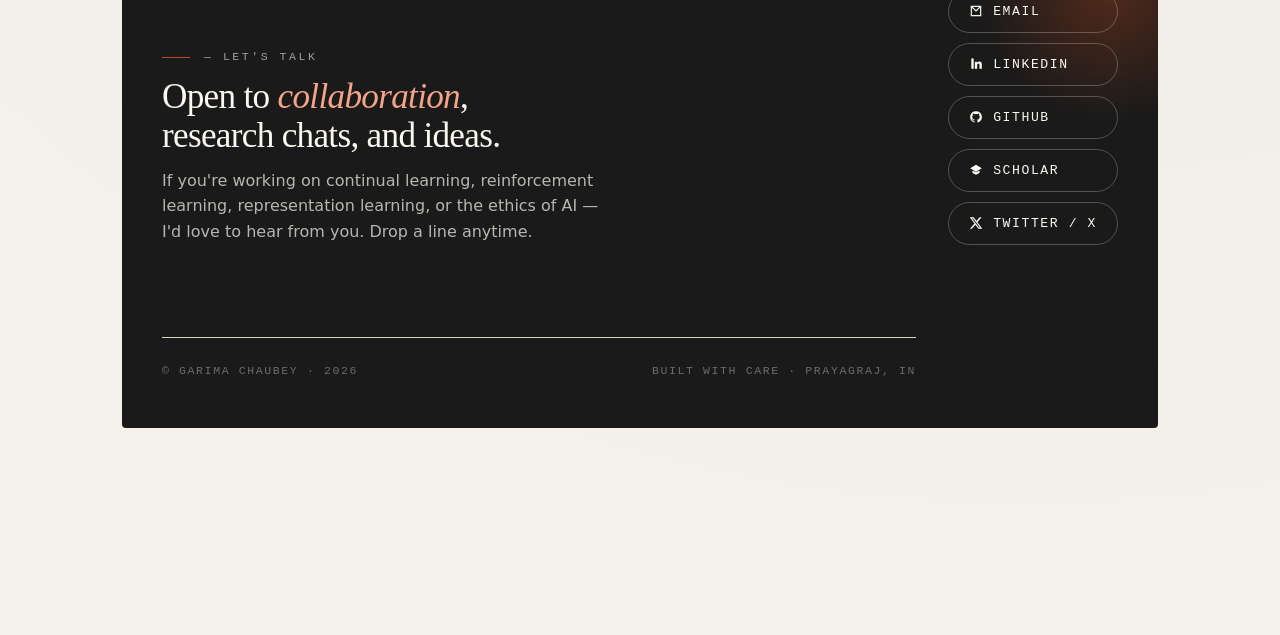
==== commit ae008a1d: "Fix timeline item formatting in index.html" ====
--- a/index.html
+++ b/index.html
@@ -303,7 +303,7 @@
         </div>
       </div>
 
-      <div class="timeline" style="margin-top:48px">
+      <div class="timeline-item milestone" style="margin-top:48px">
           <div class="timeline-date">Aug 2026 — Dec 2026</div>
           <div class="timeline-desc">Teaching Assistant for Design Thinking and Innovation (DTI) — IIIT Allahabad.</div>
       </div>
